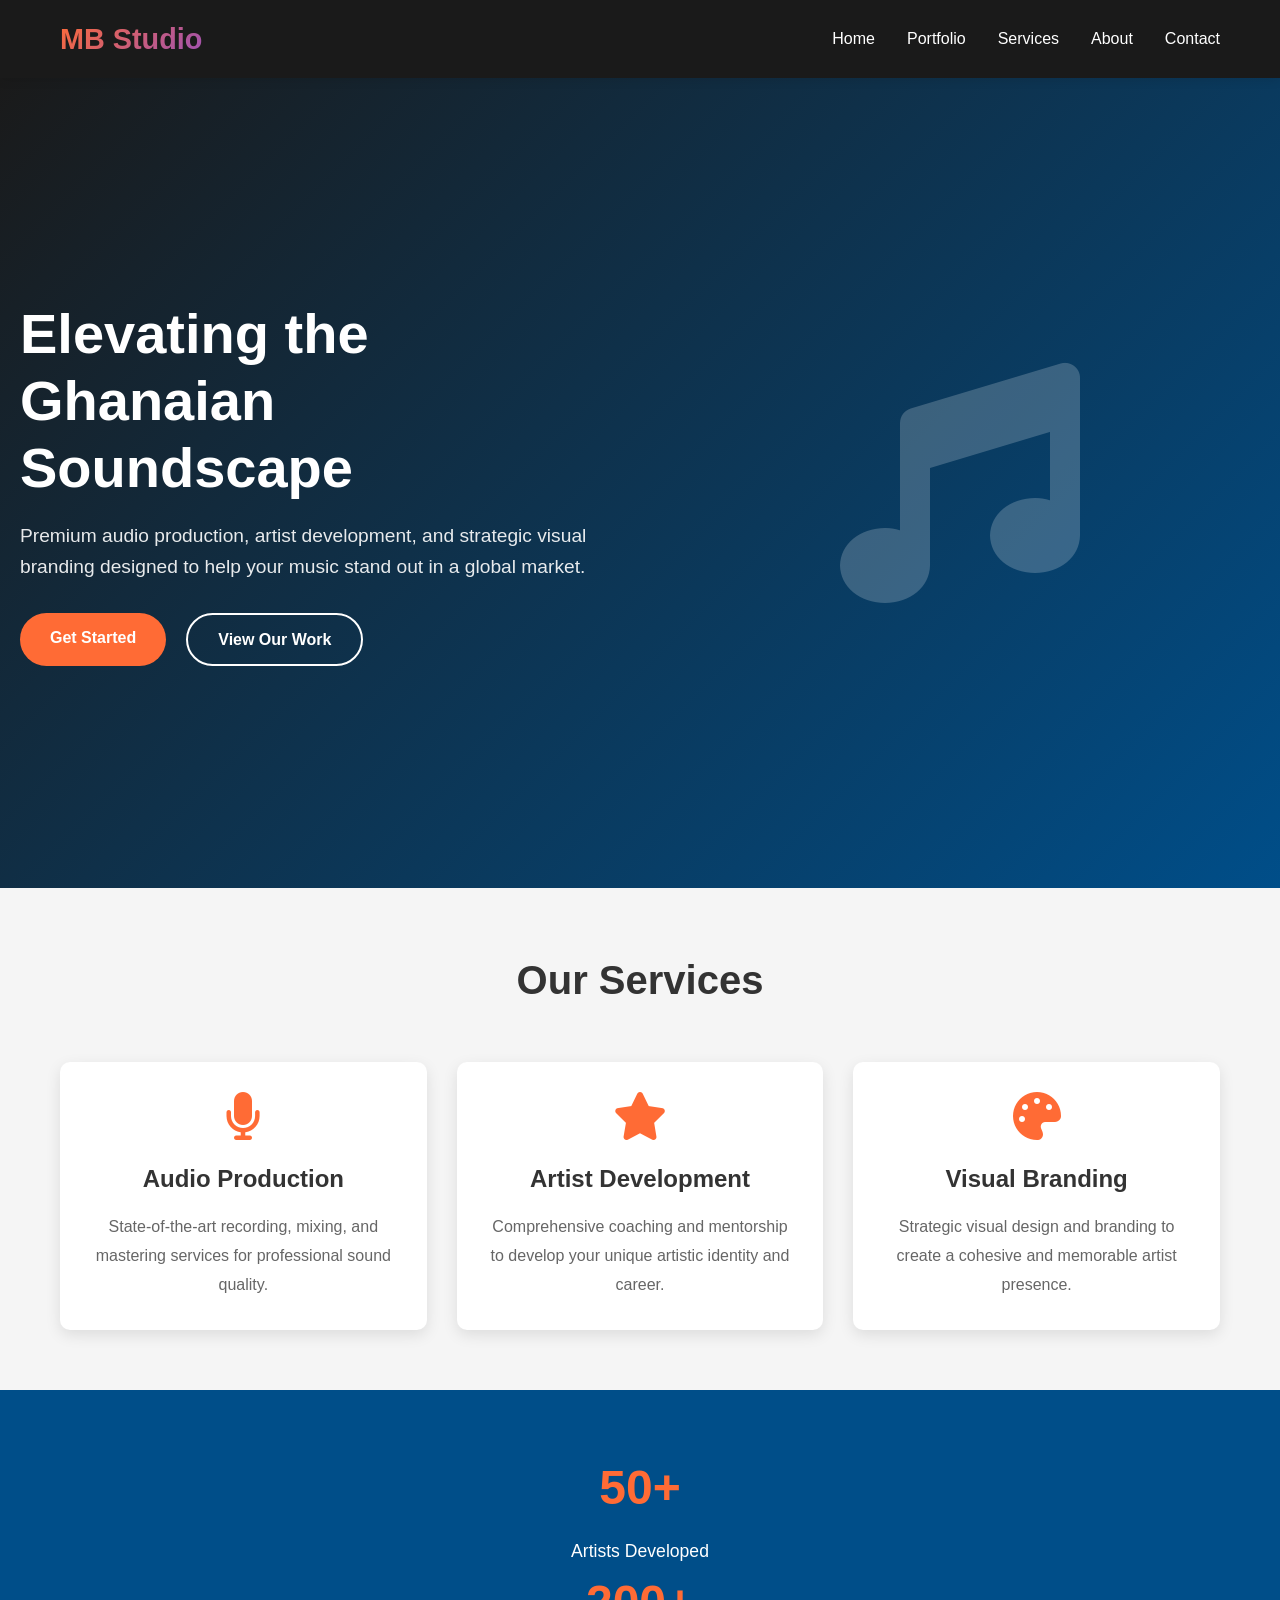
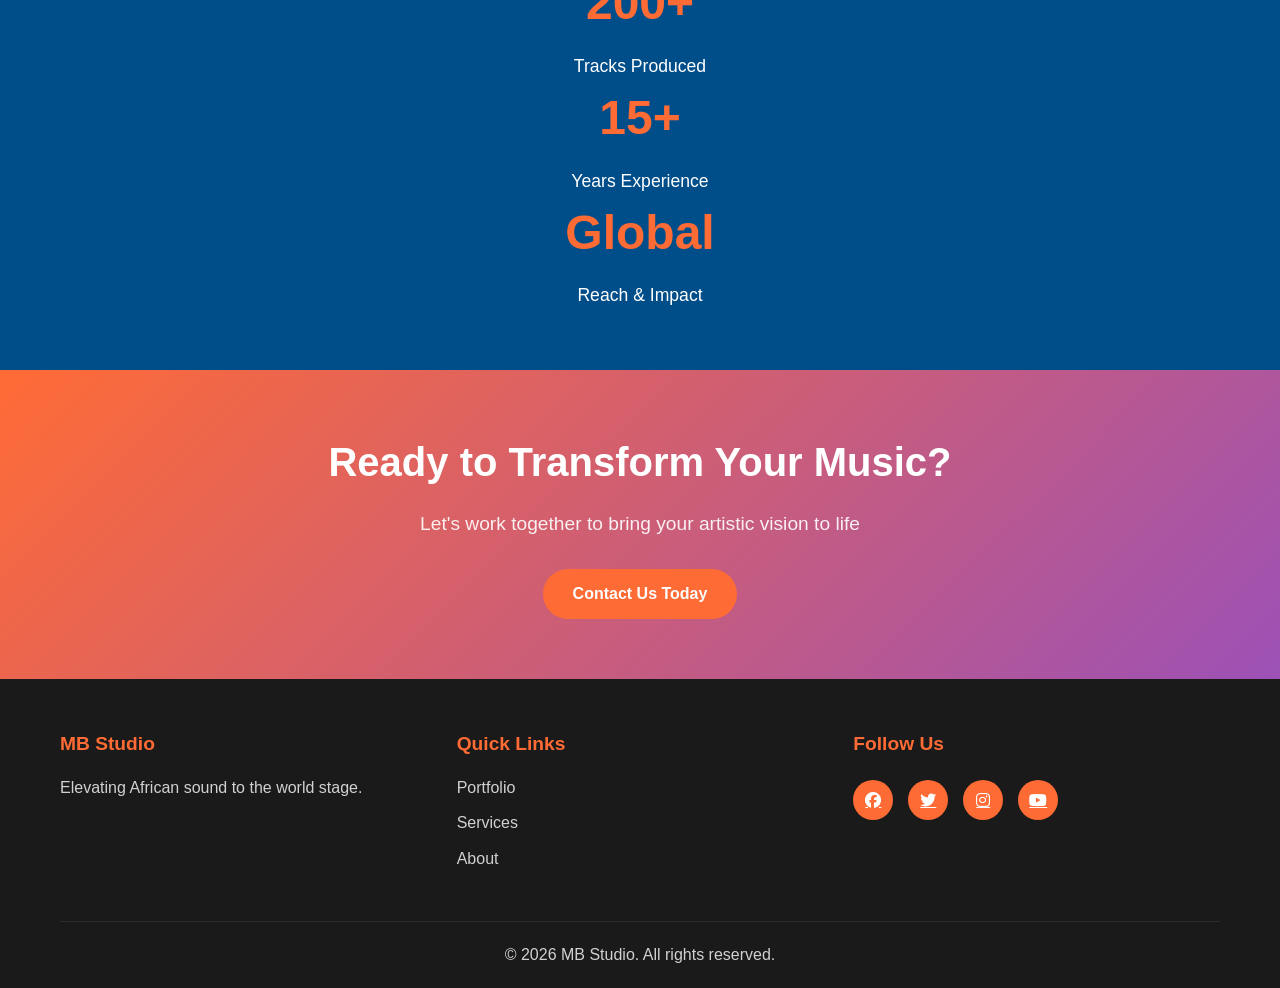
==== index.html @ 0f1e58d7 "Add complete MB Studio website with homepage, portfolio, and multi-page structure" ====
<!DOCTYPE html>
<html lang="en">
<head>
    <meta charset="UTF-8">
    <meta name="viewport" content="width=device-width, initial-scale=1.0">
    <title>MB Studio - Premium Audio Production & Artist Development</title>
    <link rel="stylesheet" href="styles/main.css">
    <link rel="stylesheet" href="https://cdnjs.cloudflare.com/ajax/libs/font-awesome/6.4.0/css/all.min.css">
</head>
<body>
    <!-- Navigation -->
    <nav class="navbar">
        <div class="container">
            <div class="nav-content">
                <div class="logo">
                    <h1>MB Studio</h1>
                </div>
                <ul class="nav-links">
                    <li><a href="#home">Home</a></li>
                    <li><a href="portfolio.html">Portfolio</a></li>
                    <li><a href="services.html">Services</a></li>
                    <li><a href="about.html">About</a></li>
                    <li><a href="contact.html">Contact</a></li>
                </ul>
                <div class="hamburger">
                    <span></span>
                    <span></span>
                    <span></span>
                </div>
            </div>
        </div>
    </nav>

    <!-- Hero Section -->
    <section id="home" class="hero">
        <div class="hero-content">
            <h1>Elevating the Ghanaian Soundscape</h1>
            <p>Premium audio production, artist development, and strategic visual branding designed to help your music stand out in a global market.</p>
            <div class="hero-buttons">
                <a href="contact.html" class="btn btn-primary">Get Started</a>
                <a href="portfolio.html" class="btn btn-secondary">View Our Work</a>
            </div>
        </div>
        <div class="hero-image">
            <i class="fas fa-music"></i>
        </div>
    </section>

    <!-- Featured Services -->
    <section class="services-preview">
        <div class="container">
            <h2>Our Services</h2>
            <div class="services-grid">
                <div class="service-card">
                    <i class="fas fa-microphone"></i>
                    <h3>Audio Production</h3>
                    <p>State-of-the-art recording, mixing, and mastering services for professional sound quality.</p>
                </div>
                <div class="service-card">
                    <i class="fas fa-star"></i>
                    <h3>Artist Development</h3>
                    <p>Comprehensive coaching and mentorship to develop your unique artistic identity and career.</p>
                </div>
                <div class="service-card">
                    <i class="fas fa-palette"></i>
                    <h3>Visual Branding</h3>
                    <p>Strategic visual design and branding to create a cohesive and memorable artist presence.</p>
                </div>
            </div>
        </div>
    </section>

    <!-- Statistics Section -->
    <section class="stats">
        <div class="container">
            <div class="stat-item">
                <h3>50+</h3>
                <p>Artists Developed</p>
            </div>
            <div class="stat-item">
                <h3>200+</h3>
                <p>Tracks Produced</p>
            </div>
            <div class="stat-item">
                <h3>15+</h3>
                <p>Years Experience</p>
            </div>
            <div class="stat-item">
                <h3>Global</h3>
                <p>Reach & Impact</p>
            </div>
        </div>
    </section>

    <!-- CTA Section -->
    <section class="cta">
        <div class="container">
            <h2>Ready to Transform Your Music?</h2>
            <p>Let's work together to bring your artistic vision to life</p>
            <a href="contact.html" class="btn btn-primary">Contact Us Today</a>
        </div>
    </section>

    <!-- Footer -->
    <footer class="footer">
        <div class="container">
            <div class="footer-content">
                <div class="footer-section">
                    <h4>MB Studio</h4>
                    <p>Elevating African sound to the world stage.</p>
                </div>
                <div class="footer-section">
                    <h4>Quick Links</h4>
                    <ul>
                        <li><a href="portfolio.html">Portfolio</a></li>
                        <li><a href="services.html">Services</a></li>
                        <li><a href="about.html">About</a></li>
                    </ul>
                </div>
                <div class="footer-section">
                    <h4>Follow Us</h4>
                    <div class="social-links">
                        <a href="#"><i class="fab fa-facebook"></i></a>
                        <a href="#"><i class="fab fa-twitter"></i></a>
                        <a href="#"><i class="fab fa-instagram"></i></a>
                        <a href="#"><i class="fab fa-youtube"></i></a>
                    </div>
                </div>
            </div>
            <div class="footer-bottom">
                <p>&copy; 2026 MB Studio. All rights reserved.</p>
            </div>
        </div>
    </footer>

    <script src="js/main.js"></script>
</body>
</html>
---- styles/main.css ----
:root {
    --primary-color: #FF6B35;
    --secondary-color: #004E89;
    --accent-color: #9C51B6;
    --dark-bg: #1A1A1A;
    --light-bg: #F5F5F5;
    --text-dark: #333333;
    --text-light: #FFFFFF;
    --border-color: #E0E0E0;
    --success: #4CAF50;
    --error: #F44336;
}

* {
    margin: 0;
    padding: 0;
    box-sizing: border-box;
}

html {
    scroll-behavior: smooth;
}

body {
    font-family: 'Segoe UI', Tahoma, Geneva, Verdana, sans-serif;
    color: var(--text-dark);
    line-height: 1.6;
    background-color: #FFFFFF;
}

.container {
    max-width: 1200px;
    margin: 0 auto;
    padding: 0 20px;
}

/* Navigation */
.navbar {
    background-color: var(--dark-bg);
    color: var(--text-light);
    padding: 1rem 0;
    position: sticky;
    top: 0;
    z-index: 1000;
    box-shadow: 0 2px 10px rgba(0, 0, 0, 0.1);
}

.nav-content {
    display: flex;
    justify-content: space-between;
    align-items: center;
}

.logo h1 {
    font-size: 1.8rem;
    background: linear-gradient(135deg, var(--primary-color), var(--accent-color));
    -webkit-background-clip: text;
    -webkit-text-fill-color: transparent;
    background-clip: text;
}

.nav-links {
    display: flex;
    list-style: none;
    gap: 2rem;
}

.nav-links a {
    color: var(--text-light);
    text-decoration: none;
    transition: color 0.3s ease;
    font-weight: 500;
}

.nav-links a:hover {
    color: var(--primary-color);
}

.hamburger {
    display: none;
    flex-direction: column;
    cursor: pointer;
}

.hamburger span {
    width: 25px;
    height: 3px;
    background-color: var(--text-light);
    margin: 5px 0;
    transition: 0.3s;
}

/* Hero Section */
.hero {
    background: linear-gradient(135deg, var(--dark-bg), var(--secondary-color));
    color: var(--text-light);
    padding: 100px 20px;
    display: grid;
    grid-template-columns: 1fr 1fr;
    gap: 40px;
    align-items: center;
    min-height: 90vh;
}

.hero-content h1 {
    font-size: 3.5rem;
    margin-bottom: 20px;
    line-height: 1.2;
}

.hero-content p {
    font-size: 1.2rem;
    margin-bottom: 30px;
    opacity: 0.9;
}

.hero-buttons {
    display: flex;
    gap: 20px;
    flex-wrap: wrap;
}

.hero-image {
    display: flex;
    justify-content: center;
    align-items: center;
    font-size: 15rem;
    opacity: 0.2;
}

/* Buttons */
.btn {
    padding: 12px 30px;
    border: none;
    border-radius: 50px;
    font-size: 1rem;
    font-weight: 600;
    cursor: pointer;
    text-decoration: none;
    display: inline-block;
    transition: all 0.3s ease;
    text-align: center;
}

.btn-primary {
    background-color: var(--primary-color);
    color: var(--text-light);
}

.btn-primary:hover {
    background-color: #E55A24;
    transform: translateY(-2px);
    box-shadow: 0 5px 20px rgba(255, 107, 53, 0.4);
}

.btn-secondary {
    background-color: transparent;
    color: var(--text-light);
    border: 2px solid var(--text-light);
}

.btn-secondary:hover {
    background-color: var(--text-light);
    color: var(--secondary-color);
}

/* Services Preview */
.services-preview {
    padding: 60px 20px;
    background-color: var(--light-bg);
}

.services-preview h2 {
    text-align: center;
    font-size: 2.5rem;
    margin-bottom: 50px;
}

.services-grid {
    display: grid;
    grid-template-columns: repeat(auto-fit, minmax(300px, 1fr));
    gap: 30px;
}

.service-card {
    background-color: white;
    padding: 30px;
    border-radius: 10px;
    text-align: center;
    transition: all 0.3s ease;
    box-shadow: 0 5px 15px rgba(0, 0, 0, 0.1);
}

.service-card:hover {
    transform: translateY(-10px);
    box-shadow: 0 15px 30px rgba(0, 0, 0, 0.2);
}

.service-card i {
    font-size: 3rem;
    color: var(--primary-color);
    margin-bottom: 20px;
}

.service-card h3 {
    font-size: 1.5rem;
    margin-bottom: 15px;
}

.service-card p {
    color: #666;
    line-height: 1.8;
}

/* Statistics */
.stats {
    background-color: var(--secondary-color);
    color: var(--text-light);
    padding: 60px 20px;
    display: grid;
    grid-template-columns: repeat(auto-fit, minmax(250px, 1fr));
    gap: 40px;
    text-align: center;
}

.stat-item h3 {
    font-size: 3rem;
    color: var(--primary-color);
    margin-bottom: 10px;
}

.stat-item p {
    font-size: 1.1rem;
}

/* CTA Section */
.cta {
    background: linear-gradient(135deg, var(--primary-color), var(--accent-color));
    color: var(--text-light);
    padding: 60px 20px;
    text-align: center;
}

.cta h2 {
    font-size: 2.5rem;
    margin-bottom: 15px;
}

.cta p {
    font-size: 1.2rem;
    margin-bottom: 30px;
    opacity: 0.9;
}

/* Page Header */
.page-header {
    background: linear-gradient(135deg, var(--secondary-color), var(--dark-bg));
    color: var(--text-light);
    padding: 80px 20px;
    text-align: center;
}

.page-header h1 {
    font-size: 3rem;
    margin-bottom: 20px;
}

.page-header p {
    font-size: 1.2rem;
    opacity: 0.9;
}

/* Portfolio */
.portfolio-filters {
    padding: 40px 20px;
    text-align: center;
    display: flex;
    justify-content: center;
    gap: 15px;
    flex-wrap: wrap;
}

.filter-btn {
    padding: 10px 25px;
    border: 2px solid var(--secondary-color);
    background-color: transparent;
    color: var(--secondary-color);
    border-radius: 25px;
    cursor: pointer;
    font-weight: 600;
    transition: all 0.3s ease;
}

.filter-btn:hover,
.filter-btn.active {
    background-color: var(--secondary-color);
    color: var(--text-light);
}

.portfolio-gallery {
    padding: 40px 20px;
}

.gallery-grid {
    display: grid;
    grid-template-columns: repeat(auto-fill, minmax(280px, 1fr));
    gap: 25px;
}

.portfolio-item {
    background-color: var(--light-bg);
    border-radius: 10px;
    overflow: hidden;
    cursor: pointer;
    transition: all 0.3s ease;
    box-shadow: 0 5px 15px rgba(0, 0, 0, 0.1);
}

.portfolio-item:hover {
    transform: translateY(-10px);
    box-shadow: 0 15px 30px rgba(0, 0, 0, 0.2);
}

.portfolio-item.hidden {
    display: none;
}

.portfolio-image {
    width: 100%;
    height: 250px;
    background: linear-gradient(135deg, var(--primary-color), var(--accent-color));
    display: flex;
    align-items: center;
    justify-content: center;
    font-size: 4rem;
    color: var(--text-light);
}

.portfolio-info {
    padding: 25px;
}

.portfolio-info h3 {
    margin-bottom: 10px;
    font-size: 1.3rem;
}

.portfolio-info p {
    color: #666;
    margin-bottom: 15px;
}

.category-tag {
    display: inline-block;
    background-color: var(--primary-color);
    color: white;
    padding: 5px 12px;
    border-radius: 20px;
    font-size: 0.85rem;
    font-weight: 600;
}

/* Services Detail */
.services-detail {
    padding: 60px 20px;
}

.service-detail-item {
    display: grid;
    grid-template-columns: 1fr 1fr;
    gap: 50px;
    align-items: center;
    margin-bottom: 80px;
}

.service-detail-item.reverse {
    direction: rtl;
}

.service-detail-item.reverse > * {
    direction: ltr;
}

.service-detail-image {
    font-size: 8rem;
    color: var(--primary-color);
    display: flex;
    align-items: center;
    justify-content: center;
    min-height: 400px;
}

.service-detail-content h2 {
    font-size: 2rem;
    margin-bottom: 20px;
    color: var(--secondary-color);
}

.service-detail-content p {
    font-size: 1.1rem;
    margin-bottom: 25px;
    color: #666;
    line-height: 1.8;
}

.service-features {
    list-style: none;
}

.service-features li {
    padding: 10px 0;
    font-size: 1.05rem;
    display: flex;
    align-items: center;
    gap: 15px;
}

.service-features i {
    color: var(--primary-color);
    font-size: 1.2rem;
}

/* Pricing */
.pricing {
    padding: 60px 20px;
    background-color: var(--light-bg);
}

.pricing h2 {
    text-align: center;
    font-size: 2.5rem;
    margin-bottom: 50px;
}

.pricing-grid {
    display: grid;
    grid-template-columns: repeat(auto-fit, minmax(300px, 1fr));
    gap: 30px;
    max-width: 1000px;
    margin: 0 auto;
}

.pricing-card {
    background-color: white;
    padding: 40px;
    border-radius: 10px;
    text-align: center;
    box-shadow: 0 5px 15px rgba(0, 0, 0, 0.1);
    transition: all 0.3s ease;
    position: relative;
}

.pricing-card.featured {
    transform: scale(1.05);
    box-shadow: 0 15px 40px rgba(255, 107, 53, 0.3);
    border: 2px solid var(--primary-color);
}

.pricing-card.featured .badge {
    position: absolute;
    top: -15px;
    left: 50%;
    transform: translateX(-50%);
    background-color: var(--primary-color);
    color: white;
    padding: 8px 20px;
    border-radius: 20px;
    font-weight: 600;
}

.pricing-card h3 {
    font-size: 1.8rem;
    margin-bottom: 15px;
    color: var(--secondary-color);
}

.pricing-card .price {
    font-size: 2.5rem;
    color: var(--primary-color);
    font-weight: bold;
    margin: 15px 0;
}

.pricing-card .period {
    color: #666;
    margin-bottom: 30px;
}

.pricing-features {
    list-style: none;
    margin: 30px 0;
    text-align: left;
}

.pricing-features li {
    padding: 12px 0;
    border-bottom: 1px solid var(--border-color);
    display: flex;
    align-items: center;
    gap: 12px;
}

.pricing-features i {
    color: var(--success);
    font-weight: bold;
}

.pricing-features i.fa-times {
    color: #ccc;
}

.pricing-card .btn {
    width: 100%;
    margin-top: 20px;
}

/* Our Story */
.our-story {
    padding: 60px 20px;
    background-color: var(--light-bg);
}

.story-content {
    display: grid;
    grid-template-columns: 1fr 1fr;
    gap: 50px;
    align-items: center;
}

.story-text h2 {
    font-size: 2.5rem;
    margin-bottom: 25px;
    color: var(--secondary-color);
}

.story-text p {
    font-size: 1.1rem;
    margin-bottom: 20px;
    line-height: 1.9;
    color: #666;
}

.story-image {
    font-size: 10rem;
    color: var(--primary-color);
    opacity: 0.1;
    display: flex;
    align-items: center;
    justify-content: center;
}

/* Mission & Values */
.mission-values {
    display: grid;
    grid-template-columns: repeat(auto-fit, minmax(300px, 1fr));
    gap: 40px;
    padding: 60px 20px;
}

.mission-item {
    text-align: center;
}

.mission-item i {
    font-size: 3.5rem;
    color: var(--primary-color);
    margin-bottom: 20px;
}

.mission-item h3 {
    font-size: 1.5rem;
    margin-bottom: 15px;
    color: var(--secondary-color);
}

.mission-item p {
    color: #666;
    line-height: 1.8;
}

/* Team */
.team {
    padding: 60px 20px;
    background-color: var(--light-bg);
}

.team h2 {
    text-align: center;
    font-size: 2.5rem;
    margin-bottom: 50px;
}

.team-grid {
    display: grid;
    grid-template-columns: repeat(auto-fit, minmax(250px, 1fr));
    gap: 30px;
}

.team-member {
    background-color: white;
    padding: 30px;
    border-radius: 10px;
    text-align: center;
    box-shadow: 0 5px 15px rgba(0, 0, 0, 0.1);
    transition: all 0.3s ease;
}

.team-member:hover {
    transform: translateY(-10px);
}

.member-image {
    font-size: 5rem;
    color: var(--primary-color);
    margin-bottom: 20px;
}

.team-member h3 {
    font-size: 1.3rem;
    margin-bottom: 5px;
}

.team-member .role {
    color: var(--primary-color);
    font-weight: 600;
    margin-bottom: 15px;
}

.team-member .bio {
    color: #666;
    font-size: 0.95rem;
    line-height: 1.6;
}

/* Achievements */
.achievements {
    padding: 60px 20px;
}

.achievements h2 {
    text-align: center;
    font-size: 2.5rem;
    margin-bottom: 50px;
}

.achievements-grid {
    display: grid;
    grid-template-columns: repeat(auto-fit, minmax(250px, 1fr));
    gap: 30px;
}

.achievement {
    text-align: center;
    padding: 30px;
    border-radius: 10px;
    background: linear-gradient(135deg, rgba(255, 107, 53, 0.1), rgba(156, 81, 182, 0.1));
}

.achievement i {
    font-size: 3rem;
    color: var(--primary-color);
    margin-bottom: 15px;
}

.achievement h3 {
    font-size: 1.3rem;
    margin-bottom: 10px;
}

.achievement p {
    color: #666;
}

/* Contact Section */
.contact-section {
    padding: 60px 20px;
}

.contact-content {
    display: grid;
    grid-template-columns: 1fr 1fr;
    gap: 50px;
}

.contact-info h2,
.contact-form h2 {
    font-size: 1.8rem;
    margin-bottom: 30px;
    color: var(--secondary-color);
}

.info-item {
    display: flex;
    gap: 20px;
    margin-bottom: 30px;
}

.info-item i {
    font-size: 2rem;
    color: var(--primary-color);
    min-width: 40px;
}

.info-item h4 {
    font-size: 1.2rem;
    margin-bottom: 8px;
}

.info-item p {
    color: #666;
    line-height: 1.6;
}

/* Contact Form */
.contact-form {
    background-color: var(--light-bg);
    padding: 40px;
    border-radius: 10px;
}

.form-group {
    margin-bottom: 25px;
}

.form-group label {
    display: block;
    margin-bottom: 10px;
    font-weight: 600;
    color: var(--text-dark);
}

.form-group input,
.form-group textarea,
.form-group select {
    width: 100%;
    padding: 12px;
    border: 1px solid var(--border-color);
    border-radius: 5px;
    font-size: 1rem;
    font-family: inherit;
    transition: border-color 0.3s ease;
}

.form-group input:focus,
.form-group textarea:focus,
.form-group select:focus {
    outline: none;
    border-color: var(--primary-color);
}

.form-group textarea {
    resize: vertical;
}

.form-message {
    margin-top: 20px;
    padding: 15px;
    border-radius: 5px;
    display: none;
}

.form-message.success {
    background-color: #D4EDDA;
    color: #155724;
    display: block;
}

.form-message.error {
    background-color: #F8D7DA;
    color: #721C24;
    display: block;
}

/* Map Section */
.map-section {
    width: 100%;
    height: 400px;
    background: linear-gradient(135deg, var(--light-bg), #E8E8E8);
    display: flex;
    align-items: center;
    justify-content: center;
    color: #999;
    font-size: 1.2rem;
}

.map-container {
    text-align: center;
}

.map-container i {
    font-size: 4rem;
    margin-bottom: 20px;
}

/* FAQ */
.faq {
    padding: 60px 20px;
    background-color: var(--light-bg);
}

.faq h2 {
    text-align: center;
    font-size: 2.5rem;
    margin-bottom: 50px;
}

.faq-grid {
    display: grid;
    grid-template-columns: repeat(auto-fit, minmax(300px, 1fr));
    gap: 30px;
}

.faq-item {
    background-color: white;
    padding: 25px;
    border-radius: 10px;
    box-shadow: 0 5px 15px rgba(0, 0, 0, 0.1);
}

.faq-item h3 {
    color: var(--secondary-color);
    margin-bottom: 15px;
}

.faq-item p {
    color: #666;
    line-height: 1.7;
}

/* Footer */
.footer {
    background-color: var(--dark-bg);
    color: var(--text-light);
    padding: 50px 20px 20px;
}

.footer-content {
    display: grid;
    grid-template-columns: repeat(auto-fit, minmax(250px, 1fr));
    gap: 30px;
    margin-bottom: 40px;
}

.footer-section h4 {
    font-size: 1.2rem;
    margin-bottom: 15px;
    color: var(--primary-color);
}

.footer-section p {
    opacity: 0.8;
    line-height: 1.6;
}

.footer-section ul {
    list-style: none;
}

.footer-section ul li {
    margin-bottom: 10px;
}

.footer-section ul li a {
    color: var(--text-light);
    text-decoration: none;
    transition: color 0.3s ease;
    opacity: 0.8;
}

.footer-section ul li a:hover {
    color: var(--primary-color);
    opacity: 1;
}

.social-links {
    display: flex;
    gap: 15px;
    margin-top: 20px;
}

.social-links a {
    display: inline-flex;
    align-items: center;
    justify-content: center;
    width: 40px;
    height: 40px;
    background-color: var(--primary-color);
    color: white;
    border-radius: 50%;
    transition: all 0.3s ease;
}

.social-links a:hover {
    background-color: var(--accent-color);
    transform: translateY(-5px);
}

.footer-bottom {
    border-top: 1px solid rgba(255, 255, 255, 0.1);
    padding-top: 20px;
    text-align: center;
    opacity: 0.8;
}

/* Responsive Design */
@media (max-width: 768px) {
    .hamburger {
        display: flex;
    }

    .nav-links {
        display: none;
    }

    .hero {
        grid-template-columns: 1fr;
        padding: 60px 20px;
        min-height: auto;
    }

    .hero-content h1 {
        font-size: 2.2rem;
    }

    .hero-image {
        font-size: 8rem;
    }

    .service-detail-item {
        grid-template-columns: 1fr;
        gap: 30px;
    }

    .service-detail-image {
        min-height: 250px;
        font-size: 5rem;
    }

    .story-content {
        grid-template-columns: 1fr;
    }

    .contact-content {
        grid-template-columns: 1fr;
        gap: 30px;
    }

    .page-header h1 {
        font-size: 2rem;
    }

    .gallery-grid {
        grid-template-columns: 1fr;
    }

    .pricing-card.featured {
        transform: scale(1);
    }
}

@media (max-width: 480px) {
    .hero-content h1 {
        font-size: 1.8rem;
    }

    .services-grid {
        grid-template-columns: 1fr;
    }

    .cta h2 {
        font-size: 1.8rem;
    }

    .nav-links {
        flex-direction: column;
        gap: 1rem;
    }
}
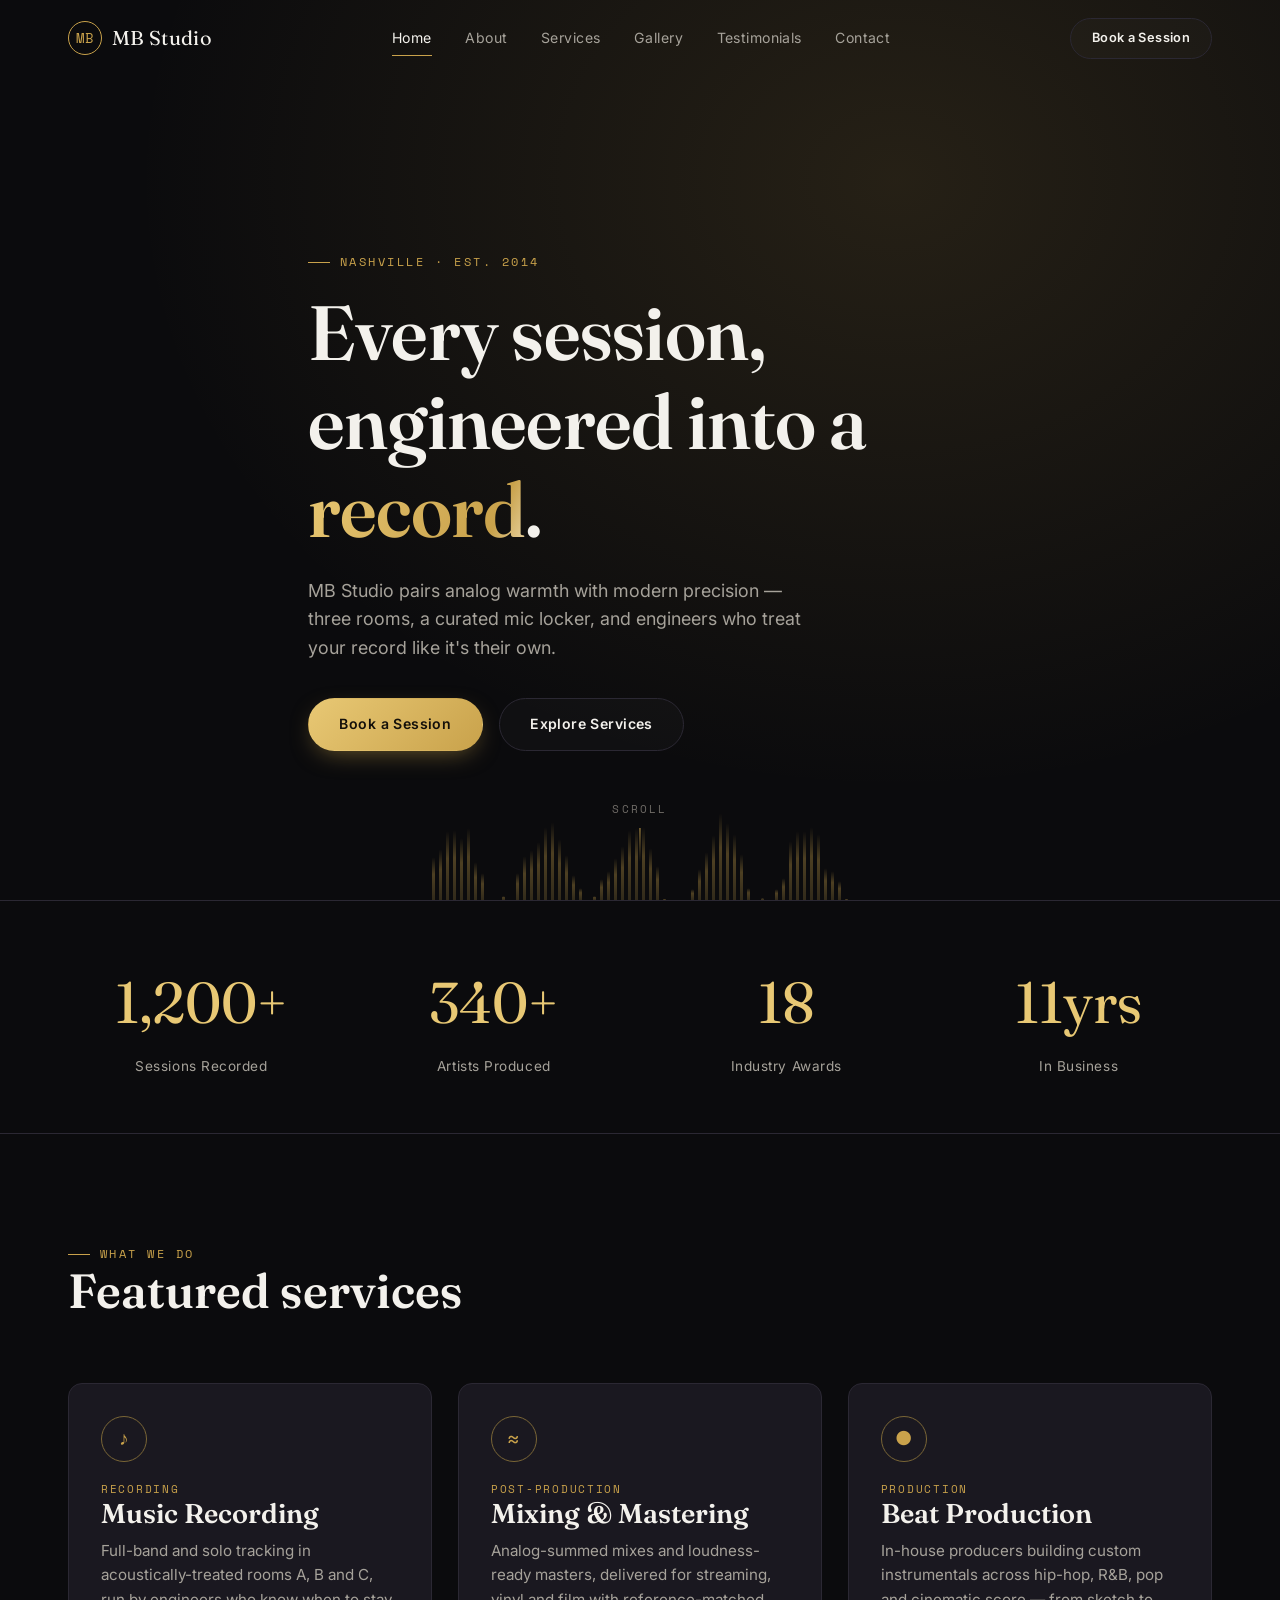
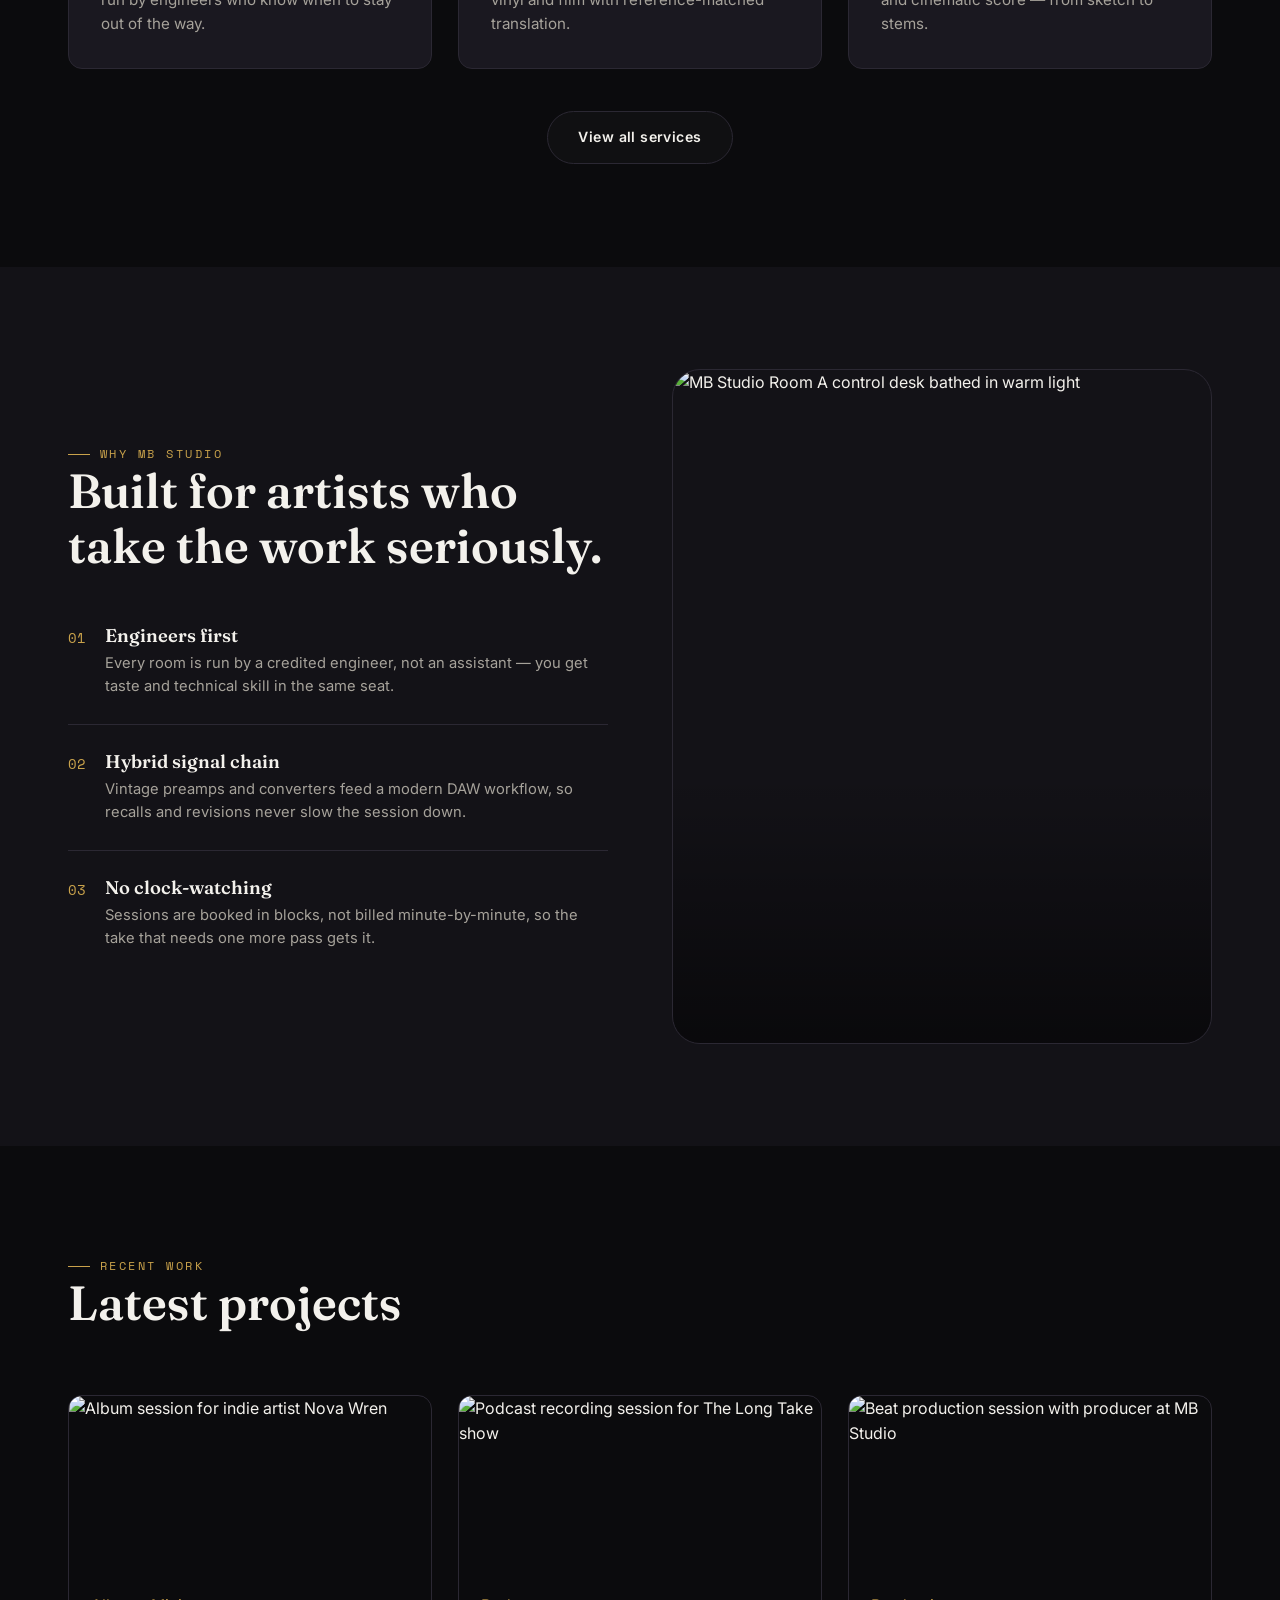
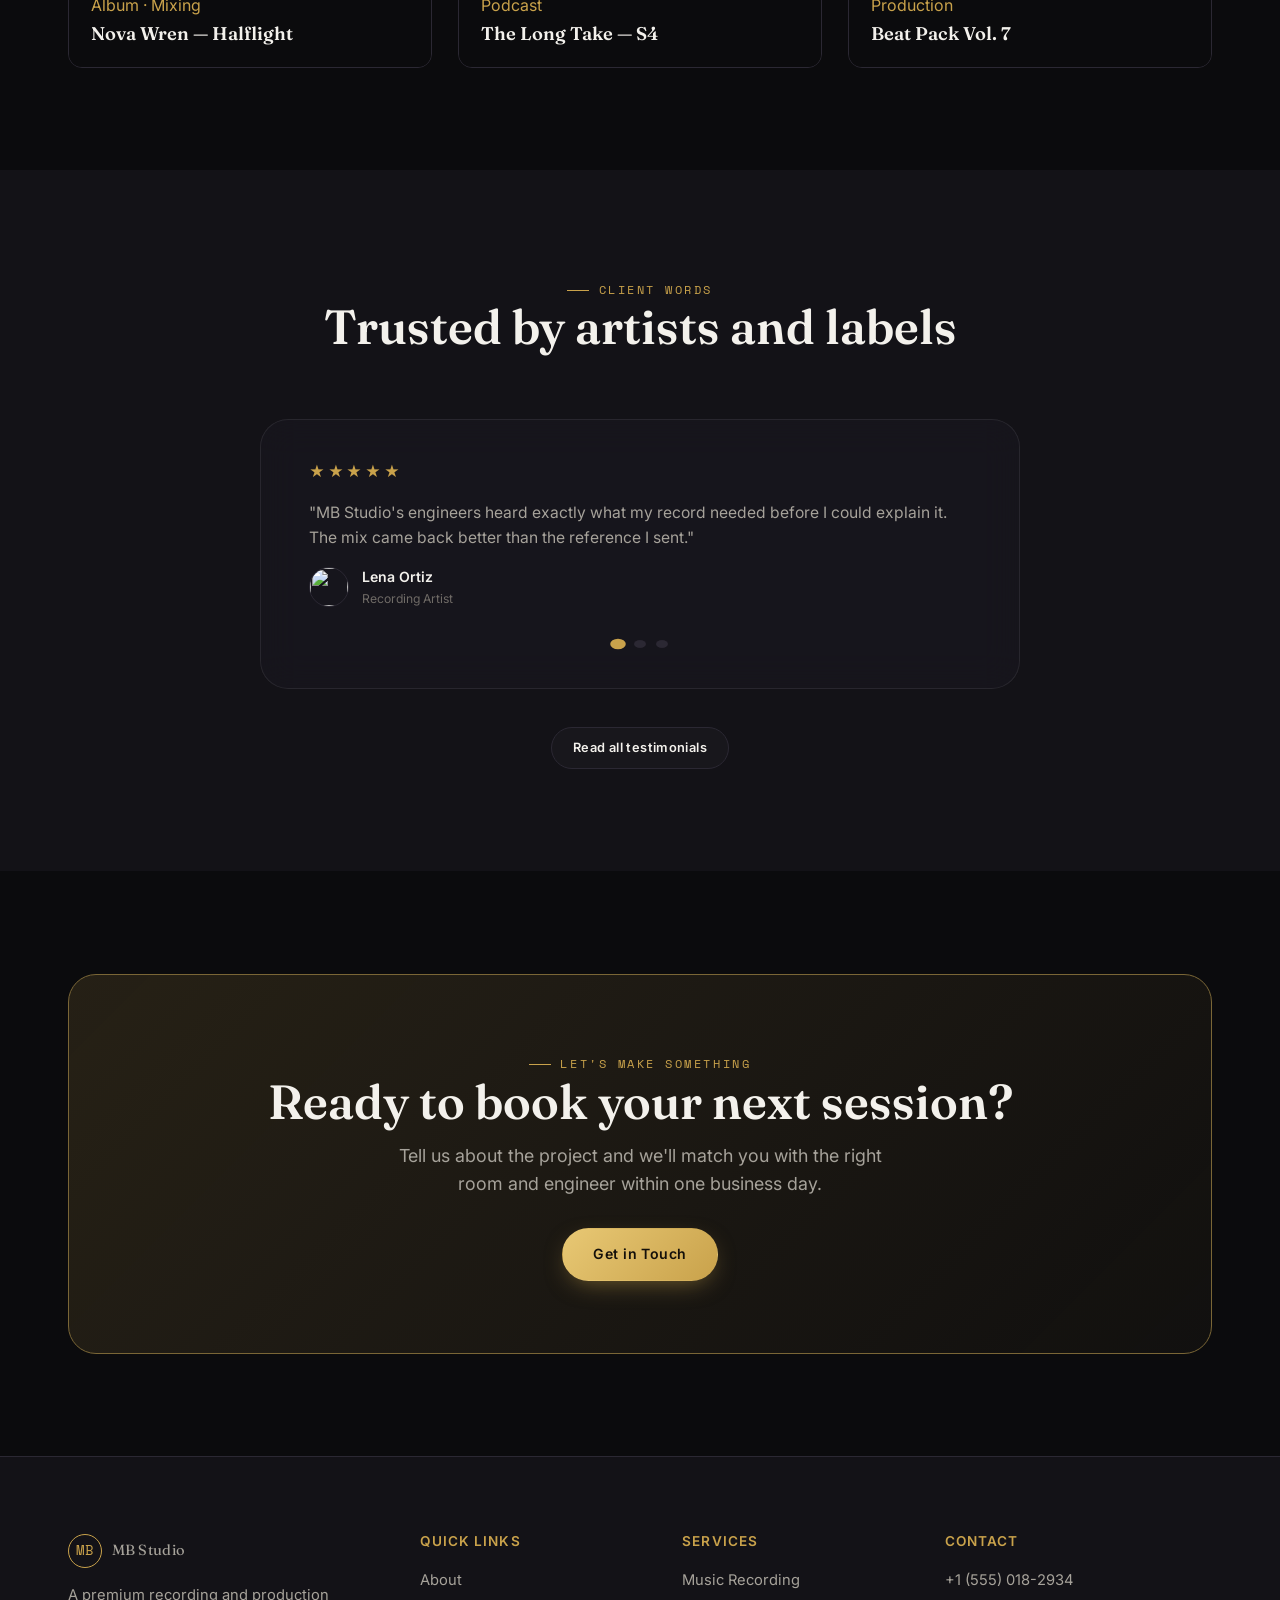
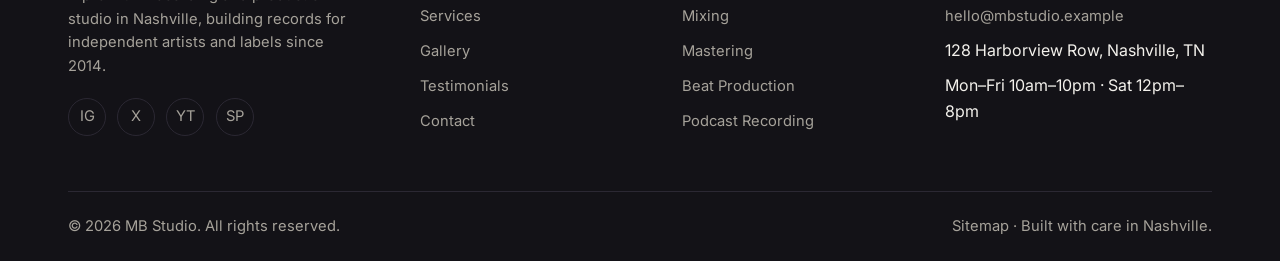
==== commit c81284ca: "Add files via upload" ====
--- a/index.html
+++ b/index.html
@@ -1,138 +1,319 @@
 <!DOCTYPE html>
 <html lang="en">
 <head>
-    <meta charset="UTF-8">
-    <meta name="viewport" content="width=device-width, initial-scale=1.0">
-    <title>MB Studio - Premium Audio Production & Artist Development</title>
-    <link rel="stylesheet" href="styles/main.css">
-    <link rel="stylesheet" href="https://cdnjs.cloudflare.com/ajax/libs/font-awesome/6.4.0/css/all.min.css">
+<meta charset="UTF-8">
+<meta name="viewport" content="width=device-width, initial-scale=1.0">
+<title>MB Studio — Premium Music Recording & Production Studio</title>
+<meta name="description" content="MB Studio is a premium recording and production studio offering music recording, mixing, mastering, beat production, podcast recording and artist development.">
+<meta name="keywords" content="recording studio, music production, mixing, mastering, beat production, podcast studio, voice-over recording, MB Studio">
+<link rel="canonical" href="https://www.example.com/">
+<link rel="icon" href="favicon.ico" type="image/x-icon">
+
+<!-- Open Graph -->
+<meta property="og:type" content="website">
+<meta property="og:title" content="MB Studio — Premium Music Recording & Production Studio">
+<meta property="og:description" content="Where every session becomes a record. Music recording, mixing, mastering, beat production and artist development in a premium studio environment.">
+<meta property="og:image" content="assets/images/og-cover.jpg">
+<meta property="og:url" content="https://www.example.com/">
+<meta property="og:site_name" content="MB Studio">
+
+<!-- Twitter Card -->
+<meta name="twitter:card" content="summary_large_image">
+<meta name="twitter:title" content="MB Studio — Premium Music Recording & Production Studio">
+<meta name="twitter:description" content="Music recording, mixing, mastering, beat production and artist development in a premium studio environment.">
+<meta name="twitter:image" content="assets/images/og-cover.jpg">
+
+<link rel="preconnect" href="https://fonts.googleapis.com">
+<link rel="preconnect" href="https://fonts.gstatic.com" crossorigin>
+<link href="https://fonts.googleapis.com/css2?family=Fraunces:opsz,wght@9..144,400..700&family=Inter:wght@400;500;600;700&family=Space+Mono:wght@400;700&display=swap" rel="stylesheet">
+<link rel="stylesheet" href="style.css">
+
+<script type="application/ld+json">
+{
+  "@context": "https://schema.org",
+  "@type": "LocalBusiness",
+  "name": "MB Studio",
+  "image": "https://www.example.com/assets/images/og-cover.jpg",
+  "url": "https://www.example.com/",
+  "telephone": "+1-555-018-2934",
+  "priceRange": "$$$",
+  "address": {
+    "@type": "PostalAddress",
+    "streetAddress": "128 Harborview Row",
+    "addressLocality": "Nashville",
+    "addressRegion": "TN",
+    "postalCode": "37203",
+    "addressCountry": "US"
+  },
+  "openingHoursSpecification": [
+    { "@type": "OpeningHoursSpecification", "dayOfWeek": ["Monday","Tuesday","Wednesday","Thursday","Friday"], "opens": "10:00", "closes": "22:00" },
+    { "@type": "OpeningHoursSpecification", "dayOfWeek": ["Saturday"], "opens": "12:00", "closes": "20:00" }
+  ],
+  "sameAs": [
+    "https://instagram.com/",
+    "https://twitter.com/",
+    "https://youtube.com/",
+    "https://open.spotify.com/"
+  ]
+}
+</script>
 </head>
 <body>
-    <!-- Navigation -->
-    <nav class="navbar">
-        <div class="container">
-            <div class="nav-content">
-                <div class="logo">
-                    <h1>MB Studio</h1>
-                </div>
-                <ul class="nav-links">
-                    <li><a href="#home">Home</a></li>
-                    <li><a href="portfolio.html">Portfolio</a></li>
-                    <li><a href="services.html">Services</a></li>
-                    <li><a href="about.html">About</a></li>
-                    <li><a href="contact.html">Contact</a></li>
-                </ul>
-                <div class="hamburger">
-                    <span></span>
-                    <span></span>
-                    <span></span>
-                </div>
+
+<div class="loader" aria-hidden="true">
+  <div class="loader-wave"><span></span><span></span><span></span><span></span><span></span></div>
+</div>
+
+<a href="#main" class="skip-link">Skip to content</a>
+
+<header class="navbar">
+  <div class="container">
+    <a href="index.html" class="brand"><span class="mark">MB</span> MB Studio</a>
+    <nav class="nav-links" id="nav-links" aria-label="Primary">
+      <a href="index.html" aria-current="page">Home</a>
+      <a href="about.html">About</a>
+      <a href="services.html">Services</a>
+      <a href="gallery.html">Gallery</a>
+      <a href="testimonials.html">Testimonials</a>
+      <a href="contact.html">Contact</a>
+    </nav>
+    <div class="nav-cta">
+      <a href="contact.html" class="btn btn-ghost btn-sm">Book a Session</a>
+      <button class="nav-toggle" aria-label="Toggle menu" aria-expanded="false" aria-controls="nav-links">
+        <span></span><span></span><span></span>
+      </button>
+    </div>
+  </div>
+</header>
+
+<main id="main">
+
+  <!-- HERO -->
+  <section class="hero">
+    <div class="hero-waveform" aria-hidden="true" id="hero-waveform"></div>
+    <div class="container hero-content">
+      <p class="eyebrow">Nashville · Est. 2014</p>
+      <h1>Every session,<br>engineered into a <span class="gradient-text">record</span>.</h1>
+      <p class="lede">MB Studio pairs analog warmth with modern precision — three rooms, a curated mic locker, and engineers who treat your record like it's their own.</p>
+      <div class="hero-actions">
+        <a href="contact.html" class="btn btn-primary">Book a Session</a>
+        <a href="services.html" class="btn btn-ghost">Explore Services</a>
+      </div>
+    </div>
+    <div class="hero-scroll-cue"><span>SCROLL</span><span class="line"></span></div>
+  </section>
+
+  <!-- STATS -->
+  <section class="stats-strip">
+    <div class="container grid grid-4">
+      <div class="stat reveal"><div class="num">1,200+</div><div class="label">Sessions Recorded</div></div>
+      <div class="stat reveal"><div class="num">340+</div><div class="label">Artists Produced</div></div>
+      <div class="stat reveal"><div class="num">18</div><div class="label">Industry Awards</div></div>
+      <div class="stat reveal"><div class="num">11yrs</div><div class="label">In Business</div></div>
+    </div>
+  </section>
+
+  <!-- FEATURED SERVICES -->
+  <section class="section">
+    <div class="container">
+      <div class="section-head reveal">
+        <p class="eyebrow">What we do</p>
+        <h2>Featured services</h2>
+      </div>
+      <div class="grid grid-3 reveal-stagger">
+        <div class="card">
+          <div class="icon">♪</div>
+          <p class="tag">Recording</p>
+          <h3>Music Recording</h3>
+          <p>Full-band and solo tracking in acoustically-treated rooms A, B and C, run by engineers who know when to stay out of the way.</p>
+        </div>
+        <div class="card">
+          <div class="icon">≈</div>
+          <p class="tag">Post-production</p>
+          <h3>Mixing &amp; Mastering</h3>
+          <p>Analog-summed mixes and loudness-ready masters, delivered for streaming, vinyl and film with reference-matched translation.</p>
+        </div>
+        <div class="card">
+          <div class="icon">●</div>
+          <p class="tag">Production</p>
+          <h3>Beat Production</h3>
+          <p>In-house producers building custom instrumentals across hip-hop, R&amp;B, pop and cinematic score — from sketch to stems.</p>
+        </div>
+      </div>
+      <div style="text-align:center; margin-top:2.6rem;">
+        <a href="services.html" class="btn btn-ghost">View all services</a>
+      </div>
+    </div>
+  </section>
+
+  <!-- WHY CHOOSE US -->
+  <section class="section" style="background:var(--color-bg-alt);">
+    <div class="container split">
+      <div class="reveal">
+        <p class="eyebrow">Why MB Studio</p>
+        <h2 style="margin-bottom:1.6rem;">Built for artists who take the work seriously.</h2>
+        <div class="feature-row">
+          <div class="num">01</div>
+          <div><h3>Engineers first</h3><p>Every room is run by a credited engineer, not an assistant — you get taste and technical skill in the same seat.</p></div>
+        </div>
+        <div class="feature-row">
+          <div class="num">02</div>
+          <div><h3>Hybrid signal chain</h3><p>Vintage preamps and converters feed a modern DAW workflow, so recalls and revisions never slow the session down.</p></div>
+        </div>
+        <div class="feature-row">
+          <div class="num">03</div>
+          <div><h3>No clock-watching</h3><p>Sessions are booked in blocks, not billed minute-by-minute, so the take that needs one more pass gets it.</p></div>
+        </div>
+      </div>
+      <div class="media-frame reveal">
+        <img src="assets/images/studio-room-a.jpg" alt="MB Studio Room A control desk bathed in warm light" loading="lazy" width="800" height="1000">
+      </div>
+    </div>
+  </section>
+
+  <!-- LATEST PROJECTS -->
+  <section class="section">
+    <div class="container">
+      <div class="section-head reveal">
+        <p class="eyebrow">Recent work</p>
+        <h2>Latest projects</h2>
+      </div>
+      <div class="grid grid-3 reveal-stagger">
+        <a class="project-card" href="gallery.html">
+          <img src="assets/images/project-01.jpg" alt="Album session for indie artist Nova Wren" loading="lazy" width="600" height="450">
+          <div class="overlay"><span class="tag">Album · Mixing</span><h3>Nova Wren — Halflight</h3></div>
+        </a>
+        <a class="project-card" href="gallery.html">
+          <img src="assets/images/project-02.jpg" alt="Podcast recording session for The Long Take show" loading="lazy" width="600" height="450">
+          <div class="overlay"><span class="tag">Podcast</span><h3>The Long Take — S4</h3></div>
+        </a>
+        <a class="project-card" href="gallery.html">
+          <img src="assets/images/project-03.jpg" alt="Beat production session with producer at MB Studio" loading="lazy" width="600" height="450">
+          <div class="overlay"><span class="tag">Production</span><h3>Beat Pack Vol. 7</h3></div>
+        </a>
+      </div>
+    </div>
+  </section>
+
+  <!-- TESTIMONIALS PREVIEW -->
+  <section class="section" style="background:var(--color-bg-alt);">
+    <div class="container">
+      <div class="section-head center reveal">
+        <p class="eyebrow">Client words</p>
+        <h2>Trusted by artists and labels</h2>
+      </div>
+      <div class="glass" style="max-width:760px;margin:0 auto;padding:2.5rem;">
+        <div class="slider">
+          <div class="slider-track">
+            <div class="slide">
+              <div class="review-card">
+                <div class="stars">★★★★★</div>
+                <p class="quote">"MB Studio's engineers heard exactly what my record needed before I could explain it. The mix came back better than the reference I sent."</p>
+                <div class="who"><div class="avatar"><img src="assets/images/client-01.jpg" alt="" loading="lazy" width="40" height="40"></div><div><div class="name">Lena Ortiz</div><div class="project">Recording Artist</div></div></div>
+              </div>
             </div>
-        </div>
-    </nav>
-
-    <!-- Hero Section -->
-    <section id="home" class="hero">
-        <div class="hero-content">
-            <h1>Elevating the Ghanaian Soundscape</h1>
-            <p>Premium audio production, artist development, and strategic visual branding designed to help your music stand out in a global market.</p>
-            <div class="hero-buttons">
-                <a href="contact.html" class="btn btn-primary">Get Started</a>
-                <a href="portfolio.html" class="btn btn-secondary">View Our Work</a>
+            <div class="slide">
+              <div class="review-card">
+                <div class="stars">★★★★★</div>
+                <p class="quote">"We tracked a full EP in Room A over one weekend. The gear, the room sound, the coffee — all of it made the songs better."</p>
+                <div class="who"><div class="avatar"><img src="assets/images/client-02.jpg" alt="" loading="lazy" width="40" height="40"></div><div><div class="name">Dorian Cole</div><div class="project">Band Leader, Loose Wires</div></div></div>
+              </div>
             </div>
-        </div>
-        <div class="hero-image">
-            <i class="fas fa-music"></i>
-        </div>
-    </section>
-
-    <!-- Featured Services -->
-    <section class="services-preview">
-        <div class="container">
-            <h2>Our Services</h2>
-            <div class="services-grid">
-                <div class="service-card">
-                    <i class="fas fa-microphone"></i>
-                    <h3>Audio Production</h3>
-                    <p>State-of-the-art recording, mixing, and mastering services for professional sound quality.</p>
-                </div>
-                <div class="service-card">
-                    <i class="fas fa-star"></i>
-                    <h3>Artist Development</h3>
-                    <p>Comprehensive coaching and mentorship to develop your unique artistic identity and career.</p>
-                </div>
-                <div class="service-card">
-                    <i class="fas fa-palette"></i>
-                    <h3>Visual Branding</h3>
-                    <p>Strategic visual design and branding to create a cohesive and memorable artist presence.</p>
-                </div>
+            <div class="slide">
+              <div class="review-card">
+                <div class="stars">★★★★★</div>
+                <p class="quote">"Our podcast has never sounded this clean. MB Studio's voice-over booth and editing turnaround changed how our show gets made."</p>
+                <div class="who"><div class="avatar"><img src="assets/images/client-03.jpg" alt="" loading="lazy" width="40" height="40"></div><div><div class="name">Priya Nandan</div><div class="project">Host, The Long Take</div></div></div>
+              </div>
             </div>
-        </div>
-    </section>
-
-    <!-- Statistics Section -->
-    <section class="stats">
-        <div class="container">
-            <div class="stat-item">
-                <h3>50+</h3>
-                <p>Artists Developed</p>
-            </div>
-            <div class="stat-item">
-                <h3>200+</h3>
-                <p>Tracks Produced</p>
-            </div>
-            <div class="stat-item">
-                <h3>15+</h3>
-                <p>Years Experience</p>
-            </div>
-            <div class="stat-item">
-                <h3>Global</h3>
-                <p>Reach & Impact</p>
-            </div>
-        </div>
-    </section>
-
-    <!-- CTA Section -->
-    <section class="cta">
-        <div class="container">
-            <h2>Ready to Transform Your Music?</h2>
-            <p>Let's work together to bring your artistic vision to life</p>
-            <a href="contact.html" class="btn btn-primary">Contact Us Today</a>
-        </div>
-    </section>
-
-    <!-- Footer -->
-    <footer class="footer">
-        <div class="container">
-            <div class="footer-content">
-                <div class="footer-section">
-                    <h4>MB Studio</h4>
-                    <p>Elevating African sound to the world stage.</p>
-                </div>
-                <div class="footer-section">
-                    <h4>Quick Links</h4>
-                    <ul>
-                        <li><a href="portfolio.html">Portfolio</a></li>
-                        <li><a href="services.html">Services</a></li>
-                        <li><a href="about.html">About</a></li>
-                    </ul>
-                </div>
-                <div class="footer-section">
-                    <h4>Follow Us</h4>
-                    <div class="social-links">
-                        <a href="#"><i class="fab fa-facebook"></i></a>
-                        <a href="#"><i class="fab fa-twitter"></i></a>
-                        <a href="#"><i class="fab fa-instagram"></i></a>
-                        <a href="#"><i class="fab fa-youtube"></i></a>
-                    </div>
-                </div>
-            </div>
-            <div class="footer-bottom">
-                <p>&copy; 2026 MB Studio. All rights reserved.</p>
-            </div>
-        </div>
-    </footer>
-
-    <script src="js/main.js"></script>
+          </div>
+        </div>
+        <div class="slider-controls"></div>
+      </div>
+      <div style="text-align:center; margin-top:2.4rem;"><a href="testimonials.html" class="btn btn-ghost btn-sm">Read all testimonials</a></div>
+    </div>
+  </section>
+
+  <!-- CONTACT CTA -->
+  <section class="section">
+    <div class="container">
+      <div class="cta-band reveal">
+        <p class="eyebrow" style="justify-content:center;">Let's make something</p>
+        <h2>Ready to book your next session?</h2>
+        <p class="lede">Tell us about the project and we'll match you with the right room and engineer within one business day.</p>
+        <a href="contact.html" class="btn btn-primary">Get in Touch</a>
+      </div>
+    </div>
+  </section>
+
+</main>
+
+<footer class="footer">
+  <div class="container">
+    <div class="footer-grid">
+      <div class="footer-brand">
+        <a href="index.html" class="brand"><span class="mark">MB</span> MB Studio</a>
+        <p>A premium recording and production studio in Nashville, building records for independent artists and labels since 2014.</p>
+        <div class="social-row">
+          <a href="https://instagram.com/" aria-label="Instagram">IG</a>
+          <a href="https://twitter.com/" aria-label="Twitter / X">X</a>
+          <a href="https://youtube.com/" aria-label="YouTube">YT</a>
+          <a href="https://open.spotify.com/" aria-label="Spotify">SP</a>
+        </div>
+      </div>
+      <div>
+        <h4>Quick Links</h4>
+        <ul>
+          <li><a href="about.html">About</a></li>
+          <li><a href="services.html">Services</a></li>
+          <li><a href="gallery.html">Gallery</a></li>
+          <li><a href="testimonials.html">Testimonials</a></li>
+          <li><a href="contact.html">Contact</a></li>
+        </ul>
+      </div>
+      <div>
+        <h4>Services</h4>
+        <ul>
+          <li><a href="services.html#recording">Music Recording</a></li>
+          <li><a href="services.html#mixing">Mixing</a></li>
+          <li><a href="services.html#mastering">Mastering</a></li>
+          <li><a href="services.html#beats">Beat Production</a></li>
+          <li><a href="services.html#podcast">Podcast Recording</a></li>
+        </ul>
+      </div>
+      <div>
+        <h4>Contact</h4>
+        <ul>
+          <li><a href="tel:+15550182934">+1 (555) 018-2934</a></li>
+          <li><a href="mailto:hello@mbstudio.example">hello@mbstudio.example</a></li>
+          <li>128 Harborview Row, Nashville, TN</li>
+          <li>Mon–Fri 10am–10pm · Sat 12pm–8pm</li>
+        </ul>
+      </div>
+    </div>
+    <div class="footer-bottom">
+      <p>&copy; <span data-year></span> MB Studio. All rights reserved.</p>
+      <p><a href="404.html">Sitemap</a> · Built with care in Nashville.</p>
+    </div>
+  </div>
+</footer>
+
+<button class="back-to-top" aria-label="Back to top">↑</button>
+
+<script src="script.js"></script>
+<script>
+  // Build the decorative hero waveform bars (purely presentational, so it's generated in JS to keep the HTML clean).
+  const wf = document.getElementById('hero-waveform');
+  if (wf) {
+    const bars = 60;
+    for (let i = 0; i < bars; i++) {
+      const bar = document.createElement('span');
+      const h = 20 + Math.round(Math.sin(i * 0.5) * 40 + Math.random() * 30);
+      bar.style.height = h + 'px';
+      bar.style.animationDelay = (i * 0.04) + 's';
+      wf.appendChild(bar);
+    }
+  }
+</script>
 </body>
-</html>+</html>
--- a/style.css
+++ b/style.css
@@ -0,0 +1,480 @@
+/* ==========================================================================
+   MB STUDIO — Stylesheet
+   Design system: dark luxury, antique-gold accent, waveform motif.
+   Sections: 1. Reset & Tokens  2. Typography  3. Layout Utilities
+             4. Navigation      5. Buttons     6. Hero
+             7. Sections (about/services/gallery/testimonials/contact)
+             8. Footer          9. Components (cards, forms, slider, loader)
+             10. Animations     11. Responsive
+   ========================================================================== */
+
+/* ---------- 1. Reset & Tokens ---------- */
+*, *::before, *::after { box-sizing: border-box; }
+html { scroll-behavior: smooth; }
+@media (prefers-reduced-motion: reduce) {
+  html { scroll-behavior: auto; }
+  *, *::before, *::after { animation-duration: 0.01ms !important; animation-iteration-count: 1 !important; transition-duration: 0.01ms !important; scroll-behavior: auto !important; }
+}
+
+:root {
+  /* Color tokens */
+  --color-bg:        #0B0B0D;   /* near-black canvas */
+  --color-bg-alt:     #131217;   /* panel background */
+  --color-bg-raised:  #1A1820;   /* card / raised surface */
+  --color-line:       #2B2833;   /* hairline borders */
+  --color-gold:        #C9A24B;   /* primary antique gold */
+  --color-gold-bright: #E8C874;   /* highlight gold */
+  --color-gold-dim:    #7A6636;   /* deep gold for shadows/gradients */
+  --color-text:        #F3F1EC;   /* warm off-white */
+  --color-text-muted:  #A6A29A;   /* secondary text */
+  --color-text-faint:  #6F6B66;   /* tertiary / captions */
+
+  /* Typography */
+  --font-display: 'Fraunces', Georgia, serif;
+  --font-body: 'Inter', -apple-system, BlinkMacSystemFont, 'Segoe UI', sans-serif;
+  --font-mono: 'Space Mono', 'Courier New', monospace;
+
+  /* Layout */
+  --max-width: 1240px;
+  --gutter: clamp(1.25rem, 4vw, 3rem);
+  --radius-sm: 6px;
+  --radius-md: 14px;
+  --radius-lg: 28px;
+
+  /* Motion */
+  --ease: cubic-bezier(0.22, 1, 0.36, 1);
+}
+
+html, body { margin: 0; padding: 0; }
+body {
+  background: var(--color-bg);
+  color: var(--color-text);
+  font-family: var(--font-body);
+  font-size: 16px;
+  line-height: 1.6;
+  -webkit-font-smoothing: antialiased;
+  overflow-x: hidden;
+}
+img { max-width: 100%; display: block; }
+a { color: inherit; text-decoration: none; }
+ul { list-style: none; margin: 0; padding: 0; }
+button { font-family: inherit; cursor: pointer; }
+h1, h2, h3, h4 { font-family: var(--font-display); font-weight: 600; line-height: 1.15; margin: 0; }
+p { margin: 0; }
+
+/* Visible keyboard focus for accessibility */
+a:focus-visible, button:focus-visible, input:focus-visible, textarea:focus-visible, select:focus-visible {
+  outline: 2px solid var(--color-gold-bright);
+  outline-offset: 3px;
+  border-radius: var(--radius-sm);
+}
+
+/* Skip link */
+.skip-link {
+  position: absolute; left: -999px; top: 0; z-index: 999;
+  background: var(--color-gold); color: #0B0B0D; padding: 0.6rem 1rem; border-radius: var(--radius-sm);
+}
+.skip-link:focus { left: 1rem; top: 1rem; }
+
+/* ---------- 2. Typography ---------- */
+.eyebrow {
+  font-family: var(--font-mono);
+  font-size: 0.72rem;
+  letter-spacing: 0.22em;
+  text-transform: uppercase;
+  color: var(--color-gold);
+  display: inline-flex;
+  align-items: center;
+  gap: 0.6rem;
+}
+.eyebrow::before {
+  content: "";
+  width: 22px; height: 1px;
+  background: var(--color-gold);
+  display: inline-block;
+}
+h1 { font-size: clamp(2.6rem, 6vw, 5rem); letter-spacing: -0.01em; }
+h2 { font-size: clamp(2rem, 4vw, 3rem); }
+h3 { font-size: clamp(1.3rem, 2.4vw, 1.7rem); }
+.lede { font-size: clamp(1.05rem, 1.4vw, 1.25rem); color: var(--color-text-muted); max-width: 46ch; }
+.text-gold { color: var(--color-gold); }
+.gradient-text {
+  background: linear-gradient(115deg, var(--color-gold-bright) 0%, var(--color-gold) 45%, #FFF7E0 60%, var(--color-gold) 80%);
+  -webkit-background-clip: text; background-clip: text; color: transparent;
+  background-size: 200% auto;
+  animation: shimmer 6s linear infinite;
+}
+@keyframes shimmer { to { background-position: 200% center; } }
+
+/* ---------- 3. Layout Utilities ---------- */
+.container { max-width: var(--max-width); margin: 0 auto; padding: 0 var(--gutter); }
+.section { padding: clamp(4rem, 8vw, 7rem) 0; position: relative; }
+.section-head { max-width: 640px; margin-bottom: clamp(2.5rem, 5vw, 4rem); }
+.section-head.center { margin-inline: auto; text-align: center; }
+.grid { display: grid; gap: clamp(1.25rem, 2vw, 2rem); }
+.grid-2 { grid-template-columns: repeat(2, 1fr); }
+.grid-3 { grid-template-columns: repeat(3, 1fr); }
+.grid-4 { grid-template-columns: repeat(4, 1fr); }
+.divider {
+  height: 1px; width: 100%;
+  background: linear-gradient(90deg, transparent, var(--color-line) 20%, var(--color-line) 80%, transparent);
+}
+.waveform-rule { display: flex; align-items: center; gap: 3px; height: 20px; }
+.waveform-rule span { width: 2px; background: var(--color-gold); opacity: 0.55; border-radius: 2px; }
+
+/* Scroll reveal */
+.reveal { opacity: 0; transform: translateY(28px); transition: opacity 0.8s var(--ease), transform 0.8s var(--ease); }
+.reveal.is-visible { opacity: 1; transform: translateY(0); }
+.reveal-stagger > * { opacity: 0; transform: translateY(24px); transition: opacity 0.7s var(--ease), transform 0.7s var(--ease); }
+.reveal-stagger.is-visible > * { opacity: 1; transform: translateY(0); }
+.reveal-stagger.is-visible > *:nth-child(1) { transition-delay: 0.05s; }
+.reveal-stagger.is-visible > *:nth-child(2) { transition-delay: 0.15s; }
+.reveal-stagger.is-visible > *:nth-child(3) { transition-delay: 0.25s; }
+.reveal-stagger.is-visible > *:nth-child(4) { transition-delay: 0.35s; }
+.reveal-stagger.is-visible > *:nth-child(5) { transition-delay: 0.45s; }
+.reveal-stagger.is-visible > *:nth-child(6) { transition-delay: 0.55s; }
+.reveal-stagger.is-visible > *:nth-child(7) { transition-delay: 0.65s; }
+.reveal-stagger.is-visible > *:nth-child(8) { transition-delay: 0.75s; }
+
+/* ---------- 4. Navigation ---------- */
+.navbar {
+  position: fixed; top: 0; left: 0; right: 0; z-index: 500;
+  padding: 1.1rem 0;
+  transition: background 0.4s var(--ease), padding 0.4s var(--ease), border-color 0.4s var(--ease);
+  border-bottom: 1px solid transparent;
+}
+.navbar.is-scrolled {
+  background: rgba(11, 11, 13, 0.72);
+  backdrop-filter: blur(16px) saturate(140%);
+  -webkit-backdrop-filter: blur(16px) saturate(140%);
+  border-color: var(--color-line);
+  padding: 0.7rem 0;
+}
+.navbar .container { display: flex; align-items: center; justify-content: space-between; }
+.brand { display: flex; align-items: center; gap: 0.6rem; font-family: var(--font-display); font-size: 1.25rem; letter-spacing: 0.02em; }
+.brand .mark {
+  width: 34px; height: 34px; border-radius: 50%;
+  border: 1px solid var(--color-gold);
+  display: flex; align-items: center; justify-content: center;
+  color: var(--color-gold); font-size: 0.85rem; font-family: var(--font-mono);
+}
+.nav-links { display: flex; align-items: center; gap: 2.1rem; }
+.nav-links a {
+  font-size: 0.88rem; letter-spacing: 0.03em; color: var(--color-text-muted);
+  position: relative; padding: 0.3rem 0; transition: color 0.3s;
+}
+.nav-links a::after {
+  content: ""; position: absolute; left: 0; bottom: -2px; width: 0; height: 1px;
+  background: var(--color-gold); transition: width 0.3s var(--ease);
+}
+.nav-links a:hover, .nav-links a[aria-current="page"] { color: var(--color-text); }
+.nav-links a:hover::after, .nav-links a[aria-current="page"]::after { width: 100%; }
+.nav-cta { display: flex; align-items: center; gap: 1.4rem; }
+.nav-toggle { display: none; flex-direction: column; gap: 5px; background: none; border: none; padding: 6px; z-index: 600; }
+.nav-toggle span { width: 24px; height: 1.5px; background: var(--color-text); transition: transform 0.3s var(--ease), opacity 0.3s; }
+.nav-toggle[aria-expanded="true"] span:nth-child(1) { transform: translateY(6.5px) rotate(45deg); }
+.nav-toggle[aria-expanded="true"] span:nth-child(2) { opacity: 0; }
+.nav-toggle[aria-expanded="true"] span:nth-child(3) { transform: translateY(-6.5px) rotate(-45deg); }
+
+/* ---------- 5. Buttons ---------- */
+.btn {
+  display: inline-flex; align-items: center; justify-content: center; gap: 0.5rem;
+  padding: 0.9rem 1.9rem; border-radius: 999px; font-size: 0.88rem; letter-spacing: 0.03em;
+  font-weight: 600; border: 1px solid transparent; transition: transform 0.3s var(--ease), box-shadow 0.3s var(--ease), background 0.3s;
+  white-space: nowrap;
+}
+.btn-primary {
+  background: linear-gradient(135deg, var(--color-gold-bright), var(--color-gold));
+  color: #14100A;
+  box-shadow: 0 8px 24px -8px rgba(201, 162, 75, 0.55);
+}
+.btn-primary:hover { transform: translateY(-2px); box-shadow: 0 12px 30px -8px rgba(201, 162, 75, 0.75); }
+.btn-ghost { border-color: var(--color-line); color: var(--color-text); background: rgba(255,255,255,0.02); }
+.btn-ghost:hover { border-color: var(--color-gold); color: var(--color-gold-bright); }
+.btn-sm { padding: 0.6rem 1.3rem; font-size: 0.8rem; }
+.btn-block { width: 100%; }
+
+/* ---------- 6. Hero ---------- */
+.hero {
+  min-height: 100vh; display: flex; align-items: center; position: relative; overflow: hidden;
+  padding-top: 6rem;
+  background: radial-gradient(ellipse at 70% 20%, rgba(201,162,75,0.14), transparent 60%), var(--color-bg);
+}
+.hero-waveform {
+  position: absolute; inset: 0; display: flex; align-items: flex-end; justify-content: center;
+  gap: 4px; padding-bottom: 0; opacity: 0.35; z-index: 0; pointer-events: none;
+}
+.hero-waveform span {
+  width: 3px; background: linear-gradient(to top, var(--color-gold-dim), var(--color-gold) 60%, transparent);
+  animation: wave 2.4s ease-in-out infinite;
+  border-radius: 3px 3px 0 0;
+}
+@keyframes wave { 0%, 100% { transform: scaleY(0.25); } 50% { transform: scaleY(1); } }
+.hero-content { position: relative; z-index: 2; max-width: 760px; }
+.hero-content h1 { margin: 1.1rem 0 1.4rem; }
+.hero-actions { display: flex; gap: 1rem; margin-top: 2.2rem; flex-wrap: wrap; }
+.hero-scroll-cue {
+  position: absolute; bottom: 2.4rem; left: 50%; transform: translateX(-50%);
+  display: flex; flex-direction: column; align-items: center; gap: 0.6rem;
+  font-family: var(--font-mono); font-size: 0.68rem; letter-spacing: 0.2em; color: var(--color-text-faint);
+  z-index: 2;
+}
+.hero-scroll-cue .line { width: 1px; height: 34px; background: linear-gradient(to bottom, var(--color-gold), transparent); animation: scrollcue 2s ease-in-out infinite; }
+@keyframes scrollcue { 0%, 100% { opacity: 0.3; } 50% { opacity: 1; } }
+
+/* ---------- 7. Glass panels / cards ---------- */
+.glass {
+  background: rgba(26, 24, 32, 0.5);
+  border: 1px solid rgba(255,255,255,0.08);
+  backdrop-filter: blur(18px) saturate(140%);
+  -webkit-backdrop-filter: blur(18px) saturate(140%);
+  border-radius: var(--radius-lg);
+}
+.card {
+  background: var(--color-bg-raised);
+  border: 1px solid var(--color-line);
+  border-radius: var(--radius-md);
+  padding: clamp(1.6rem, 2.5vw, 2.2rem);
+  transition: transform 0.4s var(--ease), border-color 0.4s var(--ease), box-shadow 0.4s var(--ease);
+  height: 100%;
+}
+.card:hover { transform: translateY(-6px); border-color: var(--color-gold-dim); box-shadow: 0 20px 40px -20px rgba(0,0,0,0.6); }
+.card .icon {
+  width: 46px; height: 46px; border-radius: 50%; border: 1px solid var(--color-gold-dim);
+  display: flex; align-items: center; justify-content: center; color: var(--color-gold); margin-bottom: 1.2rem; font-size: 1.2rem;
+}
+.card h3 { margin-bottom: 0.6rem; }
+.card p { color: var(--color-text-muted); font-size: 0.95rem; }
+.card .tag { font-family: var(--font-mono); font-size: 0.68rem; letter-spacing: 0.16em; color: var(--color-gold); text-transform: uppercase; }
+
+/* Stats */
+.stats-strip { border-top: 1px solid var(--color-line); border-bottom: 1px solid var(--color-line); }
+.stat { text-align: center; padding: clamp(2.5rem, 5vw, 3.5rem) 0; }
+.stat .num { font-family: var(--font-display); font-size: clamp(2.4rem, 5vw, 3.6rem); color: var(--color-gold-bright); }
+.stat .label { color: var(--color-text-muted); font-size: 0.85rem; letter-spacing: 0.04em; margin-top: 0.4rem; }
+
+/* Why choose us */
+.feature-row { display: flex; gap: 1.2rem; padding: 1.6rem 0; border-bottom: 1px solid var(--color-line); }
+.feature-row:last-child { border-bottom: none; }
+.feature-row .num { font-family: var(--font-mono); color: var(--color-gold); font-size: 0.85rem; padding-top: 0.2rem; }
+.feature-row h3 { margin-bottom: 0.35rem; font-size: 1.15rem; }
+.feature-row p { color: var(--color-text-muted); font-size: 0.92rem; }
+
+/* Split section */
+.split { display: grid; grid-template-columns: 1fr 1fr; gap: clamp(2rem, 5vw, 4rem); align-items: center; }
+.media-frame { position: relative; border-radius: var(--radius-lg); overflow: hidden; border: 1px solid var(--color-line); aspect-ratio: 4/5; }
+.media-frame img { width: 100%; height: 100%; object-fit: cover; }
+.media-frame::after { content: ""; position: absolute; inset: 0; background: linear-gradient(180deg, transparent 60%, rgba(0,0,0,0.5)); }
+
+/* Projects */
+.project-card { position: relative; border-radius: var(--radius-md); overflow: hidden; aspect-ratio: 4/3; border: 1px solid var(--color-line); }
+.project-card img { width: 100%; height: 100%; object-fit: cover; transition: transform 0.6s var(--ease); }
+.project-card:hover img { transform: scale(1.08); }
+.project-card .overlay {
+  position: absolute; inset: 0; display: flex; flex-direction: column; justify-content: flex-end; padding: 1.4rem;
+  background: linear-gradient(180deg, transparent 40%, rgba(11,11,13,0.92));
+}
+.project-card .overlay .tag { color: var(--color-gold); }
+.project-card .overlay h3 { margin-top: 0.3rem; font-size: 1.15rem; }
+
+/* CTA band */
+.cta-band {
+  text-align: center; border-radius: var(--radius-lg);
+  background: linear-gradient(135deg, rgba(201,162,75,0.14), rgba(201,162,75,0.03));
+  border: 1px solid var(--color-gold-dim);
+  padding: clamp(2.5rem, 6vw, 4.5rem) clamp(1.5rem, 4vw, 3rem);
+}
+.cta-band h2 { margin-bottom: 0.8rem; }
+.cta-band .lede { margin: 0 auto 1.8rem; }
+
+/* ---------- 8. Footer ---------- */
+.footer { background: var(--color-bg-alt); border-top: 1px solid var(--color-line); padding: clamp(3rem, 6vw, 5rem) 0 0; }
+.footer-grid { display: grid; grid-template-columns: 1.4fr 1fr 1fr 1.2fr; gap: 2.5rem; padding-bottom: 3rem; }
+.footer h4 { font-family: var(--font-body); font-size: 0.85rem; letter-spacing: 0.08em; text-transform: uppercase; color: var(--color-gold); margin-bottom: 1.1rem; }
+.footer p, .footer a { color: var(--color-text-muted); font-size: 0.92rem; }
+.footer ul li { margin-bottom: 0.6rem; }
+.footer ul a:hover { color: var(--color-gold-bright); }
+.footer-brand p { margin-top: 1rem; max-width: 32ch; }
+.social-row { display: flex; gap: 0.7rem; margin-top: 1.2rem; }
+.social-row a {
+  width: 38px; height: 38px; border-radius: 50%; border: 1px solid var(--color-line);
+  display: flex; align-items: center; justify-content: center; transition: border-color 0.3s, color 0.3s;
+}
+.social-row a:hover { border-color: var(--color-gold); color: var(--color-gold-bright); }
+.footer-bottom {
+  border-top: 1px solid var(--color-line); padding: 1.4rem 0; display: flex; justify-content: space-between; flex-wrap: wrap; gap: 0.8rem;
+  font-size: 0.8rem; color: var(--color-text-faint);
+}
+
+/* ---------- 9. Components ---------- */
+/* Page header (non-home pages) */
+.page-header { padding: 9rem 0 4rem; background: radial-gradient(ellipse at 20% 0%, rgba(201,162,75,0.12), transparent 55%); }
+.breadcrumb { font-family: var(--font-mono); font-size: 0.72rem; color: var(--color-text-faint); letter-spacing: 0.1em; margin-bottom: 1rem; }
+.breadcrumb a:hover { color: var(--color-gold); }
+
+/* Timeline (about) */
+.timeline { position: relative; padding-left: 2.4rem; }
+.timeline::before { content: ""; position: absolute; left: 6px; top: 6px; bottom: 6px; width: 1px; background: var(--color-line); }
+.timeline-item { position: relative; padding-bottom: 2.6rem; }
+.timeline-item:last-child { padding-bottom: 0; }
+.timeline-item::before { content: ""; position: absolute; left: -2.4rem; top: 4px; width: 13px; height: 13px; border-radius: 50%; background: var(--color-bg); border: 2px solid var(--color-gold); }
+.timeline-item .year { font-family: var(--font-mono); color: var(--color-gold); font-size: 0.85rem; }
+.timeline-item h3 { margin: 0.3rem 0 0.4rem; }
+.timeline-item p { color: var(--color-text-muted); font-size: 0.92rem; max-width: 56ch; }
+
+/* Team */
+.team-card { text-align: center; }
+.team-card .photo { border-radius: var(--radius-md); overflow: hidden; aspect-ratio: 1/1; margin-bottom: 1.1rem; border: 1px solid var(--color-line); }
+.team-card .photo img { width: 100%; height: 100%; object-fit: cover; filter: grayscale(20%); transition: filter 0.4s; }
+.team-card:hover .photo img { filter: grayscale(0%); }
+.team-card h3 { font-size: 1.05rem; }
+.team-card .role { color: var(--color-gold); font-size: 0.8rem; font-family: var(--font-mono); letter-spacing: 0.06em; margin-top: 0.2rem; }
+
+/* Services detail list */
+.service-detail { display: grid; grid-template-columns: 40px 1fr; gap: 1rem; padding: 1.6rem 0; border-bottom: 1px solid var(--color-line); }
+.service-detail .idx { font-family: var(--font-mono); color: var(--color-gold); }
+.service-detail ul { margin-top: 0.8rem; display: flex; flex-wrap: wrap; gap: 0.5rem 1.2rem; }
+.service-detail ul li { font-size: 0.85rem; color: var(--color-text-muted); position: relative; padding-left: 1rem; }
+.service-detail ul li::before { content: "—"; position: absolute; left: 0; color: var(--color-gold); }
+
+/* Process steps */
+.process-step { text-align: left; }
+.process-step .step-num { font-family: var(--font-display); font-size: 2.2rem; color: var(--color-gold-dim); }
+
+/* Gallery / masonry */
+.masonry { display: grid; grid-template-columns: repeat(4, 1fr); gap: 1rem; grid-auto-rows: 10px; }
+.masonry .item { position: relative; overflow: hidden; border-radius: var(--radius-sm); grid-row-end: span 24; border: 1px solid var(--color-line); }
+.masonry .item.tall { grid-row-end: span 34; }
+.masonry .item.wide { grid-column: span 2; grid-row-end: span 18; }
+.masonry .item img, .masonry .item video { width: 100%; height: 100%; object-fit: cover; transition: transform 0.6s var(--ease); }
+.masonry .item:hover img, .masonry .item:hover video { transform: scale(1.06); }
+.masonry .item .overlay {
+  position: absolute; inset: 0; background: rgba(11,11,13,0.55); opacity: 0; display: flex; align-items: center; justify-content: center;
+  transition: opacity 0.35s; color: var(--color-gold-bright); font-family: var(--font-mono); font-size: 0.75rem; letter-spacing: 0.1em; text-transform: uppercase;
+}
+.masonry .item:hover .overlay { opacity: 1; }
+.filter-row { display: flex; gap: 0.8rem; flex-wrap: wrap; margin-bottom: 2.4rem; }
+.filter-btn {
+  padding: 0.5rem 1.1rem; border-radius: 999px; border: 1px solid var(--color-line); background: none; color: var(--color-text-muted); font-size: 0.82rem; transition: all 0.3s;
+}
+.filter-btn.active, .filter-btn:hover { border-color: var(--color-gold); color: var(--color-gold-bright); }
+
+/* Lightbox */
+.lightbox { position: fixed; inset: 0; z-index: 900; display: none; align-items: center; justify-content: center; background: rgba(6,6,7,0.92); padding: 2rem; }
+.lightbox.is-open { display: flex; }
+.lightbox figure { max-width: 90vw; max-height: 85vh; margin: 0; }
+.lightbox img { max-width: 90vw; max-height: 78vh; border-radius: var(--radius-sm); object-fit: contain; }
+.lightbox figcaption { text-align: center; color: var(--color-text-muted); margin-top: 0.8rem; font-size: 0.85rem; }
+.lightbox-close, .lightbox-prev, .lightbox-next {
+  position: absolute; background: rgba(255,255,255,0.05); border: 1px solid var(--color-line); color: var(--color-text);
+  border-radius: 50%; width: 46px; height: 46px; display: flex; align-items: center; justify-content: center; font-size: 1.1rem; transition: border-color 0.3s, color 0.3s;
+}
+.lightbox-close:hover, .lightbox-prev:hover, .lightbox-next:hover { border-color: var(--color-gold); color: var(--color-gold-bright); }
+.lightbox-close { top: 1.5rem; right: 1.5rem; }
+.lightbox-prev { left: 1.5rem; top: 50%; transform: translateY(-50%); }
+.lightbox-next { right: 1.5rem; top: 50%; transform: translateY(-50%); }
+
+/* Testimonials */
+.review-card { display: flex; flex-direction: column; gap: 1rem; }
+.stars { color: var(--color-gold); letter-spacing: 0.18em; font-size: 0.95rem; }
+.review-card .quote { color: var(--color-text-muted); font-size: 0.98rem; }
+.review-card .who { display: flex; align-items: center; gap: 0.8rem; margin-top: auto; }
+.review-card .who .avatar { width: 40px; height: 40px; border-radius: 50%; overflow: hidden; border: 1px solid var(--color-line); }
+.review-card .who .avatar img { width: 100%; height: 100%; object-fit: cover; }
+.review-card .who .name { font-size: 0.88rem; font-weight: 600; }
+.review-card .who .project { font-size: 0.76rem; color: var(--color-text-faint); }
+
+.slider { position: relative; overflow: hidden; }
+.slider-track { display: flex; transition: transform 0.6s var(--ease); }
+.slide { flex: 0 0 100%; padding: 0 0.5rem; }
+.slider-controls { display: flex; justify-content: center; gap: 0.6rem; margin-top: 2rem; }
+.slider-dot { width: 8px; height: 8px; border-radius: 50%; background: var(--color-line); border: none; transition: background 0.3s, transform 0.3s; }
+.slider-dot.active { background: var(--color-gold); transform: scale(1.3); }
+.slider-arrows { display: flex; justify-content: center; gap: 1rem; margin-top: 1.4rem; }
+.slider-arrows button { width: 42px; height: 42px; border-radius: 50%; border: 1px solid var(--color-line); background: none; color: var(--color-text); }
+.slider-arrows button:hover { border-color: var(--color-gold); color: var(--color-gold-bright); }
+
+/* Forms */
+.form-grid { display: grid; grid-template-columns: 1fr 1fr; gap: 1.2rem; }
+.field { display: flex; flex-direction: column; gap: 0.5rem; margin-bottom: 1.2rem; }
+.field.full { grid-column: 1 / -1; }
+.field label { font-size: 0.82rem; letter-spacing: 0.03em; color: var(--color-text-muted); }
+.field input, .field select, .field textarea {
+  background: var(--color-bg-raised); border: 1px solid var(--color-line); border-radius: var(--radius-sm);
+  padding: 0.85rem 1rem; color: var(--color-text); font-family: var(--font-body); font-size: 0.95rem; transition: border-color 0.3s;
+}
+.field input:focus, .field select:focus, .field textarea:focus { border-color: var(--color-gold); }
+.field textarea { resize: vertical; min-height: 130px; }
+.field .error-msg { font-size: 0.78rem; color: #E27878; min-height: 1em; }
+.field.has-error input, .field.has-error textarea, .field.has-error select { border-color: #E27878; }
+.form-status { margin-top: 1rem; font-size: 0.9rem; }
+.form-status.success { color: #8FD19E; }
+.form-status.error { color: #E27878; }
+
+/* Contact info list */
+.info-card { display: flex; gap: 1rem; align-items: flex-start; }
+.info-card .icon { flex-shrink: 0; }
+.info-card h4 { font-size: 0.95rem; margin-bottom: 0.3rem; }
+.info-card p, .info-card a { color: var(--color-text-muted); font-size: 0.9rem; }
+.map-frame { border-radius: var(--radius-md); overflow: hidden; border: 1px solid var(--color-line); aspect-ratio: 16/10; position: relative; }
+.map-frame .map-placeholder {
+  position: absolute; inset: 0; display: flex; flex-direction: column; align-items: center; justify-content: center; gap: 0.6rem;
+  background: linear-gradient(135deg, #17151c, #0e0d11); color: var(--color-text-faint); font-family: var(--font-mono); font-size: 0.75rem; letter-spacing: 0.08em; text-align: center; padding: 1rem;
+}
+
+/* Back to top */
+.back-to-top {
+  position: fixed; right: 1.6rem; bottom: 1.6rem; width: 48px; height: 48px; border-radius: 50%;
+  background: var(--color-bg-raised); border: 1px solid var(--color-line); color: var(--color-gold);
+  display: flex; align-items: center; justify-content: center; z-index: 400; opacity: 0; pointer-events: none;
+  transition: opacity 0.35s, transform 0.35s, border-color 0.3s;
+}
+.back-to-top.visible { opacity: 1; pointer-events: auto; }
+.back-to-top:hover { border-color: var(--color-gold); transform: translateY(-3px); }
+
+/* Loader */
+.loader {
+  position: fixed; inset: 0; background: var(--color-bg); z-index: 1000; display: flex; align-items: center; justify-content: center;
+  transition: opacity 0.5s var(--ease), visibility 0.5s;
+}
+.loader.hidden { opacity: 0; visibility: hidden; }
+.loader-wave { display: flex; gap: 5px; align-items: flex-end; height: 40px; }
+.loader-wave span { width: 4px; background: var(--color-gold); animation: wave 1s ease-in-out infinite; border-radius: 2px; }
+.loader-wave span:nth-child(2) { animation-delay: 0.1s; }
+.loader-wave span:nth-child(3) { animation-delay: 0.2s; }
+.loader-wave span:nth-child(4) { animation-delay: 0.3s; }
+.loader-wave span:nth-child(5) { animation-delay: 0.4s; }
+
+/* 404 */
+.error-page { min-height: 100vh; display: flex; align-items: center; justify-content: center; text-align: center; padding: 6rem 1.5rem; }
+.error-page .code { font-family: var(--font-display); font-size: clamp(5rem, 18vw, 11rem); color: var(--color-gold); line-height: 1; }
+
+/* ---------- 11. Responsive ---------- */
+@media (max-width: 1024px) {
+  .footer-grid { grid-template-columns: 1fr 1fr; }
+  .grid-4 { grid-template-columns: repeat(2, 1fr); }
+  .masonry { grid-template-columns: repeat(2, 1fr); }
+  .masonry .item.wide { grid-column: span 2; }
+}
+@media (max-width: 860px) {
+  .nav-links { position: fixed; top: 0; right: 0; height: 100vh; width: min(78vw, 320px);
+    background: rgba(11,11,13,0.98); backdrop-filter: blur(20px); flex-direction: column; justify-content: center;
+    gap: 2rem; transform: translateX(100%); transition: transform 0.4s var(--ease); border-left: 1px solid var(--color-line);
+  }
+  .nav-links.is-open { transform: translateX(0); }
+  .nav-links a { font-size: 1rem; }
+  .nav-toggle { display: flex; }
+  .nav-cta .btn-ghost { display: none; }
+  .split { grid-template-columns: 1fr; }
+  .grid-2 { grid-template-columns: 1fr; }
+  .grid-3 { grid-template-columns: 1fr; }
+  .form-grid { grid-template-columns: 1fr; }
+  .footer-grid { grid-template-columns: 1fr 1fr; gap: 2rem; }
+}
+@media (max-width: 640px) {
+  .grid-4 { grid-template-columns: 1fr 1fr; }
+  .masonry { grid-template-columns: 1fr 1fr; }
+  .footer-grid { grid-template-columns: 1fr; }
+  .footer-bottom { flex-direction: column; text-align: center; }
+  .hero-actions { flex-direction: column; align-items: stretch; }
+}
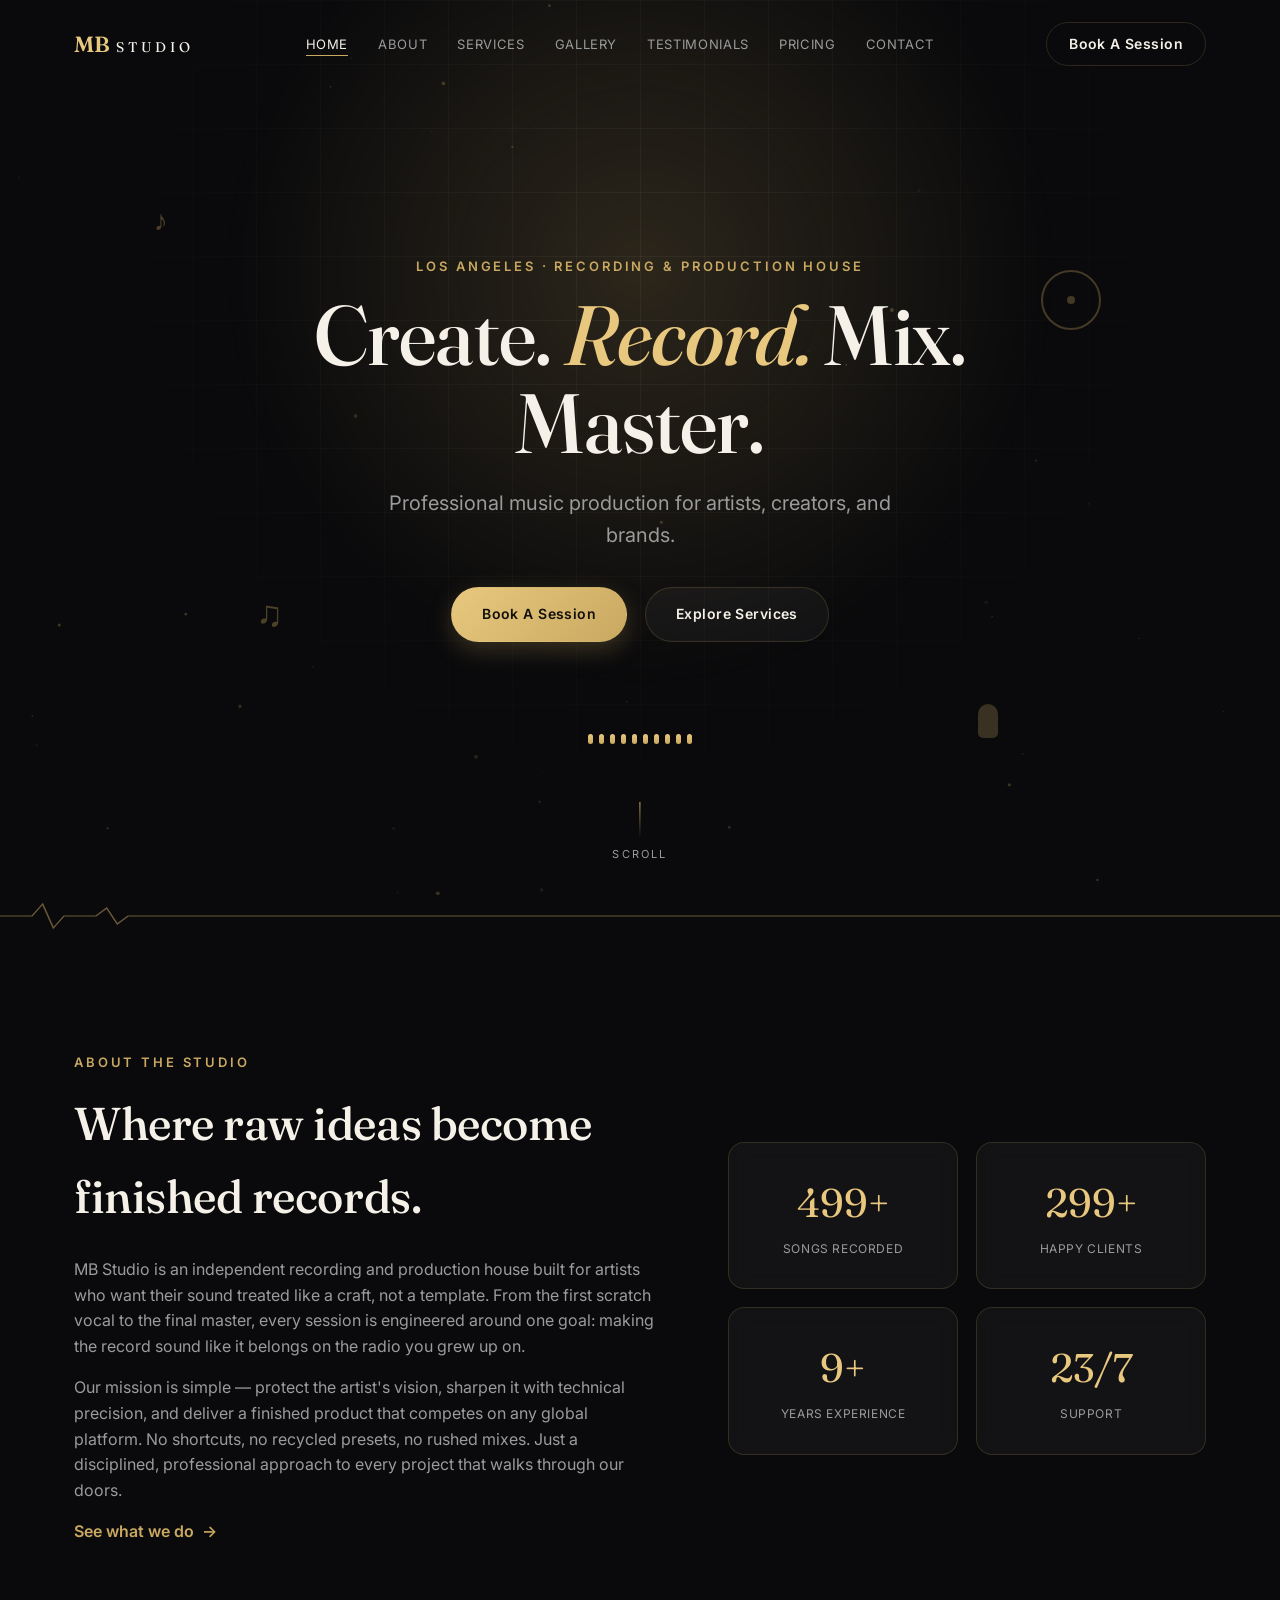
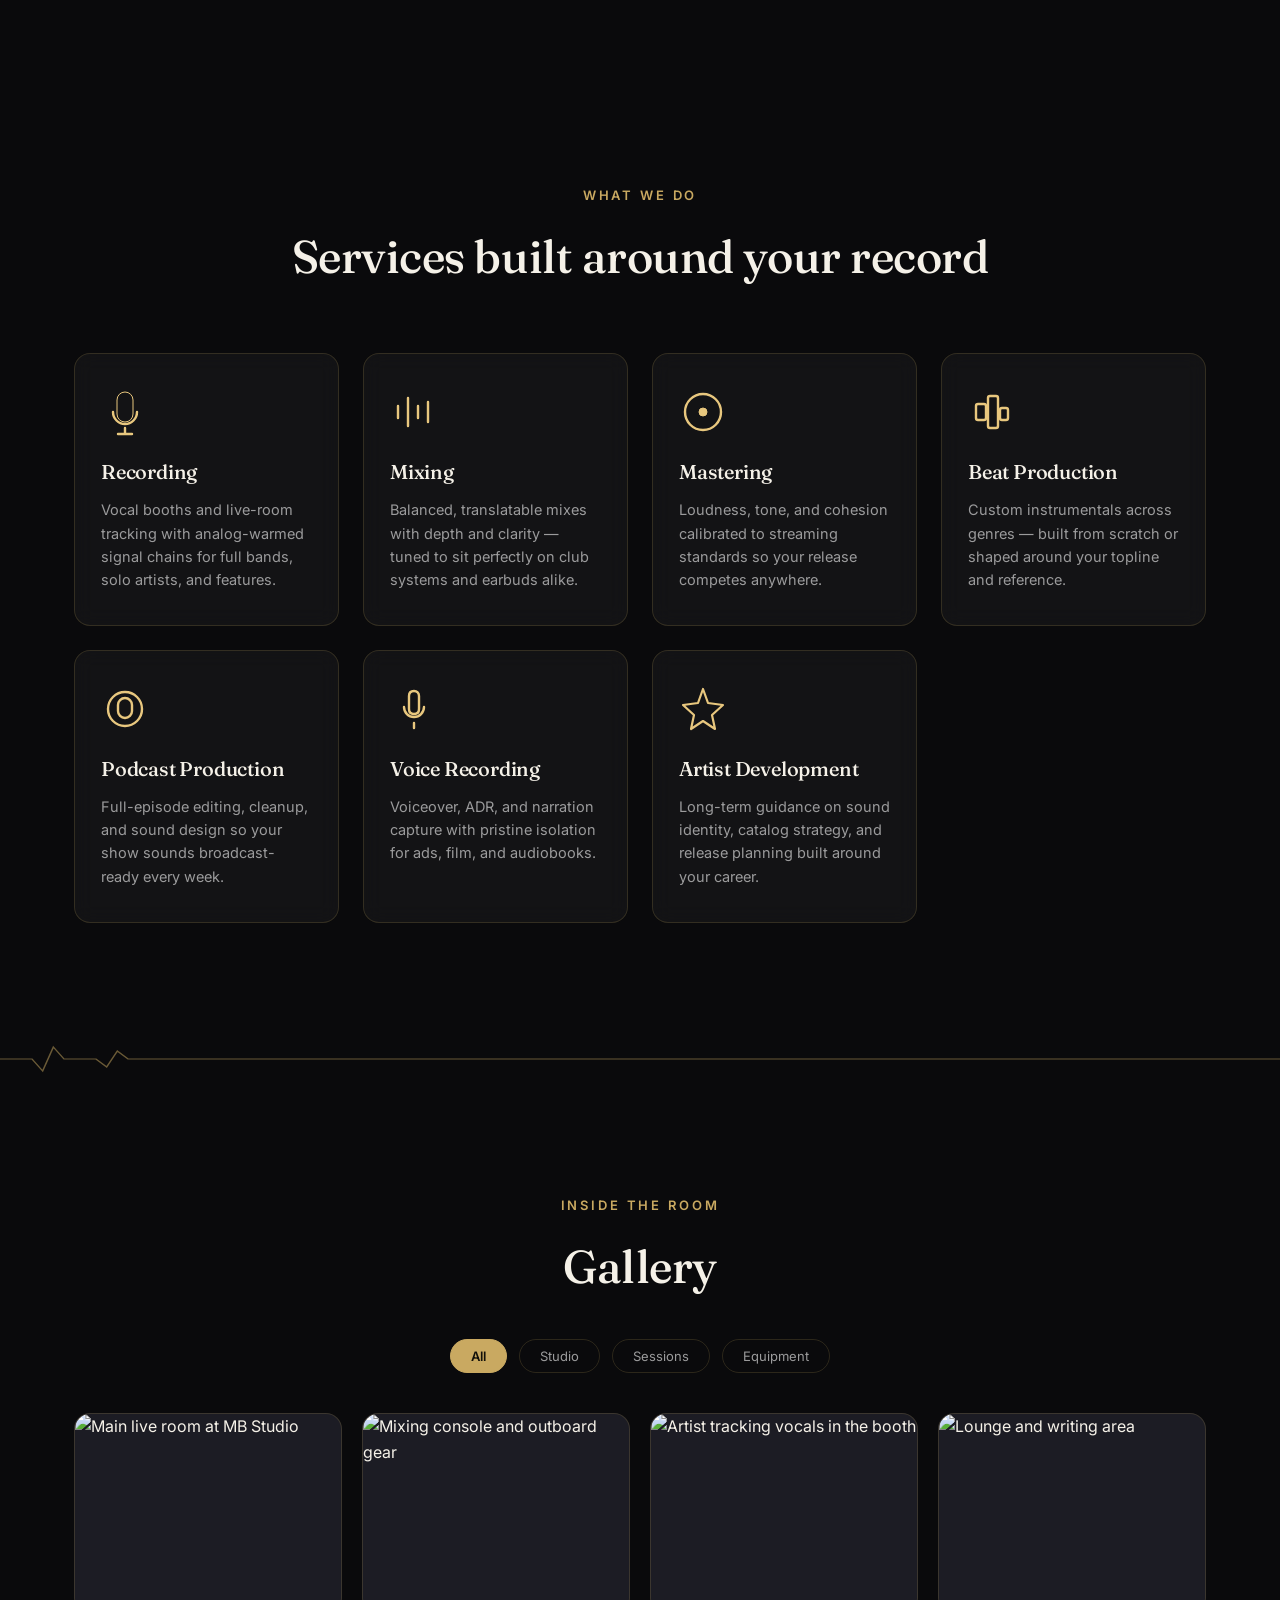
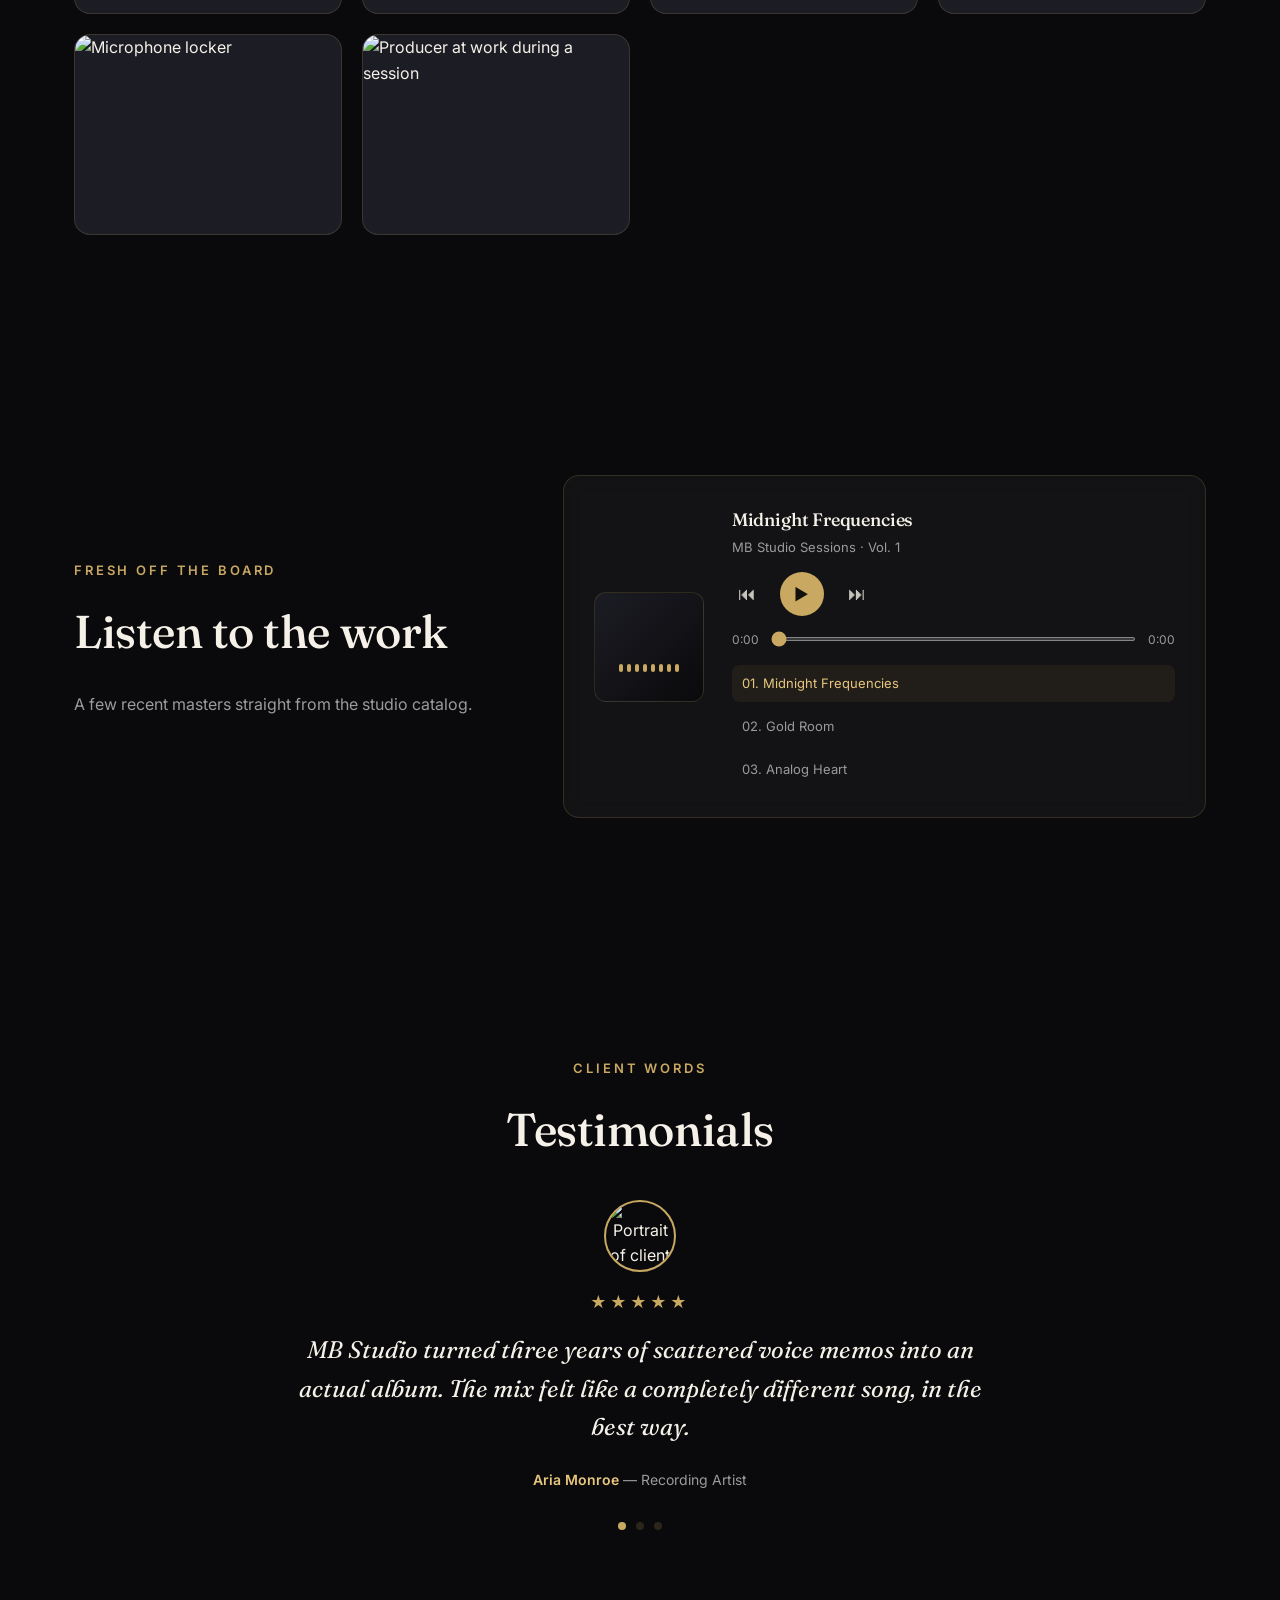
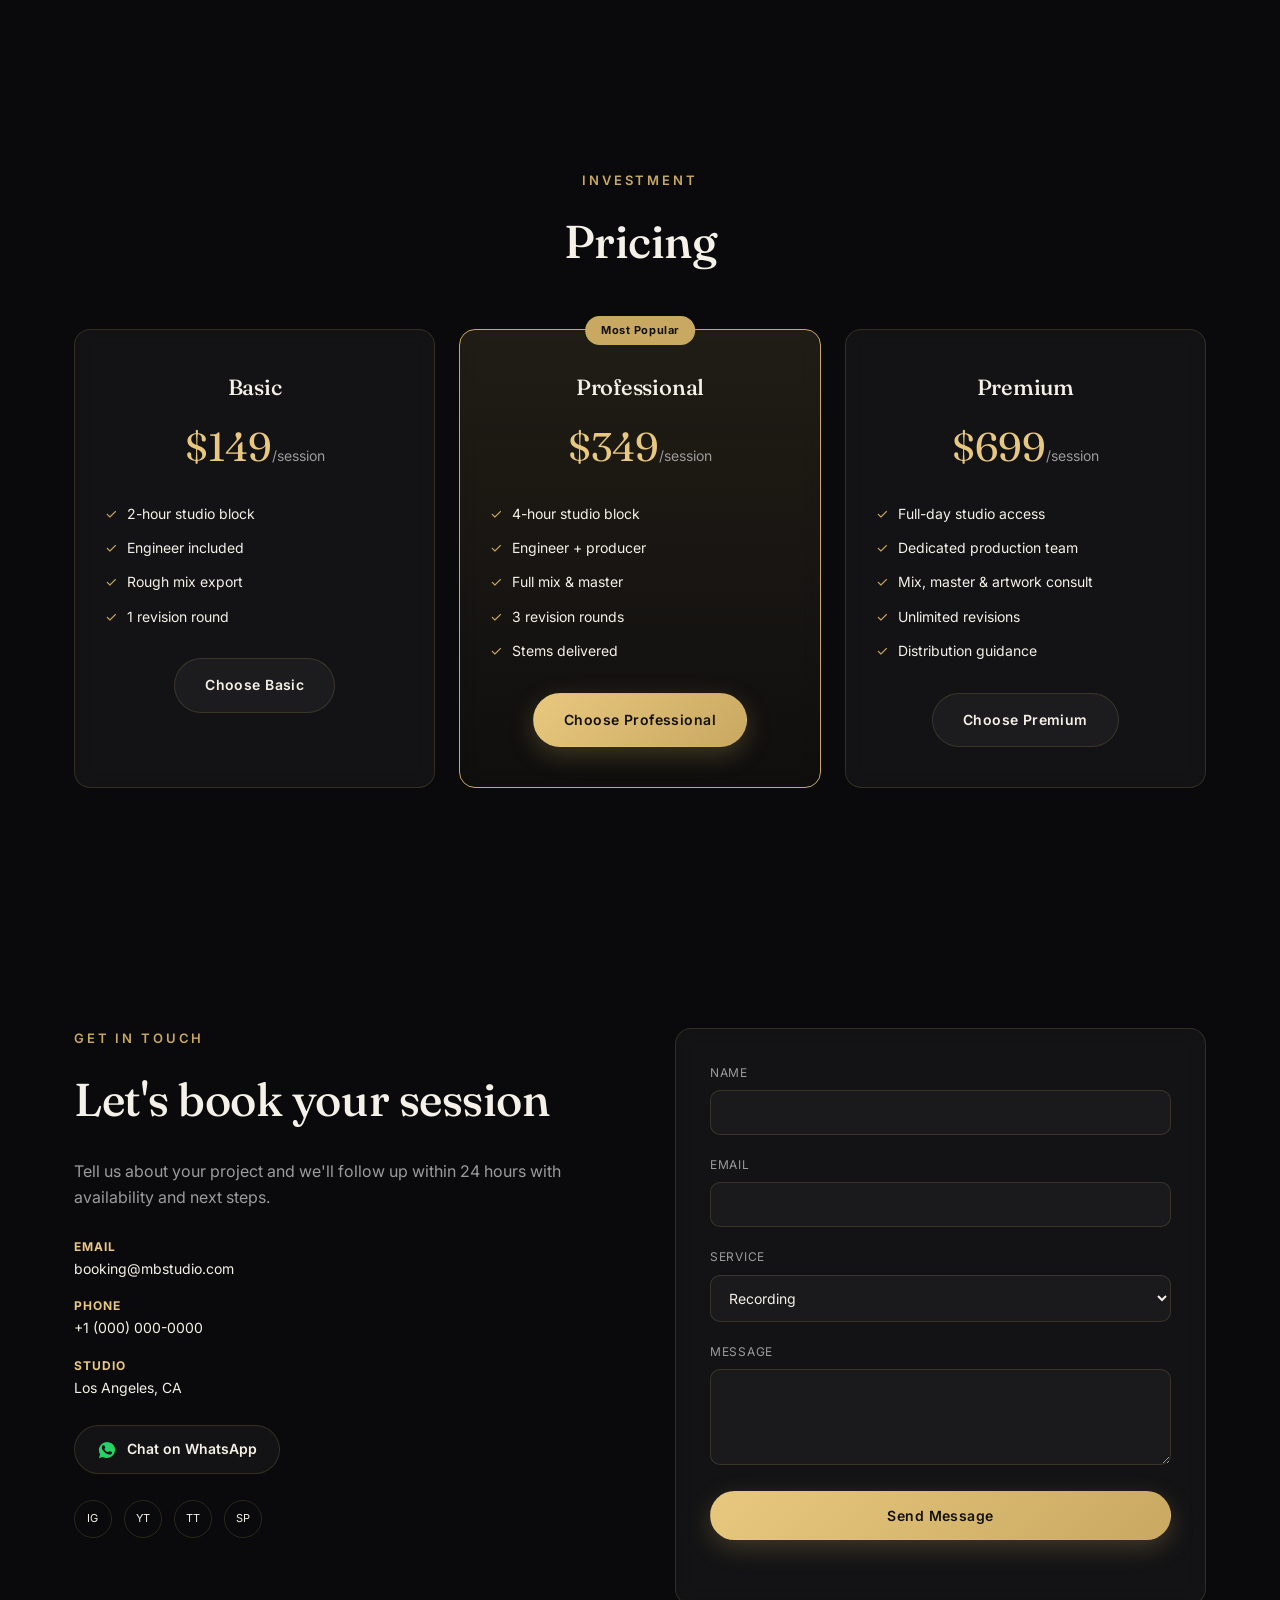
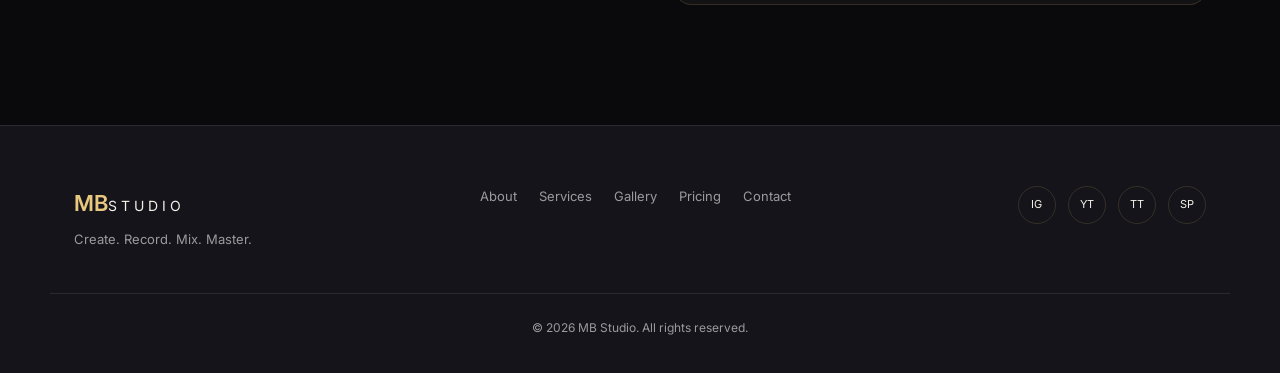
==== commit a25644f0: "Add files via upload" ====
--- a/index.html
+++ b/index.html
@@ -1,319 +1,505 @@
 <!DOCTYPE html>
 <html lang="en">
 <head>
-<meta charset="UTF-8">
-<meta name="viewport" content="width=device-width, initial-scale=1.0">
-<title>MB Studio — Premium Music Recording & Production Studio</title>
-<meta name="description" content="MB Studio is a premium recording and production studio offering music recording, mixing, mastering, beat production, podcast recording and artist development.">
-<meta name="keywords" content="recording studio, music production, mixing, mastering, beat production, podcast studio, voice-over recording, MB Studio">
-<link rel="canonical" href="https://www.example.com/">
-<link rel="icon" href="favicon.ico" type="image/x-icon">
+<meta charset="UTF-8" />
+<meta name="viewport" content="width=device-width, initial-scale=1.0" />
+<title>MB STUDIO — Create. Record. Mix. Master.</title>
+<meta name="description" content="MB STUDIO is a premium music production house offering recording, mixing, mastering, beat production, podcast production, voice recording and artist development." />
+<meta name="keywords" content="music studio, recording studio, mixing, mastering, beat production, podcast production, MB Studio" />
+<meta name="author" content="MB Studio" />
+<meta name="theme-color" content="#0a0a0c" />
 
 <!-- Open Graph -->
-<meta property="og:type" content="website">
-<meta property="og:title" content="MB Studio — Premium Music Recording & Production Studio">
-<meta property="og:description" content="Where every session becomes a record. Music recording, mixing, mastering, beat production and artist development in a premium studio environment.">
-<meta property="og:image" content="assets/images/og-cover.jpg">
-<meta property="og:url" content="https://www.example.com/">
-<meta property="og:site_name" content="MB Studio">
-
-<!-- Twitter Card -->
-<meta name="twitter:card" content="summary_large_image">
-<meta name="twitter:title" content="MB Studio — Premium Music Recording & Production Studio">
-<meta name="twitter:description" content="Music recording, mixing, mastering, beat production and artist development in a premium studio environment.">
-<meta name="twitter:image" content="assets/images/og-cover.jpg">
-
-<link rel="preconnect" href="https://fonts.googleapis.com">
-<link rel="preconnect" href="https://fonts.gstatic.com" crossorigin>
-<link href="https://fonts.googleapis.com/css2?family=Fraunces:opsz,wght@9..144,400..700&family=Inter:wght@400;500;600;700&family=Space+Mono:wght@400;700&display=swap" rel="stylesheet">
-<link rel="stylesheet" href="style.css">
-
-<script type="application/ld+json">
-{
-  "@context": "https://schema.org",
-  "@type": "LocalBusiness",
-  "name": "MB Studio",
-  "image": "https://www.example.com/assets/images/og-cover.jpg",
-  "url": "https://www.example.com/",
-  "telephone": "+1-555-018-2934",
-  "priceRange": "$$$",
-  "address": {
-    "@type": "PostalAddress",
-    "streetAddress": "128 Harborview Row",
-    "addressLocality": "Nashville",
-    "addressRegion": "TN",
-    "postalCode": "37203",
-    "addressCountry": "US"
-  },
-  "openingHoursSpecification": [
-    { "@type": "OpeningHoursSpecification", "dayOfWeek": ["Monday","Tuesday","Wednesday","Thursday","Friday"], "opens": "10:00", "closes": "22:00" },
-    { "@type": "OpeningHoursSpecification", "dayOfWeek": ["Saturday"], "opens": "12:00", "closes": "20:00" }
-  ],
-  "sameAs": [
-    "https://instagram.com/",
-    "https://twitter.com/",
-    "https://youtube.com/",
-    "https://open.spotify.com/"
-  ]
-}
-</script>
+<meta property="og:type" content="website" />
+<meta property="og:title" content="MB STUDIO — Create. Record. Mix. Master." />
+<meta property="og:description" content="Professional music production for artists, creators, and brands." />
+<meta property="og:image" content="assets/images/og-cover.jpg" />
+<meta property="og:url" content="https://am-joey5.github.io/mb-studio/" />
+
+<meta name="twitter:card" content="summary_large_image" />
+<meta name="twitter:title" content="MB STUDIO — Create. Record. Mix. Master." />
+<meta name="twitter:description" content="Professional music production for artists, creators, and brands." />
+<meta name="twitter:image" content="assets/images/og-cover.jpg" />
+
+<link rel="icon" type="image/png" href="assets/logo/favicon.png" />
+<link rel="preconnect" href="https://fonts.googleapis.com" />
+<link rel="preconnect" href="https://fonts.gstatic.com" crossorigin />
+<link href="https://fonts.googleapis.com/css2?family=Fraunces:ital,opsz,wght@0,9..144,300;0,9..144,400;0,9..144,500;0,9..144,600;1,9..144,400&family=Inter:wght@300;400;500;600;700&display=swap" rel="stylesheet" />
+<link rel="stylesheet" href="style.css" />
 </head>
 <body>
 
-<div class="loader" aria-hidden="true">
-  <div class="loader-wave"><span></span><span></span><span></span><span></span><span></span></div>
+<!-- ============ LOADING SCREEN ============ -->
+<div id="loader" class="loader" aria-hidden="true">
+  <div class="loader__inner">
+    <svg class="loader__mark" viewBox="0 0 240 80" width="220" height="74">
+      <text x="0" y="56" class="loader__wordmark">MB STUDIO</text>
+      <polyline class="loader__wave" points="0,66 20,66 30,40 40,74 50,20 60,66 80,66 90,50 100,66 120,66 130,30 140,66 160,66 170,54 180,66 200,66 210,44 220,66 240,66" />
+    </svg>
+    <p class="loader__tag">tuning the room…</p>
+  </div>
 </div>
 
-<a href="#main" class="skip-link">Skip to content</a>
-
-<header class="navbar">
-  <div class="container">
-    <a href="index.html" class="brand"><span class="mark">MB</span> MB Studio</a>
-    <nav class="nav-links" id="nav-links" aria-label="Primary">
-      <a href="index.html" aria-current="page">Home</a>
-      <a href="about.html">About</a>
-      <a href="services.html">Services</a>
-      <a href="gallery.html">Gallery</a>
-      <a href="testimonials.html">Testimonials</a>
-      <a href="contact.html">Contact</a>
+<!-- ============ CURSOR / PARTICLES CANVAS ============ -->
+<canvas id="particles" class="particles-canvas" aria-hidden="true"></canvas>
+
+<!-- ============ NAVIGATION ============ -->
+<header class="site-header" id="siteHeader">
+  <nav class="nav container">
+    <a href="#home" class="nav__logo" aria-label="MB Studio home">
+      <span class="nav__logo-mark">MB</span><span class="nav__logo-full">STUDIO</span>
+    </a>
+
+    <ul class="nav__links" id="navLinks">
+      <li><a href="#home" class="nav__link active">Home</a></li>
+      <li><a href="#about" class="nav__link">About</a></li>
+      <li><a href="#services" class="nav__link">Services</a></li>
+      <li><a href="#gallery" class="nav__link">Gallery</a></li>
+      <li><a href="#testimonials" class="nav__link">Testimonials</a></li>
+      <li><a href="#pricing" class="nav__link">Pricing</a></li>
+      <li><a href="#contact" class="nav__link">Contact</a></li>
+    </ul>
+
+    <a href="#contact" class="btn btn--ghost nav__cta">Book A Session</a>
+
+    <button class="hamburger" id="hamburger" aria-label="Open menu" aria-expanded="false" aria-controls="navLinks">
+      <span></span><span></span><span></span>
+    </button>
+  </nav>
+</header>
+
+<main id="home">
+
+  <!-- ============ HERO ============ -->
+  <section class="hero">
+    <div class="hero__bg" aria-hidden="true">
+      <div class="hero__glow"></div>
+      <div class="hero__grid"></div>
+      <div class="hero__floaters">
+        <span class="floater floater--note">♪</span>
+        <span class="floater floater--note2">♫</span>
+        <span class="floater floater--disc"></span>
+        <span class="floater floater--mic"></span>
+      </div>
+    </div>
+
+    <div class="container hero__content">
+      <p class="eyebrow reveal" data-reveal>Los Angeles · Recording &amp; Production House</p>
+      <h1 class="hero__headline reveal" data-reveal>
+        Create. <span class="hero__accent">Record.</span> Mix. Master.
+      </h1>
+      <p class="hero__subtitle reveal" data-reveal>
+        Professional music production for artists, creators, and brands.
+      </p>
+
+      <div class="hero__actions reveal" data-reveal>
+        <a href="#contact" class="btn btn--gold">Book A Session</a>
+        <a href="#services" class="btn btn--outline">Explore Services</a>
+      </div>
+
+      <div class="hero__eq reveal" data-reveal aria-hidden="true">
+        <span></span><span></span><span></span><span></span><span></span><span></span><span></span><span></span><span></span><span></span>
+      </div>
+    </div>
+
+    <a href="#about" class="scroll-cue" aria-label="Scroll to About">
+      <span class="scroll-cue__line"></span>
+      <span class="scroll-cue__text">Scroll</span>
+    </a>
+  </section>
+
+  <div class="divider" aria-hidden="true">
+    <svg viewBox="0 0 1200 40" preserveAspectRatio="none" class="divider__wave">
+      <polyline points="0,20 30,20 40,5 50,35 60,20 90,20 100,10 110,30 120,20 1200,20" />
+    </svg>
+  </div>
+
+  <!-- ============ ABOUT ============ -->
+  <section id="about" class="about section">
+    <div class="container about__grid">
+      <div class="about__copy">
+        <p class="eyebrow reveal" data-reveal>About The Studio</p>
+        <h2 class="section__title reveal" data-reveal>Where raw ideas become finished records.</h2>
+        <p class="reveal" data-reveal>
+          MB Studio is an independent recording and production house built for artists who want their sound
+          treated like a craft, not a template. From the first scratch vocal to the final master, every session
+          is engineered around one goal: making the record sound like it belongs on the radio you grew up on.
+        </p>
+        <p class="reveal" data-reveal>
+          Our mission is simple — protect the artist's vision, sharpen it with technical precision, and deliver
+          a finished product that competes on any global platform. No shortcuts, no recycled presets, no rushed
+          mixes. Just a disciplined, professional approach to every project that walks through our doors.
+        </p>
+        <a href="#services" class="link-arrow reveal" data-reveal>See what we do <span>→</span></a>
+      </div>
+
+      <div class="about__stats reveal" data-reveal>
+        <div class="stat-card">
+          <span class="stat-card__num" data-count="500" data-suffix="+">0</span>
+          <span class="stat-card__label">Songs Recorded</span>
+        </div>
+        <div class="stat-card">
+          <span class="stat-card__num" data-count="300" data-suffix="+">0</span>
+          <span class="stat-card__label">Happy Clients</span>
+        </div>
+        <div class="stat-card">
+          <span class="stat-card__num" data-count="10" data-suffix="+">0</span>
+          <span class="stat-card__label">Years Experience</span>
+        </div>
+        <div class="stat-card">
+          <span class="stat-card__num" data-count="24" data-suffix="/7">0</span>
+          <span class="stat-card__label">Support</span>
+        </div>
+      </div>
+    </div>
+  </section>
+
+  <!-- ============ SERVICES ============ -->
+  <section id="services" class="services section">
+    <div class="container">
+      <p class="eyebrow reveal" data-reveal align-center>What We Do</p>
+      <h2 class="section__title section__title--center reveal" data-reveal>Services built around your record</h2>
+
+      <div class="services__grid">
+
+        <article class="service-card reveal" data-reveal>
+          <div class="service-card__icon" aria-hidden="true">
+            <svg viewBox="0 0 48 48"><path d="M24 4a8 8 0 0 0-8 8v14a8 8 0 0 0 16 0V12a8 8 0 0 0-8-8Z"/><path d="M12 24a12 12 0 0 0 24 0M24 40v6M17 46h14" fill="none" stroke-width="2.4" stroke-linecap="round"/></svg>
+          </div>
+          <h3>Recording</h3>
+          <p>Vocal booths and live-room tracking with analog-warmed signal chains for full bands, solo artists, and features.</p>
+        </article>
+
+        <article class="service-card reveal" data-reveal>
+          <div class="service-card__icon" aria-hidden="true">
+            <svg viewBox="0 0 48 48"><path d="M8 30V18M18 38V10M28 30V18M38 34V14" fill="none" stroke-width="2.4" stroke-linecap="round"/></svg>
+          </div>
+          <h3>Mixing</h3>
+          <p>Balanced, translatable mixes with depth and clarity — tuned to sit perfectly on club systems and earbuds alike.</p>
+        </article>
+
+        <article class="service-card reveal" data-reveal>
+          <div class="service-card__icon" aria-hidden="true">
+            <svg viewBox="0 0 48 48"><circle cx="24" cy="24" r="18" fill="none" stroke-width="2.4"/><circle cx="24" cy="24" r="4" fill="currentColor"/></svg>
+          </div>
+          <h3>Mastering</h3>
+          <p>Loudness, tone, and cohesion calibrated to streaming standards so your release competes anywhere.</p>
+        </article>
+
+        <article class="service-card reveal" data-reveal>
+          <div class="service-card__icon" aria-hidden="true">
+            <svg viewBox="0 0 48 48"><rect x="8" y="16" width="10" height="16" rx="2" fill="none" stroke-width="2.4"/><rect x="20" y="8" width="10" height="32" rx="2" fill="none" stroke-width="2.4"/><rect x="32" y="20" width="8" height="12" rx="2" fill="none" stroke-width="2.4"/></svg>
+          </div>
+          <h3>Beat Production</h3>
+          <p>Custom instrumentals across genres — built from scratch or shaped around your topline and reference.</p>
+        </article>
+
+        <article class="service-card reveal" data-reveal>
+          <div class="service-card__icon" aria-hidden="true">
+            <svg viewBox="0 0 48 48"><circle cx="24" cy="24" r="17" fill="none" stroke-width="2.4"/><path d="M17 20a7 7 0 0 1 14 0v6a7 7 0 0 1-14 0Z" fill="none" stroke-width="2.4"/></svg>
+          </div>
+          <h3>Podcast Production</h3>
+          <p>Full-episode editing, cleanup, and sound design so your show sounds broadcast-ready every week.</p>
+        </article>
+
+        <article class="service-card reveal" data-reveal>
+          <div class="service-card__icon" aria-hidden="true">
+            <svg viewBox="0 0 48 48"><path d="M24 6c-3 0-5 2-5 5v13c0 3 2 5 5 5s5-2 5-5V11c0-3-2-5-5-5Z" fill="none" stroke-width="2.4"/><path d="M14 22a10 10 0 0 0 20 0M24 38v5" fill="none" stroke-width="2.4" stroke-linecap="round"/></svg>
+          </div>
+          <h3>Voice Recording</h3>
+          <p>Voiceover, ADR, and narration capture with pristine isolation for ads, film, and audiobooks.</p>
+        </article>
+
+        <article class="service-card reveal" data-reveal>
+          <div class="service-card__icon" aria-hidden="true">
+            <svg viewBox="0 0 48 48"><path d="M24 4 29 18 44 20 33 30 36 44 24 36 12 44 15 30 4 20 19 18Z" fill="none" stroke-width="2.2" stroke-linejoin="round"/></svg>
+          </div>
+          <h3>Artist Development</h3>
+          <p>Long-term guidance on sound identity, catalog strategy, and release planning built around your career.</p>
+        </article>
+
+      </div>
+    </div>
+  </section>
+
+  <div class="divider divider--flip" aria-hidden="true">
+    <svg viewBox="0 0 1200 40" preserveAspectRatio="none" class="divider__wave">
+      <polyline points="0,20 30,20 40,5 50,35 60,20 90,20 100,10 110,30 120,20 1200,20" />
+    </svg>
+  </div>
+
+  <!-- ============ GALLERY ============ -->
+  <section id="gallery" class="gallery section">
+    <div class="container">
+      <p class="eyebrow reveal" data-reveal align-center>Inside The Room</p>
+      <h2 class="section__title section__title--center reveal" data-reveal>Gallery</h2>
+
+      <div class="gallery__filters reveal" data-reveal role="tablist" aria-label="Gallery filters">
+        <button class="filter-btn active" data-filter="all">All</button>
+        <button class="filter-btn" data-filter="studio">Studio</button>
+        <button class="filter-btn" data-filter="sessions">Sessions</button>
+        <button class="filter-btn" data-filter="equipment">Equipment</button>
+      </div>
+
+      <div class="gallery__grid" id="galleryGrid">
+        <figure class="gallery-item reveal" data-reveal data-category="studio">
+          <img src="assets/images/gallery-01.jpg" alt="Main live room at MB Studio" loading="lazy" />
+          <figcaption>Live Room A</figcaption>
+        </figure>
+        <figure class="gallery-item reveal" data-reveal data-category="equipment">
+          <img src="assets/images/gallery-02.jpg" alt="Mixing console and outboard gear" loading="lazy" />
+          <figcaption>Mix Console</figcaption>
+        </figure>
+        <figure class="gallery-item reveal" data-reveal data-category="sessions">
+          <img src="assets/images/gallery-03.jpg" alt="Artist tracking vocals in the booth" loading="lazy" />
+          <figcaption>Vocal Session</figcaption>
+        </figure>
+        <figure class="gallery-item reveal" data-reveal data-category="studio">
+          <img src="assets/images/gallery-04.jpg" alt="Lounge and writing area" loading="lazy" />
+          <figcaption>Writers' Lounge</figcaption>
+        </figure>
+        <figure class="gallery-item reveal" data-reveal data-category="equipment">
+          <img src="assets/images/gallery-05.jpg" alt="Microphone locker" loading="lazy" />
+          <figcaption>Mic Locker</figcaption>
+        </figure>
+        <figure class="gallery-item reveal" data-reveal data-category="sessions">
+          <img src="assets/images/gallery-06.jpg" alt="Producer at work during a session" loading="lazy" />
+          <figcaption>Production Session</figcaption>
+        </figure>
+      </div>
+    </div>
+
+    <!-- Lightbox -->
+    <div class="lightbox" id="lightbox" aria-hidden="true">
+      <button class="lightbox__close" id="lightboxClose" aria-label="Close gallery preview">&times;</button>
+      <button class="lightbox__prev" id="lightboxPrev" aria-label="Previous image">‹</button>
+      <img src="" alt="" class="lightbox__img" id="lightboxImg" />
+      <button class="lightbox__next" id="lightboxNext" aria-label="Next image">›</button>
+    </div>
+  </section>
+
+  <!-- ============ AUDIO / PLAYER ============ -->
+  <section id="audio" class="audio section">
+    <div class="container audio__wrap">
+      <div class="audio__intro">
+        <p class="eyebrow reveal" data-reveal>Fresh Off The Board</p>
+        <h2 class="section__title reveal" data-reveal>Listen to the work</h2>
+        <p class="reveal" data-reveal>A few recent masters straight from the studio catalog.</p>
+      </div>
+
+      <div class="player reveal" data-reveal>
+        <div class="player__art">
+          <div class="player__bars" aria-hidden="true">
+            <span></span><span></span><span></span><span></span><span></span><span></span><span></span><span></span>
+          </div>
+        </div>
+
+        <div class="player__body">
+          <div class="player__meta">
+            <h3 id="trackTitle">Midnight Frequencies</h3>
+            <p id="trackArtist">MB Studio Sessions · Vol. 1</p>
+          </div>
+
+          <audio id="audioEl" preload="none">
+            <source src="assets/audio/track-01.mp3" type="audio/mpeg" />
+          </audio>
+
+          <div class="player__controls">
+            <button id="prevTrack" class="player__btn" aria-label="Previous track">⏮</button>
+            <button id="playPause" class="player__btn player__btn--main" aria-label="Play">▶</button>
+            <button id="nextTrack" class="player__btn" aria-label="Next track">⏭</button>
+          </div>
+
+          <div class="player__progress">
+            <span id="curTime">0:00</span>
+            <input type="range" id="seek" value="0" min="0" max="100" step="0.1" aria-label="Seek" />
+            <span id="durTime">0:00</span>
+          </div>
+
+          <ul class="playlist" id="playlist">
+            <li class="playlist__item active" data-src="assets/audio/track-01.mp3" data-title="Midnight Frequencies" data-artist="MB Studio Sessions · Vol. 1">01. Midnight Frequencies</li>
+            <li class="playlist__item" data-src="assets/audio/track-02.mp3" data-title="Gold Room" data-artist="MB Studio Sessions · Vol. 1">02. Gold Room</li>
+            <li class="playlist__item" data-src="assets/audio/track-03.mp3" data-title="Analog Heart" data-artist="MB Studio Sessions · Vol. 1">03. Analog Heart</li>
+          </ul>
+        </div>
+      </div>
+    </div>
+  </section>
+
+  <!-- ============ TESTIMONIALS ============ -->
+  <section id="testimonials" class="testimonials section">
+    <div class="container">
+      <p class="eyebrow reveal" data-reveal align-center>Client Words</p>
+      <h2 class="section__title section__title--center reveal" data-reveal>Testimonials</h2>
+
+      <div class="slider reveal" data-reveal>
+        <div class="slider__track" id="sliderTrack">
+
+          <blockquote class="slide">
+            <img src="assets/images/client-01.jpg" alt="Portrait of client Aria Monroe" class="slide__avatar" loading="lazy" />
+            <p class="slide__stars" aria-label="5 out of 5 stars">★★★★★</p>
+            <p class="slide__quote">MB Studio turned three years of scattered voice memos into an actual album. The mix felt like a completely different song, in the best way.</p>
+            <cite class="slide__name">Aria Monroe <span>— Recording Artist</span></cite>
+          </blockquote>
+
+          <blockquote class="slide">
+            <img src="assets/images/client-02.jpg" alt="Portrait of client Deante Ross" class="slide__avatar" loading="lazy" />
+            <p class="slide__stars" aria-label="5 out of 5 stars">★★★★★</p>
+            <p class="slide__quote">The mastering session alone was worth the trip. Every platform we tested it on, it sounded loud, clean, and finished.</p>
+            <cite class="slide__name">Deante Ross <span>— Independent Rapper</span></cite>
+          </blockquote>
+
+          <blockquote class="slide">
+            <img src="assets/images/client-03.jpg" alt="Portrait of client Lina Petrova" class="slide__avatar" loading="lazy" />
+            <p class="slide__stars" aria-label="5 out of 5 stars">★★★★★</p>
+            <p class="slide__quote">Our podcast finally sounds like a real network show. Turnaround was fast and every episode comes back broadcast-clean.</p>
+            <cite class="slide__name">Lina Petrova <span>— Podcast Host</span></cite>
+          </blockquote>
+
+        </div>
+
+        <div class="slider__dots" id="sliderDots"></div>
+      </div>
+    </div>
+  </section>
+
+  <!-- ============ PRICING ============ -->
+  <section id="pricing" class="pricing section">
+    <div class="container">
+      <p class="eyebrow reveal" data-reveal align-center>Investment</p>
+      <h2 class="section__title section__title--center reveal" data-reveal>Pricing</h2>
+
+      <div class="pricing__grid">
+        <div class="price-card reveal" data-reveal>
+          <h3>Basic</h3>
+          <p class="price-card__price">$149<span>/session</span></p>
+          <ul>
+            <li>2-hour studio block</li>
+            <li>Engineer included</li>
+            <li>Rough mix export</li>
+            <li>1 revision round</li>
+          </ul>
+          <a href="#contact" class="btn btn--outline">Choose Basic</a>
+        </div>
+
+        <div class="price-card price-card--featured reveal" data-reveal>
+          <span class="price-card__badge">Most Popular</span>
+          <h3>Professional</h3>
+          <p class="price-card__price">$349<span>/session</span></p>
+          <ul>
+            <li>4-hour studio block</li>
+            <li>Engineer + producer</li>
+            <li>Full mix &amp; master</li>
+            <li>3 revision rounds</li>
+            <li>Stems delivered</li>
+          </ul>
+          <a href="#contact" class="btn btn--gold">Choose Professional</a>
+        </div>
+
+        <div class="price-card reveal" data-reveal>
+          <h3>Premium</h3>
+          <p class="price-card__price">$699<span>/session</span></p>
+          <ul>
+            <li>Full-day studio access</li>
+            <li>Dedicated production team</li>
+            <li>Mix, master &amp; artwork consult</li>
+            <li>Unlimited revisions</li>
+            <li>Distribution guidance</li>
+          </ul>
+          <a href="#contact" class="btn btn--outline">Choose Premium</a>
+        </div>
+      </div>
+    </div>
+  </section>
+
+  <!-- ============ CONTACT ============ -->
+  <section id="contact" class="contact section">
+    <div class="container contact__grid">
+      <div class="contact__info">
+        <p class="eyebrow reveal" data-reveal>Get In Touch</p>
+        <h2 class="section__title reveal" data-reveal>Let's book your session</h2>
+        <p class="reveal" data-reveal>Tell us about your project and we'll follow up within 24 hours with availability and next steps.</p>
+
+        <ul class="contact__list reveal" data-reveal>
+          <li><strong>Email</strong><a href="mailto:booking@mbstudio.com">booking@mbstudio.com</a></li>
+          <li><strong>Phone</strong><a href="tel:+10000000000">+1 (000) 000-0000</a></li>
+          <li><strong>Studio</strong><span>Los Angeles, CA</span></li>
+        </ul>
+
+        <a class="whatsapp-btn reveal" data-reveal href="https://wa.me/10000000000" target="_blank" rel="noopener">
+          <svg viewBox="0 0 32 32" aria-hidden="true"><path d="M16 3C9 3 3 9 3 16c0 2.5.7 4.9 2 7L3 29l6.2-2c2 1.1 4.4 1.7 6.8 1.7 7 0 13-6 13-13S23 3 16 3Zm7.6 18.4c-.3.9-1.7 1.7-2.7 1.9-.7.1-1.6.2-4.7-1-4-1.6-6.6-5.6-6.8-5.9-.2-.3-1.6-2.2-1.6-4.2 0-2 1-3 1.4-3.4.4-.4.8-.5 1-.5h.8c.3 0 .6 0 .9.7.3.8 1.1 2.7 1.2 2.9.1.2.2.4 0 .7-.1.3-.2.4-.4.6-.2.2-.4.5-.6.7-.2.2-.4.4-.2.8.2.4 1 1.7 2.2 2.7 1.5 1.3 2.7 1.7 3.1 1.9.4.2.6.1.8-.1.2-.3 1-1.1 1.3-1.5.3-.4.5-.3.9-.2.4.2 2.5 1.2 2.9 1.4.4.2.7.3.8.5.1.2.1 1-.2 1.9Z"/></svg>
+          Chat on WhatsApp
+        </a>
+
+        <div class="socials reveal" data-reveal>
+          <a href="#" aria-label="Instagram">IG</a>
+          <a href="#" aria-label="YouTube">YT</a>
+          <a href="#" aria-label="TikTok">TT</a>
+          <a href="#" aria-label="Spotify">SP</a>
+        </div>
+      </div>
+
+      <form class="contact__form reveal" data-reveal id="contactForm" action="#" method="POST">
+        <div class="form-row">
+          <label for="name">Name</label>
+          <input type="text" id="name" name="name" required autocomplete="name" />
+        </div>
+        <div class="form-row">
+          <label for="email">Email</label>
+          <input type="email" id="email" name="email" required autocomplete="email" />
+        </div>
+        <div class="form-row">
+          <label for="service">Service</label>
+          <select id="service" name="service">
+            <option>Recording</option>
+            <option>Mixing</option>
+            <option>Mastering</option>
+            <option>Beat Production</option>
+            <option>Podcast Production</option>
+            <option>Voice Recording</option>
+            <option>Artist Development</option>
+          </select>
+        </div>
+        <div class="form-row">
+          <label for="message">Message</label>
+          <textarea id="message" name="message" rows="4" required></textarea>
+        </div>
+        <button type="submit" class="btn btn--gold form-submit">Send Message</button>
+        <p class="form-note" id="formNote" role="status"></p>
+      </form>
+    </div>
+  </section>
+
+</main>
+
+<!-- ============ FOOTER ============ -->
+<footer class="site-footer">
+  <div class="container footer__grid">
+    <div class="footer__brand">
+      <span class="nav__logo-mark">MB</span><span class="nav__logo-full">STUDIO</span>
+      <p>Create. Record. Mix. Master.</p>
+    </div>
+
+    <nav class="footer__links" aria-label="Footer navigation">
+      <a href="#about">About</a>
+      <a href="#services">Services</a>
+      <a href="#gallery">Gallery</a>
+      <a href="#pricing">Pricing</a>
+      <a href="#contact">Contact</a>
     </nav>
-    <div class="nav-cta">
-      <a href="contact.html" class="btn btn-ghost btn-sm">Book a Session</a>
-      <button class="nav-toggle" aria-label="Toggle menu" aria-expanded="false" aria-controls="nav-links">
-        <span></span><span></span><span></span>
-      </button>
+
+    <div class="socials footer__socials">
+      <a href="#" aria-label="Instagram">IG</a>
+      <a href="#" aria-label="YouTube">YT</a>
+      <a href="#" aria-label="TikTok">TT</a>
+      <a href="#" aria-label="Spotify">SP</a>
     </div>
   </div>
-</header>
-
-<main id="main">
-
-  <!-- HERO -->
-  <section class="hero">
-    <div class="hero-waveform" aria-hidden="true" id="hero-waveform"></div>
-    <div class="container hero-content">
-      <p class="eyebrow">Nashville · Est. 2014</p>
-      <h1>Every session,<br>engineered into a <span class="gradient-text">record</span>.</h1>
-      <p class="lede">MB Studio pairs analog warmth with modern precision — three rooms, a curated mic locker, and engineers who treat your record like it's their own.</p>
-      <div class="hero-actions">
-        <a href="contact.html" class="btn btn-primary">Book a Session</a>
-        <a href="services.html" class="btn btn-ghost">Explore Services</a>
-      </div>
-    </div>
-    <div class="hero-scroll-cue"><span>SCROLL</span><span class="line"></span></div>
-  </section>
-
-  <!-- STATS -->
-  <section class="stats-strip">
-    <div class="container grid grid-4">
-      <div class="stat reveal"><div class="num">1,200+</div><div class="label">Sessions Recorded</div></div>
-      <div class="stat reveal"><div class="num">340+</div><div class="label">Artists Produced</div></div>
-      <div class="stat reveal"><div class="num">18</div><div class="label">Industry Awards</div></div>
-      <div class="stat reveal"><div class="num">11yrs</div><div class="label">In Business</div></div>
-    </div>
-  </section>
-
-  <!-- FEATURED SERVICES -->
-  <section class="section">
-    <div class="container">
-      <div class="section-head reveal">
-        <p class="eyebrow">What we do</p>
-        <h2>Featured services</h2>
-      </div>
-      <div class="grid grid-3 reveal-stagger">
-        <div class="card">
-          <div class="icon">♪</div>
-          <p class="tag">Recording</p>
-          <h3>Music Recording</h3>
-          <p>Full-band and solo tracking in acoustically-treated rooms A, B and C, run by engineers who know when to stay out of the way.</p>
-        </div>
-        <div class="card">
-          <div class="icon">≈</div>
-          <p class="tag">Post-production</p>
-          <h3>Mixing &amp; Mastering</h3>
-          <p>Analog-summed mixes and loudness-ready masters, delivered for streaming, vinyl and film with reference-matched translation.</p>
-        </div>
-        <div class="card">
-          <div class="icon">●</div>
-          <p class="tag">Production</p>
-          <h3>Beat Production</h3>
-          <p>In-house producers building custom instrumentals across hip-hop, R&amp;B, pop and cinematic score — from sketch to stems.</p>
-        </div>
-      </div>
-      <div style="text-align:center; margin-top:2.6rem;">
-        <a href="services.html" class="btn btn-ghost">View all services</a>
-      </div>
-    </div>
-  </section>
-
-  <!-- WHY CHOOSE US -->
-  <section class="section" style="background:var(--color-bg-alt);">
-    <div class="container split">
-      <div class="reveal">
-        <p class="eyebrow">Why MB Studio</p>
-        <h2 style="margin-bottom:1.6rem;">Built for artists who take the work seriously.</h2>
-        <div class="feature-row">
-          <div class="num">01</div>
-          <div><h3>Engineers first</h3><p>Every room is run by a credited engineer, not an assistant — you get taste and technical skill in the same seat.</p></div>
-        </div>
-        <div class="feature-row">
-          <div class="num">02</div>
-          <div><h3>Hybrid signal chain</h3><p>Vintage preamps and converters feed a modern DAW workflow, so recalls and revisions never slow the session down.</p></div>
-        </div>
-        <div class="feature-row">
-          <div class="num">03</div>
-          <div><h3>No clock-watching</h3><p>Sessions are booked in blocks, not billed minute-by-minute, so the take that needs one more pass gets it.</p></div>
-        </div>
-      </div>
-      <div class="media-frame reveal">
-        <img src="assets/images/studio-room-a.jpg" alt="MB Studio Room A control desk bathed in warm light" loading="lazy" width="800" height="1000">
-      </div>
-    </div>
-  </section>
-
-  <!-- LATEST PROJECTS -->
-  <section class="section">
-    <div class="container">
-      <div class="section-head reveal">
-        <p class="eyebrow">Recent work</p>
-        <h2>Latest projects</h2>
-      </div>
-      <div class="grid grid-3 reveal-stagger">
-        <a class="project-card" href="gallery.html">
-          <img src="assets/images/project-01.jpg" alt="Album session for indie artist Nova Wren" loading="lazy" width="600" height="450">
-          <div class="overlay"><span class="tag">Album · Mixing</span><h3>Nova Wren — Halflight</h3></div>
-        </a>
-        <a class="project-card" href="gallery.html">
-          <img src="assets/images/project-02.jpg" alt="Podcast recording session for The Long Take show" loading="lazy" width="600" height="450">
-          <div class="overlay"><span class="tag">Podcast</span><h3>The Long Take — S4</h3></div>
-        </a>
-        <a class="project-card" href="gallery.html">
-          <img src="assets/images/project-03.jpg" alt="Beat production session with producer at MB Studio" loading="lazy" width="600" height="450">
-          <div class="overlay"><span class="tag">Production</span><h3>Beat Pack Vol. 7</h3></div>
-        </a>
-      </div>
-    </div>
-  </section>
-
-  <!-- TESTIMONIALS PREVIEW -->
-  <section class="section" style="background:var(--color-bg-alt);">
-    <div class="container">
-      <div class="section-head center reveal">
-        <p class="eyebrow">Client words</p>
-        <h2>Trusted by artists and labels</h2>
-      </div>
-      <div class="glass" style="max-width:760px;margin:0 auto;padding:2.5rem;">
-        <div class="slider">
-          <div class="slider-track">
-            <div class="slide">
-              <div class="review-card">
-                <div class="stars">★★★★★</div>
-                <p class="quote">"MB Studio's engineers heard exactly what my record needed before I could explain it. The mix came back better than the reference I sent."</p>
-                <div class="who"><div class="avatar"><img src="assets/images/client-01.jpg" alt="" loading="lazy" width="40" height="40"></div><div><div class="name">Lena Ortiz</div><div class="project">Recording Artist</div></div></div>
-              </div>
-            </div>
-            <div class="slide">
-              <div class="review-card">
-                <div class="stars">★★★★★</div>
-                <p class="quote">"We tracked a full EP in Room A over one weekend. The gear, the room sound, the coffee — all of it made the songs better."</p>
-                <div class="who"><div class="avatar"><img src="assets/images/client-02.jpg" alt="" loading="lazy" width="40" height="40"></div><div><div class="name">Dorian Cole</div><div class="project">Band Leader, Loose Wires</div></div></div>
-              </div>
-            </div>
-            <div class="slide">
-              <div class="review-card">
-                <div class="stars">★★★★★</div>
-                <p class="quote">"Our podcast has never sounded this clean. MB Studio's voice-over booth and editing turnaround changed how our show gets made."</p>
-                <div class="who"><div class="avatar"><img src="assets/images/client-03.jpg" alt="" loading="lazy" width="40" height="40"></div><div><div class="name">Priya Nandan</div><div class="project">Host, The Long Take</div></div></div>
-              </div>
-            </div>
-          </div>
-        </div>
-        <div class="slider-controls"></div>
-      </div>
-      <div style="text-align:center; margin-top:2.4rem;"><a href="testimonials.html" class="btn btn-ghost btn-sm">Read all testimonials</a></div>
-    </div>
-  </section>
-
-  <!-- CONTACT CTA -->
-  <section class="section">
-    <div class="container">
-      <div class="cta-band reveal">
-        <p class="eyebrow" style="justify-content:center;">Let's make something</p>
-        <h2>Ready to book your next session?</h2>
-        <p class="lede">Tell us about the project and we'll match you with the right room and engineer within one business day.</p>
-        <a href="contact.html" class="btn btn-primary">Get in Touch</a>
-      </div>
-    </div>
-  </section>
-
-</main>
-
-<footer class="footer">
-  <div class="container">
-    <div class="footer-grid">
-      <div class="footer-brand">
-        <a href="index.html" class="brand"><span class="mark">MB</span> MB Studio</a>
-        <p>A premium recording and production studio in Nashville, building records for independent artists and labels since 2014.</p>
-        <div class="social-row">
-          <a href="https://instagram.com/" aria-label="Instagram">IG</a>
-          <a href="https://twitter.com/" aria-label="Twitter / X">X</a>
-          <a href="https://youtube.com/" aria-label="YouTube">YT</a>
-          <a href="https://open.spotify.com/" aria-label="Spotify">SP</a>
-        </div>
-      </div>
-      <div>
-        <h4>Quick Links</h4>
-        <ul>
-          <li><a href="about.html">About</a></li>
-          <li><a href="services.html">Services</a></li>
-          <li><a href="gallery.html">Gallery</a></li>
-          <li><a href="testimonials.html">Testimonials</a></li>
-          <li><a href="contact.html">Contact</a></li>
-        </ul>
-      </div>
-      <div>
-        <h4>Services</h4>
-        <ul>
-          <li><a href="services.html#recording">Music Recording</a></li>
-          <li><a href="services.html#mixing">Mixing</a></li>
-          <li><a href="services.html#mastering">Mastering</a></li>
-          <li><a href="services.html#beats">Beat Production</a></li>
-          <li><a href="services.html#podcast">Podcast Recording</a></li>
-        </ul>
-      </div>
-      <div>
-        <h4>Contact</h4>
-        <ul>
-          <li><a href="tel:+15550182934">+1 (555) 018-2934</a></li>
-          <li><a href="mailto:hello@mbstudio.example">hello@mbstudio.example</a></li>
-          <li>128 Harborview Row, Nashville, TN</li>
-          <li>Mon–Fri 10am–10pm · Sat 12pm–8pm</li>
-        </ul>
-      </div>
-    </div>
-    <div class="footer-bottom">
-      <p>&copy; <span data-year></span> MB Studio. All rights reserved.</p>
-      <p><a href="404.html">Sitemap</a> · Built with care in Nashville.</p>
-    </div>
-  </div>
+  <p class="footer__copy">© <span id="year"></span> MB Studio. All rights reserved.</p>
 </footer>
 
-<button class="back-to-top" aria-label="Back to top">↑</button>
+<button id="backToTop" class="back-to-top" aria-label="Back to top">↑</button>
 
 <script src="script.js"></script>
-<script>
-  // Build the decorative hero waveform bars (purely presentational, so it's generated in JS to keep the HTML clean).
-  const wf = document.getElementById('hero-waveform');
-  if (wf) {
-    const bars = 60;
-    for (let i = 0; i < bars; i++) {
-      const bar = document.createElement('span');
-      const h = 20 + Math.round(Math.sin(i * 0.5) * 40 + Math.random() * 30);
-      bar.style.height = h + 'px';
-      bar.style.animationDelay = (i * 0.04) + 's';
-      wf.appendChild(bar);
-    }
-  }
-</script>
 </body>
 </html>
--- a/style.css
+++ b/style.css
@@ -1,480 +1,498 @@
-/* ==========================================================================
+/* ============================================================
    MB STUDIO — Stylesheet
-   Design system: dark luxury, antique-gold accent, waveform motif.
-   Sections: 1. Reset & Tokens  2. Typography  3. Layout Utilities
-             4. Navigation      5. Buttons     6. Hero
-             7. Sections (about/services/gallery/testimonials/contact)
-             8. Footer          9. Components (cards, forms, slider, loader)
-             10. Animations     11. Responsive
-   ========================================================================== */
-
-/* ---------- 1. Reset & Tokens ---------- */
-*, *::before, *::after { box-sizing: border-box; }
-html { scroll-behavior: smooth; }
-@media (prefers-reduced-motion: reduce) {
-  html { scroll-behavior: auto; }
-  *, *::before, *::after { animation-duration: 0.01ms !important; animation-iteration-count: 1 !important; transition-duration: 0.01ms !important; scroll-behavior: auto !important; }
-}
-
-:root {
-  /* Color tokens */
-  --color-bg:        #0B0B0D;   /* near-black canvas */
-  --color-bg-alt:     #131217;   /* panel background */
-  --color-bg-raised:  #1A1820;   /* card / raised surface */
-  --color-line:       #2B2833;   /* hairline borders */
-  --color-gold:        #C9A24B;   /* primary antique gold */
-  --color-gold-bright: #E8C874;   /* highlight gold */
-  --color-gold-dim:    #7A6636;   /* deep gold for shadows/gradients */
-  --color-text:        #F3F1EC;   /* warm off-white */
-  --color-text-muted:  #A6A29A;   /* secondary text */
-  --color-text-faint:  #6F6B66;   /* tertiary / captions */
-
-  /* Typography */
-  --font-display: 'Fraunces', Georgia, serif;
-  --font-body: 'Inter', -apple-system, BlinkMacSystemFont, 'Segoe UI', sans-serif;
-  --font-mono: 'Space Mono', 'Courier New', monospace;
-
-  /* Layout */
-  --max-width: 1240px;
-  --gutter: clamp(1.25rem, 4vw, 3rem);
-  --radius-sm: 6px;
-  --radius-md: 14px;
-  --radius-lg: 28px;
-
-  /* Motion */
-  --ease: cubic-bezier(0.22, 1, 0.36, 1);
-}
-
-html, body { margin: 0; padding: 0; }
-body {
-  background: var(--color-bg);
-  color: var(--color-text);
+   Tokens: Ink Black #0A0A0C · Charcoal #14141A · Antique Gold #C9A961
+   Bright Gold #E8C77E · Off White #F5F1E8 · Muted #9B9B9C
+   Type: Fraunces (display) + Inter (body/UI)
+   ============================================================ */
+
+:root{
+  --ink: #0a0a0c;
+  --charcoal: #14141a;
+  --charcoal-2: #1c1c24;
+  --gold: #c9a961;
+  --gold-bright: #e8c77e;
+  --white: #f5f1e8;
+  --muted: #9b9b9c;
+  --line: rgba(245,241,232,0.1);
+  --glass: rgba(255,255,255,0.04);
+  --glass-border: rgba(201,169,97,0.18);
+
+  --font-display: "Fraunces", serif;
+  --font-body: "Inter", sans-serif;
+
+  --container: 1180px;
+  --radius: 16px;
+  --ease: cubic-bezier(.16,.84,.44,1);
+}
+
+*,*::before,*::after{ box-sizing: border-box; }
+html{ scroll-behavior: smooth; }
+body{
+  margin:0;
+  background: var(--ink);
+  color: var(--white);
   font-family: var(--font-body);
-  font-size: 16px;
+  font-weight: 400;
   line-height: 1.6;
   -webkit-font-smoothing: antialiased;
   overflow-x: hidden;
 }
-img { max-width: 100%; display: block; }
-a { color: inherit; text-decoration: none; }
-ul { list-style: none; margin: 0; padding: 0; }
-button { font-family: inherit; cursor: pointer; }
-h1, h2, h3, h4 { font-family: var(--font-display); font-weight: 600; line-height: 1.15; margin: 0; }
-p { margin: 0; }
-
-/* Visible keyboard focus for accessibility */
-a:focus-visible, button:focus-visible, input:focus-visible, textarea:focus-visible, select:focus-visible {
-  outline: 2px solid var(--color-gold-bright);
-  outline-offset: 3px;
-  border-radius: var(--radius-sm);
-}
-
-/* Skip link */
-.skip-link {
-  position: absolute; left: -999px; top: 0; z-index: 999;
-  background: var(--color-gold); color: #0B0B0D; padding: 0.6rem 1rem; border-radius: var(--radius-sm);
-}
-.skip-link:focus { left: 1rem; top: 1rem; }
-
-/* ---------- 2. Typography ---------- */
-.eyebrow {
-  font-family: var(--font-mono);
-  font-size: 0.72rem;
-  letter-spacing: 0.22em;
+img{ max-width:100%; display:block; }
+a{ color: inherit; text-decoration:none; }
+ul{ list-style:none; margin:0; padding:0; }
+button{ font-family: inherit; cursor:pointer; }
+h1,h2,h3{ font-family: var(--font-display); font-weight: 500; margin:0 0 .5em; letter-spacing: -0.01em; }
+p{ margin:0 0 1em; color: var(--muted); }
+
+.container{ max-width: var(--container); margin: 0 auto; padding: 0 24px; }
+.section{ padding: 120px 0; position: relative; }
+
+@media (prefers-reduced-motion: reduce){
+  *{ animation-duration: .001ms !important; animation-iteration-count: 1 !important; transition-duration: .001ms !important; scroll-behavior: auto !important; }
+}
+
+/* ============ Utility ============ */
+.eyebrow{
+  font-size: 13px;
+  letter-spacing: .22em;
   text-transform: uppercase;
-  color: var(--color-gold);
-  display: inline-flex;
-  align-items: center;
-  gap: 0.6rem;
-}
-.eyebrow::before {
-  content: "";
-  width: 22px; height: 1px;
-  background: var(--color-gold);
-  display: inline-block;
-}
-h1 { font-size: clamp(2.6rem, 6vw, 5rem); letter-spacing: -0.01em; }
-h2 { font-size: clamp(2rem, 4vw, 3rem); }
-h3 { font-size: clamp(1.3rem, 2.4vw, 1.7rem); }
-.lede { font-size: clamp(1.05rem, 1.4vw, 1.25rem); color: var(--color-text-muted); max-width: 46ch; }
-.text-gold { color: var(--color-gold); }
-.gradient-text {
-  background: linear-gradient(115deg, var(--color-gold-bright) 0%, var(--color-gold) 45%, #FFF7E0 60%, var(--color-gold) 80%);
-  -webkit-background-clip: text; background-clip: text; color: transparent;
-  background-size: 200% auto;
-  animation: shimmer 6s linear infinite;
-}
-@keyframes shimmer { to { background-position: 200% center; } }
-
-/* ---------- 3. Layout Utilities ---------- */
-.container { max-width: var(--max-width); margin: 0 auto; padding: 0 var(--gutter); }
-.section { padding: clamp(4rem, 8vw, 7rem) 0; position: relative; }
-.section-head { max-width: 640px; margin-bottom: clamp(2.5rem, 5vw, 4rem); }
-.section-head.center { margin-inline: auto; text-align: center; }
-.grid { display: grid; gap: clamp(1.25rem, 2vw, 2rem); }
-.grid-2 { grid-template-columns: repeat(2, 1fr); }
-.grid-3 { grid-template-columns: repeat(3, 1fr); }
-.grid-4 { grid-template-columns: repeat(4, 1fr); }
-.divider {
-  height: 1px; width: 100%;
-  background: linear-gradient(90deg, transparent, var(--color-line) 20%, var(--color-line) 80%, transparent);
-}
-.waveform-rule { display: flex; align-items: center; gap: 3px; height: 20px; }
-.waveform-rule span { width: 2px; background: var(--color-gold); opacity: 0.55; border-radius: 2px; }
-
-/* Scroll reveal */
-.reveal { opacity: 0; transform: translateY(28px); transition: opacity 0.8s var(--ease), transform 0.8s var(--ease); }
-.reveal.is-visible { opacity: 1; transform: translateY(0); }
-.reveal-stagger > * { opacity: 0; transform: translateY(24px); transition: opacity 0.7s var(--ease), transform 0.7s var(--ease); }
-.reveal-stagger.is-visible > * { opacity: 1; transform: translateY(0); }
-.reveal-stagger.is-visible > *:nth-child(1) { transition-delay: 0.05s; }
-.reveal-stagger.is-visible > *:nth-child(2) { transition-delay: 0.15s; }
-.reveal-stagger.is-visible > *:nth-child(3) { transition-delay: 0.25s; }
-.reveal-stagger.is-visible > *:nth-child(4) { transition-delay: 0.35s; }
-.reveal-stagger.is-visible > *:nth-child(5) { transition-delay: 0.45s; }
-.reveal-stagger.is-visible > *:nth-child(6) { transition-delay: 0.55s; }
-.reveal-stagger.is-visible > *:nth-child(7) { transition-delay: 0.65s; }
-.reveal-stagger.is-visible > *:nth-child(8) { transition-delay: 0.75s; }
-
-/* ---------- 4. Navigation ---------- */
-.navbar {
-  position: fixed; top: 0; left: 0; right: 0; z-index: 500;
-  padding: 1.1rem 0;
-  transition: background 0.4s var(--ease), padding 0.4s var(--ease), border-color 0.4s var(--ease);
+  color: var(--gold);
+  font-weight: 600;
+  margin-bottom: 14px;
+}
+.eyebrow[align-center], .section__title--center{ text-align:center; }
+.section__title{ font-size: clamp(30px, 4vw, 46px); max-width: 640px; }
+.section__title--center{ margin-left:auto; margin-right:auto; max-width: 700px; }
+
+.link-arrow{ color: var(--gold); font-weight:600; display:inline-flex; gap:8px; align-items:center; }
+.link-arrow span{ transition: transform .3s var(--ease); }
+.link-arrow:hover span{ transform: translateX(6px); }
+
+.btn{
+  display:inline-flex; align-items:center; justify-content:center;
+  padding: 15px 30px;
+  border-radius: 999px;
+  font-weight:600;
+  font-size: 14px;
+  letter-spacing:.03em;
+  border:1px solid transparent;
+  transition: transform .35s var(--ease), box-shadow .35s var(--ease), background .35s var(--ease), color .35s var(--ease);
+  white-space: nowrap;
+}
+.btn--gold{ background: linear-gradient(135deg,var(--gold-bright),var(--gold)); color:#12100a; box-shadow: 0 8px 24px rgba(201,169,97,.25); }
+.btn--gold:hover{ transform: translateY(-3px); box-shadow: 0 14px 32px rgba(201,169,97,.4); }
+.btn--outline{ border-color: var(--glass-border); color: var(--white); background: var(--glass); }
+.btn--outline:hover{ border-color: var(--gold); color: var(--gold-bright); transform: translateY(-3px); }
+.btn--ghost{ border-color: transparent; color: var(--white); padding: 10px 22px; background: transparent; border:1px solid var(--glass-border); }
+.btn--ghost:hover{ border-color: var(--gold); color: var(--gold-bright); }
+
+/* ============ Loader ============ */
+.loader{
+  position: fixed; inset:0; z-index: 999;
+  background: var(--ink);
+  display:flex; align-items:center; justify-content:center;
+  transition: opacity .8s var(--ease), visibility .8s var(--ease);
+}
+.loader.is-hidden{ opacity:0; visibility:hidden; pointer-events:none; }
+.loader__inner{ text-align:center; }
+.loader__mark{ overflow: visible; }
+.loader__wordmark{
+  font-family: var(--font-display);
+  font-size: 34px;
+  fill: none;
+  stroke: var(--white);
+  stroke-width: 1px;
+  letter-spacing: 4px;
+  stroke-dasharray: 700;
+  stroke-dashoffset: 700;
+  animation: draw-text 2.1s var(--ease) forwards;
+}
+.loader__wave{
+  fill:none; stroke: var(--gold); stroke-width:2;
+  stroke-dasharray: 500; stroke-dashoffset: 500;
+  animation: draw-wave 1.6s var(--ease) .5s forwards;
+}
+.loader__tag{
+  margin-top: 18px; font-size: 12px; letter-spacing:.2em; text-transform:uppercase; color: var(--muted);
+  opacity:0; animation: fade-up .8s var(--ease) 1.6s forwards;
+}
+@keyframes draw-text{ to{ stroke-dashoffset:0; fill: var(--white); } }
+@keyframes draw-wave{ to{ stroke-dashoffset:0; } }
+@keyframes fade-up{ from{ opacity:0; transform: translateY(10px); } to{ opacity:1; transform:none; } }
+
+/* ============ Particles canvas ============ */
+.particles-canvas{
+  position: fixed; inset:0; z-index:0; pointer-events:none; opacity:.5;
+}
+
+/* ============ Nav ============ */
+.site-header{
+  position: fixed; top:0; left:0; right:0; z-index: 300;
+  padding: 22px 0;
+  transition: background .4s var(--ease), padding .4s var(--ease), backdrop-filter .4s var(--ease), border-color .4s var(--ease);
   border-bottom: 1px solid transparent;
 }
-.navbar.is-scrolled {
-  background: rgba(11, 11, 13, 0.72);
+.site-header.scrolled{
+  padding: 12px 0;
+  background: rgba(10,10,12,.72);
   backdrop-filter: blur(16px) saturate(140%);
-  -webkit-backdrop-filter: blur(16px) saturate(140%);
-  border-color: var(--color-line);
-  padding: 0.7rem 0;
-}
-.navbar .container { display: flex; align-items: center; justify-content: space-between; }
-.brand { display: flex; align-items: center; gap: 0.6rem; font-family: var(--font-display); font-size: 1.25rem; letter-spacing: 0.02em; }
-.brand .mark {
-  width: 34px; height: 34px; border-radius: 50%;
-  border: 1px solid var(--color-gold);
-  display: flex; align-items: center; justify-content: center;
-  color: var(--color-gold); font-size: 0.85rem; font-family: var(--font-mono);
-}
-.nav-links { display: flex; align-items: center; gap: 2.1rem; }
-.nav-links a {
-  font-size: 0.88rem; letter-spacing: 0.03em; color: var(--color-text-muted);
-  position: relative; padding: 0.3rem 0; transition: color 0.3s;
-}
-.nav-links a::after {
-  content: ""; position: absolute; left: 0; bottom: -2px; width: 0; height: 1px;
-  background: var(--color-gold); transition: width 0.3s var(--ease);
-}
-.nav-links a:hover, .nav-links a[aria-current="page"] { color: var(--color-text); }
-.nav-links a:hover::after, .nav-links a[aria-current="page"]::after { width: 100%; }
-.nav-cta { display: flex; align-items: center; gap: 1.4rem; }
-.nav-toggle { display: none; flex-direction: column; gap: 5px; background: none; border: none; padding: 6px; z-index: 600; }
-.nav-toggle span { width: 24px; height: 1.5px; background: var(--color-text); transition: transform 0.3s var(--ease), opacity 0.3s; }
-.nav-toggle[aria-expanded="true"] span:nth-child(1) { transform: translateY(6.5px) rotate(45deg); }
-.nav-toggle[aria-expanded="true"] span:nth-child(2) { opacity: 0; }
-.nav-toggle[aria-expanded="true"] span:nth-child(3) { transform: translateY(-6.5px) rotate(-45deg); }
-
-/* ---------- 5. Buttons ---------- */
-.btn {
-  display: inline-flex; align-items: center; justify-content: center; gap: 0.5rem;
-  padding: 0.9rem 1.9rem; border-radius: 999px; font-size: 0.88rem; letter-spacing: 0.03em;
-  font-weight: 600; border: 1px solid transparent; transition: transform 0.3s var(--ease), box-shadow 0.3s var(--ease), background 0.3s;
-  white-space: nowrap;
-}
-.btn-primary {
-  background: linear-gradient(135deg, var(--color-gold-bright), var(--color-gold));
-  color: #14100A;
-  box-shadow: 0 8px 24px -8px rgba(201, 162, 75, 0.55);
-}
-.btn-primary:hover { transform: translateY(-2px); box-shadow: 0 12px 30px -8px rgba(201, 162, 75, 0.75); }
-.btn-ghost { border-color: var(--color-line); color: var(--color-text); background: rgba(255,255,255,0.02); }
-.btn-ghost:hover { border-color: var(--color-gold); color: var(--color-gold-bright); }
-.btn-sm { padding: 0.6rem 1.3rem; font-size: 0.8rem; }
-.btn-block { width: 100%; }
-
-/* ---------- 6. Hero ---------- */
-.hero {
-  min-height: 100vh; display: flex; align-items: center; position: relative; overflow: hidden;
-  padding-top: 6rem;
-  background: radial-gradient(ellipse at 70% 20%, rgba(201,162,75,0.14), transparent 60%), var(--color-bg);
-}
-.hero-waveform {
-  position: absolute; inset: 0; display: flex; align-items: flex-end; justify-content: center;
-  gap: 4px; padding-bottom: 0; opacity: 0.35; z-index: 0; pointer-events: none;
-}
-.hero-waveform span {
-  width: 3px; background: linear-gradient(to top, var(--color-gold-dim), var(--color-gold) 60%, transparent);
-  animation: wave 2.4s ease-in-out infinite;
-  border-radius: 3px 3px 0 0;
-}
-@keyframes wave { 0%, 100% { transform: scaleY(0.25); } 50% { transform: scaleY(1); } }
-.hero-content { position: relative; z-index: 2; max-width: 760px; }
-.hero-content h1 { margin: 1.1rem 0 1.4rem; }
-.hero-actions { display: flex; gap: 1rem; margin-top: 2.2rem; flex-wrap: wrap; }
-.hero-scroll-cue {
-  position: absolute; bottom: 2.4rem; left: 50%; transform: translateX(-50%);
-  display: flex; flex-direction: column; align-items: center; gap: 0.6rem;
-  font-family: var(--font-mono); font-size: 0.68rem; letter-spacing: 0.2em; color: var(--color-text-faint);
-  z-index: 2;
-}
-.hero-scroll-cue .line { width: 1px; height: 34px; background: linear-gradient(to bottom, var(--color-gold), transparent); animation: scrollcue 2s ease-in-out infinite; }
-@keyframes scrollcue { 0%, 100% { opacity: 0.3; } 50% { opacity: 1; } }
-
-/* ---------- 7. Glass panels / cards ---------- */
-.glass {
-  background: rgba(26, 24, 32, 0.5);
-  border: 1px solid rgba(255,255,255,0.08);
-  backdrop-filter: blur(18px) saturate(140%);
-  -webkit-backdrop-filter: blur(18px) saturate(140%);
-  border-radius: var(--radius-lg);
-}
-.card {
-  background: var(--color-bg-raised);
-  border: 1px solid var(--color-line);
-  border-radius: var(--radius-md);
-  padding: clamp(1.6rem, 2.5vw, 2.2rem);
-  transition: transform 0.4s var(--ease), border-color 0.4s var(--ease), box-shadow 0.4s var(--ease);
-  height: 100%;
-}
-.card:hover { transform: translateY(-6px); border-color: var(--color-gold-dim); box-shadow: 0 20px 40px -20px rgba(0,0,0,0.6); }
-.card .icon {
-  width: 46px; height: 46px; border-radius: 50%; border: 1px solid var(--color-gold-dim);
-  display: flex; align-items: center; justify-content: center; color: var(--color-gold); margin-bottom: 1.2rem; font-size: 1.2rem;
-}
-.card h3 { margin-bottom: 0.6rem; }
-.card p { color: var(--color-text-muted); font-size: 0.95rem; }
-.card .tag { font-family: var(--font-mono); font-size: 0.68rem; letter-spacing: 0.16em; color: var(--color-gold); text-transform: uppercase; }
-
-/* Stats */
-.stats-strip { border-top: 1px solid var(--color-line); border-bottom: 1px solid var(--color-line); }
-.stat { text-align: center; padding: clamp(2.5rem, 5vw, 3.5rem) 0; }
-.stat .num { font-family: var(--font-display); font-size: clamp(2.4rem, 5vw, 3.6rem); color: var(--color-gold-bright); }
-.stat .label { color: var(--color-text-muted); font-size: 0.85rem; letter-spacing: 0.04em; margin-top: 0.4rem; }
-
-/* Why choose us */
-.feature-row { display: flex; gap: 1.2rem; padding: 1.6rem 0; border-bottom: 1px solid var(--color-line); }
-.feature-row:last-child { border-bottom: none; }
-.feature-row .num { font-family: var(--font-mono); color: var(--color-gold); font-size: 0.85rem; padding-top: 0.2rem; }
-.feature-row h3 { margin-bottom: 0.35rem; font-size: 1.15rem; }
-.feature-row p { color: var(--color-text-muted); font-size: 0.92rem; }
-
-/* Split section */
-.split { display: grid; grid-template-columns: 1fr 1fr; gap: clamp(2rem, 5vw, 4rem); align-items: center; }
-.media-frame { position: relative; border-radius: var(--radius-lg); overflow: hidden; border: 1px solid var(--color-line); aspect-ratio: 4/5; }
-.media-frame img { width: 100%; height: 100%; object-fit: cover; }
-.media-frame::after { content: ""; position: absolute; inset: 0; background: linear-gradient(180deg, transparent 60%, rgba(0,0,0,0.5)); }
-
-/* Projects */
-.project-card { position: relative; border-radius: var(--radius-md); overflow: hidden; aspect-ratio: 4/3; border: 1px solid var(--color-line); }
-.project-card img { width: 100%; height: 100%; object-fit: cover; transition: transform 0.6s var(--ease); }
-.project-card:hover img { transform: scale(1.08); }
-.project-card .overlay {
-  position: absolute; inset: 0; display: flex; flex-direction: column; justify-content: flex-end; padding: 1.4rem;
-  background: linear-gradient(180deg, transparent 40%, rgba(11,11,13,0.92));
-}
-.project-card .overlay .tag { color: var(--color-gold); }
-.project-card .overlay h3 { margin-top: 0.3rem; font-size: 1.15rem; }
-
-/* CTA band */
-.cta-band {
-  text-align: center; border-radius: var(--radius-lg);
-  background: linear-gradient(135deg, rgba(201,162,75,0.14), rgba(201,162,75,0.03));
-  border: 1px solid var(--color-gold-dim);
-  padding: clamp(2.5rem, 6vw, 4.5rem) clamp(1.5rem, 4vw, 3rem);
-}
-.cta-band h2 { margin-bottom: 0.8rem; }
-.cta-band .lede { margin: 0 auto 1.8rem; }
-
-/* ---------- 8. Footer ---------- */
-.footer { background: var(--color-bg-alt); border-top: 1px solid var(--color-line); padding: clamp(3rem, 6vw, 5rem) 0 0; }
-.footer-grid { display: grid; grid-template-columns: 1.4fr 1fr 1fr 1.2fr; gap: 2.5rem; padding-bottom: 3rem; }
-.footer h4 { font-family: var(--font-body); font-size: 0.85rem; letter-spacing: 0.08em; text-transform: uppercase; color: var(--color-gold); margin-bottom: 1.1rem; }
-.footer p, .footer a { color: var(--color-text-muted); font-size: 0.92rem; }
-.footer ul li { margin-bottom: 0.6rem; }
-.footer ul a:hover { color: var(--color-gold-bright); }
-.footer-brand p { margin-top: 1rem; max-width: 32ch; }
-.social-row { display: flex; gap: 0.7rem; margin-top: 1.2rem; }
-.social-row a {
-  width: 38px; height: 38px; border-radius: 50%; border: 1px solid var(--color-line);
-  display: flex; align-items: center; justify-content: center; transition: border-color 0.3s, color 0.3s;
-}
-.social-row a:hover { border-color: var(--color-gold); color: var(--color-gold-bright); }
-.footer-bottom {
-  border-top: 1px solid var(--color-line); padding: 1.4rem 0; display: flex; justify-content: space-between; flex-wrap: wrap; gap: 0.8rem;
-  font-size: 0.8rem; color: var(--color-text-faint);
-}
-
-/* ---------- 9. Components ---------- */
-/* Page header (non-home pages) */
-.page-header { padding: 9rem 0 4rem; background: radial-gradient(ellipse at 20% 0%, rgba(201,162,75,0.12), transparent 55%); }
-.breadcrumb { font-family: var(--font-mono); font-size: 0.72rem; color: var(--color-text-faint); letter-spacing: 0.1em; margin-bottom: 1rem; }
-.breadcrumb a:hover { color: var(--color-gold); }
-
-/* Timeline (about) */
-.timeline { position: relative; padding-left: 2.4rem; }
-.timeline::before { content: ""; position: absolute; left: 6px; top: 6px; bottom: 6px; width: 1px; background: var(--color-line); }
-.timeline-item { position: relative; padding-bottom: 2.6rem; }
-.timeline-item:last-child { padding-bottom: 0; }
-.timeline-item::before { content: ""; position: absolute; left: -2.4rem; top: 4px; width: 13px; height: 13px; border-radius: 50%; background: var(--color-bg); border: 2px solid var(--color-gold); }
-.timeline-item .year { font-family: var(--font-mono); color: var(--color-gold); font-size: 0.85rem; }
-.timeline-item h3 { margin: 0.3rem 0 0.4rem; }
-.timeline-item p { color: var(--color-text-muted); font-size: 0.92rem; max-width: 56ch; }
-
-/* Team */
-.team-card { text-align: center; }
-.team-card .photo { border-radius: var(--radius-md); overflow: hidden; aspect-ratio: 1/1; margin-bottom: 1.1rem; border: 1px solid var(--color-line); }
-.team-card .photo img { width: 100%; height: 100%; object-fit: cover; filter: grayscale(20%); transition: filter 0.4s; }
-.team-card:hover .photo img { filter: grayscale(0%); }
-.team-card h3 { font-size: 1.05rem; }
-.team-card .role { color: var(--color-gold); font-size: 0.8rem; font-family: var(--font-mono); letter-spacing: 0.06em; margin-top: 0.2rem; }
-
-/* Services detail list */
-.service-detail { display: grid; grid-template-columns: 40px 1fr; gap: 1rem; padding: 1.6rem 0; border-bottom: 1px solid var(--color-line); }
-.service-detail .idx { font-family: var(--font-mono); color: var(--color-gold); }
-.service-detail ul { margin-top: 0.8rem; display: flex; flex-wrap: wrap; gap: 0.5rem 1.2rem; }
-.service-detail ul li { font-size: 0.85rem; color: var(--color-text-muted); position: relative; padding-left: 1rem; }
-.service-detail ul li::before { content: "—"; position: absolute; left: 0; color: var(--color-gold); }
-
-/* Process steps */
-.process-step { text-align: left; }
-.process-step .step-num { font-family: var(--font-display); font-size: 2.2rem; color: var(--color-gold-dim); }
-
-/* Gallery / masonry */
-.masonry { display: grid; grid-template-columns: repeat(4, 1fr); gap: 1rem; grid-auto-rows: 10px; }
-.masonry .item { position: relative; overflow: hidden; border-radius: var(--radius-sm); grid-row-end: span 24; border: 1px solid var(--color-line); }
-.masonry .item.tall { grid-row-end: span 34; }
-.masonry .item.wide { grid-column: span 2; grid-row-end: span 18; }
-.masonry .item img, .masonry .item video { width: 100%; height: 100%; object-fit: cover; transition: transform 0.6s var(--ease); }
-.masonry .item:hover img, .masonry .item:hover video { transform: scale(1.06); }
-.masonry .item .overlay {
-  position: absolute; inset: 0; background: rgba(11,11,13,0.55); opacity: 0; display: flex; align-items: center; justify-content: center;
-  transition: opacity 0.35s; color: var(--color-gold-bright); font-family: var(--font-mono); font-size: 0.75rem; letter-spacing: 0.1em; text-transform: uppercase;
-}
-.masonry .item:hover .overlay { opacity: 1; }
-.filter-row { display: flex; gap: 0.8rem; flex-wrap: wrap; margin-bottom: 2.4rem; }
-.filter-btn {
-  padding: 0.5rem 1.1rem; border-radius: 999px; border: 1px solid var(--color-line); background: none; color: var(--color-text-muted); font-size: 0.82rem; transition: all 0.3s;
-}
-.filter-btn.active, .filter-btn:hover { border-color: var(--color-gold); color: var(--color-gold-bright); }
-
-/* Lightbox */
-.lightbox { position: fixed; inset: 0; z-index: 900; display: none; align-items: center; justify-content: center; background: rgba(6,6,7,0.92); padding: 2rem; }
-.lightbox.is-open { display: flex; }
-.lightbox figure { max-width: 90vw; max-height: 85vh; margin: 0; }
-.lightbox img { max-width: 90vw; max-height: 78vh; border-radius: var(--radius-sm); object-fit: contain; }
-.lightbox figcaption { text-align: center; color: var(--color-text-muted); margin-top: 0.8rem; font-size: 0.85rem; }
-.lightbox-close, .lightbox-prev, .lightbox-next {
-  position: absolute; background: rgba(255,255,255,0.05); border: 1px solid var(--color-line); color: var(--color-text);
-  border-radius: 50%; width: 46px; height: 46px; display: flex; align-items: center; justify-content: center; font-size: 1.1rem; transition: border-color 0.3s, color 0.3s;
-}
-.lightbox-close:hover, .lightbox-prev:hover, .lightbox-next:hover { border-color: var(--color-gold); color: var(--color-gold-bright); }
-.lightbox-close { top: 1.5rem; right: 1.5rem; }
-.lightbox-prev { left: 1.5rem; top: 50%; transform: translateY(-50%); }
-.lightbox-next { right: 1.5rem; top: 50%; transform: translateY(-50%); }
-
-/* Testimonials */
-.review-card { display: flex; flex-direction: column; gap: 1rem; }
-.stars { color: var(--color-gold); letter-spacing: 0.18em; font-size: 0.95rem; }
-.review-card .quote { color: var(--color-text-muted); font-size: 0.98rem; }
-.review-card .who { display: flex; align-items: center; gap: 0.8rem; margin-top: auto; }
-.review-card .who .avatar { width: 40px; height: 40px; border-radius: 50%; overflow: hidden; border: 1px solid var(--color-line); }
-.review-card .who .avatar img { width: 100%; height: 100%; object-fit: cover; }
-.review-card .who .name { font-size: 0.88rem; font-weight: 600; }
-.review-card .who .project { font-size: 0.76rem; color: var(--color-text-faint); }
-
-.slider { position: relative; overflow: hidden; }
-.slider-track { display: flex; transition: transform 0.6s var(--ease); }
-.slide { flex: 0 0 100%; padding: 0 0.5rem; }
-.slider-controls { display: flex; justify-content: center; gap: 0.6rem; margin-top: 2rem; }
-.slider-dot { width: 8px; height: 8px; border-radius: 50%; background: var(--color-line); border: none; transition: background 0.3s, transform 0.3s; }
-.slider-dot.active { background: var(--color-gold); transform: scale(1.3); }
-.slider-arrows { display: flex; justify-content: center; gap: 1rem; margin-top: 1.4rem; }
-.slider-arrows button { width: 42px; height: 42px; border-radius: 50%; border: 1px solid var(--color-line); background: none; color: var(--color-text); }
-.slider-arrows button:hover { border-color: var(--color-gold); color: var(--color-gold-bright); }
-
-/* Forms */
-.form-grid { display: grid; grid-template-columns: 1fr 1fr; gap: 1.2rem; }
-.field { display: flex; flex-direction: column; gap: 0.5rem; margin-bottom: 1.2rem; }
-.field.full { grid-column: 1 / -1; }
-.field label { font-size: 0.82rem; letter-spacing: 0.03em; color: var(--color-text-muted); }
-.field input, .field select, .field textarea {
-  background: var(--color-bg-raised); border: 1px solid var(--color-line); border-radius: var(--radius-sm);
-  padding: 0.85rem 1rem; color: var(--color-text); font-family: var(--font-body); font-size: 0.95rem; transition: border-color 0.3s;
-}
-.field input:focus, .field select:focus, .field textarea:focus { border-color: var(--color-gold); }
-.field textarea { resize: vertical; min-height: 130px; }
-.field .error-msg { font-size: 0.78rem; color: #E27878; min-height: 1em; }
-.field.has-error input, .field.has-error textarea, .field.has-error select { border-color: #E27878; }
-.form-status { margin-top: 1rem; font-size: 0.9rem; }
-.form-status.success { color: #8FD19E; }
-.form-status.error { color: #E27878; }
-
-/* Contact info list */
-.info-card { display: flex; gap: 1rem; align-items: flex-start; }
-.info-card .icon { flex-shrink: 0; }
-.info-card h4 { font-size: 0.95rem; margin-bottom: 0.3rem; }
-.info-card p, .info-card a { color: var(--color-text-muted); font-size: 0.9rem; }
-.map-frame { border-radius: var(--radius-md); overflow: hidden; border: 1px solid var(--color-line); aspect-ratio: 16/10; position: relative; }
-.map-frame .map-placeholder {
-  position: absolute; inset: 0; display: flex; flex-direction: column; align-items: center; justify-content: center; gap: 0.6rem;
-  background: linear-gradient(135deg, #17151c, #0e0d11); color: var(--color-text-faint); font-family: var(--font-mono); font-size: 0.75rem; letter-spacing: 0.08em; text-align: center; padding: 1rem;
-}
-
-/* Back to top */
-.back-to-top {
-  position: fixed; right: 1.6rem; bottom: 1.6rem; width: 48px; height: 48px; border-radius: 50%;
-  background: var(--color-bg-raised); border: 1px solid var(--color-line); color: var(--color-gold);
-  display: flex; align-items: center; justify-content: center; z-index: 400; opacity: 0; pointer-events: none;
-  transition: opacity 0.35s, transform 0.35s, border-color 0.3s;
-}
-.back-to-top.visible { opacity: 1; pointer-events: auto; }
-.back-to-top:hover { border-color: var(--color-gold); transform: translateY(-3px); }
-
-/* Loader */
-.loader {
-  position: fixed; inset: 0; background: var(--color-bg); z-index: 1000; display: flex; align-items: center; justify-content: center;
-  transition: opacity 0.5s var(--ease), visibility 0.5s;
-}
-.loader.hidden { opacity: 0; visibility: hidden; }
-.loader-wave { display: flex; gap: 5px; align-items: flex-end; height: 40px; }
-.loader-wave span { width: 4px; background: var(--color-gold); animation: wave 1s ease-in-out infinite; border-radius: 2px; }
-.loader-wave span:nth-child(2) { animation-delay: 0.1s; }
-.loader-wave span:nth-child(3) { animation-delay: 0.2s; }
-.loader-wave span:nth-child(4) { animation-delay: 0.3s; }
-.loader-wave span:nth-child(5) { animation-delay: 0.4s; }
-
-/* 404 */
-.error-page { min-height: 100vh; display: flex; align-items: center; justify-content: center; text-align: center; padding: 6rem 1.5rem; }
-.error-page .code { font-family: var(--font-display); font-size: clamp(5rem, 18vw, 11rem); color: var(--color-gold); line-height: 1; }
-
-/* ---------- 11. Responsive ---------- */
-@media (max-width: 1024px) {
-  .footer-grid { grid-template-columns: 1fr 1fr; }
-  .grid-4 { grid-template-columns: repeat(2, 1fr); }
-  .masonry { grid-template-columns: repeat(2, 1fr); }
-  .masonry .item.wide { grid-column: span 2; }
-}
-@media (max-width: 860px) {
-  .nav-links { position: fixed; top: 0; right: 0; height: 100vh; width: min(78vw, 320px);
-    background: rgba(11,11,13,0.98); backdrop-filter: blur(20px); flex-direction: column; justify-content: center;
-    gap: 2rem; transform: translateX(100%); transition: transform 0.4s var(--ease); border-left: 1px solid var(--color-line);
+  border-bottom-color: var(--line);
+}
+.nav{ display:flex; align-items:center; justify-content:space-between; gap: 24px; }
+.nav__logo{ display:flex; align-items:baseline; gap:6px; font-family: var(--font-display); }
+.nav__logo-mark{ font-size:22px; color: var(--gold-bright); font-weight:600; }
+.nav__logo-full{ font-size:14px; letter-spacing:.28em; color:var(--white); }
+.nav__links{ display:flex; gap: 30px; flex:1; justify-content:center; }
+.nav__link{
+  font-size: 13px; letter-spacing:.05em; text-transform:uppercase; color: var(--muted);
+  position:relative; padding-bottom: 4px; transition: color .3s var(--ease);
+}
+.nav__link::after{
+  content:""; position:absolute; left:0; bottom:0; width:0; height:1px; background: var(--gold);
+  transition: width .35s var(--ease);
+}
+.nav__link:hover, .nav__link.active{ color: var(--white); }
+.nav__link:hover::after, .nav__link.active::after{ width:100%; }
+
+.hamburger{
+  display:none; flex-direction:column; gap:5px; background:none; border:none; padding: 6px;
+}
+.hamburger span{ width:24px; height:2px; background: var(--white); transition: transform .3s var(--ease), opacity .3s var(--ease); }
+.hamburger.open span:nth-child(1){ transform: translateY(7px) rotate(45deg); }
+.hamburger.open span:nth-child(2){ opacity:0; }
+.hamburger.open span:nth-child(3){ transform: translateY(-7px) rotate(-45deg); }
+
+@media (max-width: 900px){
+  .nav__cta{ display:none; }
+  .nav__links{
+    position: fixed; inset: 0 0 0 30%; top:0;
+    flex-direction:column; justify-content:center; align-items:flex-start; gap: 26px;
+    background: rgba(10,10,12,.98);
+    padding: 40px;
+    transform: translateX(100%);
+    transition: transform .5s var(--ease);
+    border-left: 1px solid var(--glass-border);
   }
-  .nav-links.is-open { transform: translateX(0); }
-  .nav-links a { font-size: 1rem; }
-  .nav-toggle { display: flex; }
-  .nav-cta .btn-ghost { display: none; }
-  .split { grid-template-columns: 1fr; }
-  .grid-2 { grid-template-columns: 1fr; }
-  .grid-3 { grid-template-columns: 1fr; }
-  .form-grid { grid-template-columns: 1fr; }
-  .footer-grid { grid-template-columns: 1fr 1fr; gap: 2rem; }
-}
-@media (max-width: 640px) {
-  .grid-4 { grid-template-columns: 1fr 1fr; }
-  .masonry { grid-template-columns: 1fr 1fr; }
-  .footer-grid { grid-template-columns: 1fr; }
-  .footer-bottom { flex-direction: column; text-align: center; }
-  .hero-actions { flex-direction: column; align-items: stretch; }
-}
+  .nav__links.open{ transform: translateX(0); }
+  .hamburger{ display:flex; }
+}
+
+/* ============ Hero ============ */
+.hero{
+  min-height: 100vh; position:relative; display:flex; align-items:center;
+  overflow:hidden; padding-top: 100px;
+}
+.hero__bg{ position:absolute; inset:0; z-index:0; }
+.hero__glow{
+  position:absolute; top:-20%; left:50%; translate:-50% 0;
+  width:900px; height:900px; border-radius:50%;
+  background: radial-gradient(circle, rgba(201,169,97,.18), transparent 65%);
+  filter: blur(10px);
+  animation: pulse-glow 8s ease-in-out infinite;
+}
+@keyframes pulse-glow{ 0%,100%{ opacity:.7; transform: translate(-50%,0) scale(1); } 50%{ opacity:1; transform: translate(-50%,0) scale(1.08); } }
+.hero__grid{
+  position:absolute; inset:0;
+  background-image: linear-gradient(var(--line) 1px, transparent 1px), linear-gradient(90deg, var(--line) 1px, transparent 1px);
+  background-size: 64px 64px;
+  mask-image: radial-gradient(circle at 50% 30%, black, transparent 70%);
+  opacity:.5;
+}
+.hero__floaters{ position:absolute; inset:0; }
+.floater{ position:absolute; color: var(--gold); opacity:.35; font-size: 28px; }
+.floater--note{ top:22%; left:12%; animation: float-y 7s ease-in-out infinite; }
+.floater--note2{ top:65%; left:20%; font-size:36px; animation: float-y 9s ease-in-out infinite 1s; }
+.floater--disc{
+  top:30%; right:14%; width:60px; height:60px; border-radius:50%;
+  border:2px solid var(--gold); opacity:.3;
+  animation: spin 12s linear infinite;
+}
+.floater--disc::after{ content:""; position:absolute; inset:24px; border-radius:50%; background: var(--gold); }
+.floater--mic{ bottom:18%; right:22%; width:20px; height:34px; border-radius: 12px 12px 6px 6px; background: var(--gold); opacity:.25; animation: float-y 6s ease-in-out infinite .5s; }
+@keyframes float-y{ 0%,100%{ transform: translateY(0); } 50%{ transform: translateY(-22px); } }
+@keyframes spin{ to{ transform: rotate(360deg); } }
+
+.hero__content{ position:relative; z-index:2; text-align:center; max-width: 900px; margin:0 auto; }
+.hero__headline{ font-size: clamp(38px, 7vw, 84px); line-height:1.05; margin-bottom: 20px; }
+.hero__accent{ color: var(--gold-bright); font-style: italic; }
+.hero__subtitle{ font-size: clamp(16px,2vw,20px); max-width: 560px; margin: 0 auto 36px; }
+.hero__actions{ display:flex; gap:18px; justify-content:center; flex-wrap:wrap; margin-bottom: 56px; }
+
+.hero__eq{ display:flex; gap:6px; justify-content:center; align-items:flex-end; height: 46px; }
+.hero__eq span{
+  width:5px; background: linear-gradient(180deg,var(--gold-bright),var(--gold));
+  border-radius: 3px; height: 10px;
+  animation: eq 1.2s ease-in-out infinite;
+}
+.hero__eq span:nth-child(1){ animation-delay: -1.1s; } .hero__eq span:nth-child(2){ animation-delay: -0.9s; }
+.hero__eq span:nth-child(3){ animation-delay: -0.7s; } .hero__eq span:nth-child(4){ animation-delay: -1.3s; }
+.hero__eq span:nth-child(5){ animation-delay: -0.4s; } .hero__eq span:nth-child(6){ animation-delay: -0.2s; }
+.hero__eq span:nth-child(7){ animation-delay: -1.0s; } .hero__eq span:nth-child(8){ animation-delay: -0.6s; }
+.hero__eq span:nth-child(9){ animation-delay: -0.3s; } .hero__eq span:nth-child(10){ animation-delay: -0.8s; }
+@keyframes eq{ 0%,100%{ height:8px; } 50%{ height:44px; } }
+
+.scroll-cue{
+  position:absolute; bottom: 36px; left:50%; translate:-50% 0; z-index:2;
+  display:flex; flex-direction:column; align-items:center; gap:8px;
+  color: var(--muted); font-size: 11px; letter-spacing:.2em; text-transform:uppercase;
+}
+.scroll-cue__line{ width:1px; height:36px; background: linear-gradient(var(--gold), transparent); animation: scroll-line 2s ease-in-out infinite; }
+@keyframes scroll-line{ 0%{ transform: scaleY(0); transform-origin: top; } 50%{ transform: scaleY(1); transform-origin: top; } 51%{ transform-origin: bottom; } 100%{ transform: scaleY(0); transform-origin: bottom; } }
+
+.divider{ line-height:0; color: var(--gold); opacity:.5; }
+.divider__wave{ width:100%; height:32px; fill:none; stroke: currentColor; stroke-width:1.5; }
+.divider--flip{ transform: scaleY(-1); }
+
+/* ============ Reveal on scroll ============ */
+[data-reveal]{ opacity:0; transform: translateY(28px); transition: opacity .9s var(--ease), transform .9s var(--ease); }
+[data-reveal].in-view{ opacity:1; transform:none; }
+
+/* ============ About ============ */
+.about__grid{ display:grid; grid-template-columns: 1.1fr .9fr; gap: 70px; align-items:center; }
+.about__stats{ display:grid; grid-template-columns: 1fr 1fr; gap: 18px; }
+.stat-card{
+  background: var(--glass); border:1px solid var(--glass-border); border-radius: var(--radius);
+  padding: 28px 20px; text-align:center;
+  backdrop-filter: blur(10px);
+  transition: transform .4s var(--ease), border-color .4s var(--ease);
+}
+.stat-card:hover{ transform: translateY(-6px); border-color: var(--gold); }
+.stat-card__num{ display:block; font-family: var(--font-display); font-size: 40px; color: var(--gold-bright); }
+.stat-card__label{ font-size: 12px; color: var(--muted); letter-spacing:.05em; text-transform:uppercase; }
+
+@media (max-width: 900px){
+  .about__grid{ grid-template-columns:1fr; }
+}
+
+/* ============ Services ============ */
+.services__grid{
+  margin-top: 60px;
+  display:grid; grid-template-columns: repeat(auto-fit,minmax(250px,1fr));
+  gap: 24px;
+}
+.service-card{
+  background: var(--glass); border:1px solid var(--glass-border); border-radius: var(--radius);
+  padding: 34px 26px; backdrop-filter: blur(10px);
+  transition: transform .4s var(--ease), border-color .4s var(--ease), background .4s var(--ease);
+  position:relative; overflow:hidden;
+}
+.service-card::before{
+  content:""; position:absolute; inset:0; opacity:0;
+  background: radial-gradient(circle at 30% 0%, rgba(201,169,97,.16), transparent 60%);
+  transition: opacity .4s var(--ease);
+}
+.service-card:hover::before{ opacity:1; }
+.service-card:hover{ transform: translateY(-8px); border-color: var(--gold); }
+.service-card__icon{ width:48px; height:48px; margin-bottom: 20px; color: var(--gold-bright); }
+.service-card__icon svg{ width:100%; height:100%; stroke:currentColor; fill:none; }
+.service-card h3{ font-size:20px; margin-bottom:10px; }
+.service-card p{ font-size: 14.5px; margin:0; }
+
+/* ============ Gallery ============ */
+.gallery__filters{ display:flex; gap:12px; justify-content:center; margin: 36px 0 40px; flex-wrap:wrap; }
+.filter-btn{
+  background: transparent; border:1px solid var(--glass-border); color: var(--muted);
+  padding: 8px 20px; border-radius: 999px; font-size: 13px; transition: all .3s var(--ease);
+}
+.filter-btn:hover{ color: var(--white); border-color: var(--gold); }
+.filter-btn.active{ background: var(--gold); color:#12100a; border-color: var(--gold); font-weight:600; }
+
+.gallery__grid{ display:grid; grid-template-columns: repeat(auto-fit,minmax(260px,1fr)); gap:20px; }
+.gallery-item{
+  margin:0; position:relative; overflow:hidden; border-radius: var(--radius);
+  aspect-ratio: 4/3; background: var(--charcoal-2);
+  border: 1px solid var(--glass-border);
+  cursor: pointer;
+}
+.gallery-item.filtered-out{ display:none; }
+.gallery-item img{ width:100%; height:100%; object-fit:cover; transition: transform .6s var(--ease); }
+.gallery-item:hover img{ transform: scale(1.08); }
+.gallery-item figcaption{
+  position:absolute; left:0; right:0; bottom:0; padding: 16px;
+  background: linear-gradient(0deg, rgba(0,0,0,.75), transparent);
+  font-size: 13px; letter-spacing:.05em; color: var(--white);
+  transform: translateY(10px); opacity:0; transition: all .4s var(--ease);
+}
+.gallery-item:hover figcaption{ transform:none; opacity:1; }
+
+.lightbox{
+  position: fixed; inset:0; z-index: 500; background: rgba(6,6,8,.94);
+  display:flex; align-items:center; justify-content:center;
+  opacity:0; visibility:hidden; transition: opacity .4s var(--ease), visibility .4s var(--ease);
+}
+.lightbox.open{ opacity:1; visibility:visible; }
+.lightbox__img{ max-width: 82vw; max-height: 82vh; border-radius: 8px; box-shadow: 0 30px 80px rgba(0,0,0,.6); }
+.lightbox__close, .lightbox__prev, .lightbox__next{
+  position:absolute; background:none; border:none; color: var(--white); font-size: 30px;
+  padding: 10px; transition: color .3s var(--ease);
+}
+.lightbox__close{ top: 24px; right: 24px; font-size: 34px; }
+.lightbox__prev{ left: 24px; top:50%; translate:0 -50%; }
+.lightbox__next{ right: 24px; top:50%; translate:0 -50%; }
+.lightbox__close:hover, .lightbox__prev:hover, .lightbox__next:hover{ color: var(--gold); }
+
+/* ============ Audio Player ============ */
+.audio__wrap{ display:grid; grid-template-columns: .8fr 1.2fr; gap: 60px; align-items:center; }
+.player{
+  display:flex; gap: 28px; align-items:center;
+  background: var(--glass); border:1px solid var(--glass-border); border-radius: var(--radius);
+  padding: 30px; backdrop-filter: blur(10px);
+}
+.player__art{
+  width: 110px; height:110px; border-radius: 12px; flex-shrink:0;
+  background: linear-gradient(135deg, var(--charcoal-2), var(--ink));
+  display:flex; align-items:center; justify-content:center;
+  border: 1px solid var(--glass-border);
+}
+.player__bars{ display:flex; gap:4px; align-items:flex-end; height: 50px; }
+.player__bars span{ width:4px; background: var(--gold); border-radius:2px; height:10px; animation: eq 1.1s ease-in-out infinite; }
+.player__bars span:nth-child(odd){ animation-delay:-.4s; }
+.player__bars span:nth-child(3n){ animation-delay:-.8s; }
+.player.playing .player__bars span{ animation-play-state: running; }
+.player:not(.playing) .player__bars span{ animation-play-state: paused; height: 8px; }
+
+.player__body{ flex:1; min-width:0; }
+.player__meta h3{ font-size:18px; margin-bottom:2px; }
+.player__meta p{ font-size:13px; margin-bottom: 14px; }
+.player__controls{ display:flex; align-items:center; gap: 18px; margin-bottom: 14px; }
+.player__btn{ background:none; border:none; color: var(--white); font-size:18px; opacity:.8; transition: opacity .3s, transform .3s; }
+.player__btn:hover{ opacity:1; transform: scale(1.1); }
+.player__btn--main{
+  width:44px; height:44px; border-radius:50%; background: var(--gold); color:#12100a;
+  display:flex; align-items:center; justify-content:center; font-size:16px; opacity:1;
+}
+.player__progress{ display:flex; align-items:center; gap: 10px; font-size:12px; color: var(--muted); margin-bottom: 16px; }
+.player__progress input[type="range"]{
+  flex:1; accent-color: var(--gold); height:4px; background:transparent;
+}
+.playlist{ display:flex; flex-direction:column; gap:6px; }
+.playlist__item{ font-size:13px; color: var(--muted); padding:8px 10px; border-radius:8px; cursor:pointer; transition: all .25s var(--ease); }
+.playlist__item:hover{ background: rgba(255,255,255,.04); color: var(--white); }
+.playlist__item.active{ color: var(--gold-bright); background: rgba(201,169,97,.08); }
+
+@media (max-width: 900px){
+  .audio__wrap{ grid-template-columns:1fr; }
+  .player{ flex-direction:column; align-items:stretch; text-align:center; }
+  .player__art{ margin:0 auto; }
+}
+
+/* ============ Testimonials ============ */
+.slider{ position:relative; max-width: 720px; margin:0 auto; text-align:center; overflow:hidden; }
+.slider__track{ display:flex; transition: transform .6s var(--ease); }
+.slide{ min-width:100%; margin:0; padding: 10px 10px 0; }
+.slide__avatar{ width:72px; height:72px; border-radius:50%; object-fit:cover; margin:0 auto 18px; border: 2px solid var(--gold); }
+.slide__stars{ color: var(--gold); letter-spacing:3px; margin-bottom:16px; }
+.slide__quote{ font-family: var(--font-display); font-size: clamp(18px,2.4vw,24px); color: var(--white); font-style: italic; margin-bottom: 20px; }
+.slide__name{ font-style:normal; font-size:14px; color: var(--gold-bright); font-weight:600; }
+.slide__name span{ color: var(--muted); font-weight:400; }
+.slider__dots{ display:flex; gap:10px; justify-content:center; margin-top: 30px; }
+.slider__dots span{ width:8px; height:8px; border-radius:50%; background: var(--glass-border); cursor:pointer; transition: background .3s; }
+.slider__dots span.active{ background: var(--gold); }
+
+/* ============ Pricing ============ */
+.pricing__grid{ display:grid; grid-template-columns: repeat(3,1fr); gap: 24px; margin-top: 50px; }
+.price-card{
+  background: var(--glass); border:1px solid var(--glass-border); border-radius: var(--radius);
+  padding: 40px 30px; text-align:center; backdrop-filter: blur(10px);
+  transition: transform .4s var(--ease), border-color .4s var(--ease);
+}
+.price-card:hover{ transform: translateY(-8px); border-color: var(--gold); }
+.price-card--featured{
+  background: linear-gradient(180deg, rgba(201,169,97,.12), rgba(201,169,97,.03));
+  border-color: var(--gold); transform: scale(1.04); position:relative;
+}
+.price-card--featured:hover{ transform: scale(1.04) translateY(-8px); }
+.price-card__badge{
+  position:absolute; top:-14px; left:50%; translate:-50% 0;
+  background: var(--gold); color:#12100a; font-size:11px; font-weight:700;
+  padding: 6px 16px; border-radius:999px; letter-spacing:.05em;
+}
+.price-card h3{ font-size:22px; margin-bottom:10px; }
+.price-card__price{ font-family: var(--font-display); font-size: 40px; color: var(--gold-bright); margin-bottom: 24px; }
+.price-card__price span{ font-family: var(--font-body); font-size:14px; color: var(--muted); }
+.price-card ul{ text-align:left; margin-bottom: 30px; display:flex; flex-direction:column; gap:12px; }
+.price-card ul li{ font-size: 14px; color: var(--white); padding-left: 22px; position:relative; }
+.price-card ul li::before{ content:"✓"; position:absolute; left:0; color: var(--gold); }
+
+@media (max-width: 900px){
+  .pricing__grid{ grid-template-columns:1fr; }
+  .price-card--featured{ transform:none; order:-1; }
+  .price-card--featured:hover{ transform: translateY(-8px); }
+}
+
+/* ============ Contact ============ */
+.contact__grid{ display:grid; grid-template-columns: 1fr 1fr; gap:70px; }
+.contact__list{ display:flex; flex-direction:column; gap:16px; margin: 26px 0; }
+.contact__list li{ display:flex; flex-direction:column; gap:2px; font-size:14px; }
+.contact__list strong{ color: var(--gold-bright); font-size:12px; text-transform:uppercase; letter-spacing:.08em; }
+.contact__list a{ color: var(--white); transition: color .3s; }
+.contact__list a:hover{ color: var(--gold); }
+
+.whatsapp-btn{
+  display:inline-flex; align-items:center; gap:10px;
+  background: var(--glass); border:1px solid var(--glass-border); padding: 12px 22px; border-radius: 999px;
+  font-size:14px; font-weight:600; margin-bottom: 26px; transition: all .3s var(--ease);
+}
+.whatsapp-btn svg{ width:20px; height:20px; fill: #25D366; }
+.whatsapp-btn:hover{ border-color: var(--gold); transform: translateY(-2px); }
+
+.socials{ display:flex; gap:12px; }
+.socials a{
+  width:38px; height:38px; border-radius:50%; border:1px solid var(--glass-border);
+  display:flex; align-items:center; justify-content:center; font-size:11px; letter-spacing:.02em;
+  transition: all .3s var(--ease);
+}
+.socials a:hover{ border-color: var(--gold); color: var(--gold-bright); transform: translateY(-3px); }
+
+.contact__form{
+  background: var(--glass); border:1px solid var(--glass-border); border-radius: var(--radius);
+  padding: 34px; backdrop-filter: blur(10px);
+}
+.form-row{ margin-bottom: 20px; display:flex; flex-direction:column; gap:8px; }
+.form-row label{ font-size:12px; letter-spacing:.06em; text-transform:uppercase; color: var(--muted); }
+.form-row input, .form-row select, .form-row textarea{
+  background: rgba(255,255,255,.03); border:1px solid var(--glass-border); border-radius:10px;
+  padding: 13px 14px; color: var(--white); font-family: inherit; font-size:14px;
+  transition: border-color .3s var(--ease);
+}
+.form-row input:focus, .form-row select:focus, .form-row textarea:focus{
+  outline:none; border-color: var(--gold);
+}
+.form-row textarea{ resize: vertical; }
+.form-submit{ width:100%; margin-top: 6px; }
+.form-note{ text-align:center; font-size:13px; color: var(--gold-bright); margin: 14px 0 0; min-height:16px; }
+
+@media (max-width: 900px){
+  .contact__grid{ grid-template-columns:1fr; }
+}
+
+/* ============ Footer ============ */
+.site-footer{ background: var(--charcoal); border-top: 1px solid var(--line); padding: 60px 0 24px; }
+.footer__grid{ display:flex; flex-wrap:wrap; gap: 30px; justify-content:space-between; align-items:flex-start; padding-bottom: 30px; border-bottom: 1px solid var(--line); }
+.footer__brand p{ margin-top:8px; font-size:13px; }
+.footer__links{ display:flex; gap: 22px; flex-wrap:wrap; }
+.footer__links a{ font-size:13px; color: var(--muted); transition: color .3s; }
+.footer__links a:hover{ color: var(--gold); }
+.footer__copy{ text-align:center; font-size:12px; color: var(--muted); margin-top: 24px; }
+
+/* ============ Back to top ============ */
+.back-to-top{
+  position: fixed; bottom: 28px; right: 28px; z-index: 200;
+  width: 46px; height:46px; border-radius:50%; border:1px solid var(--glass-border);
+  background: rgba(20,20,26,.8); backdrop-filter: blur(8px); color: var(--gold);
+  font-size:18px; opacity:0; visibility:hidden; transform: translateY(10px);
+  transition: all .4s var(--ease);
+}
+.back-to-top.visible{ opacity:1; visibility:visible; transform:none; }
+.back-to-top:hover{ border-color: var(--gold); transform: translateY(-4px); }
+
+/* ============ Focus visibility ============ */
+a:focus-visible, button:focus-visible, input:focus-visible, textarea:focus-visible, select:focus-visible{
+  outline: 2px solid var(--gold); outline-offset: 3px;
+}
+
+/* ============ Responsive base ============ */
+@media (max-width: 600px){
+  .section{ padding: 80px 0; }
+  .hero{ padding-top: 120px; }
+}
